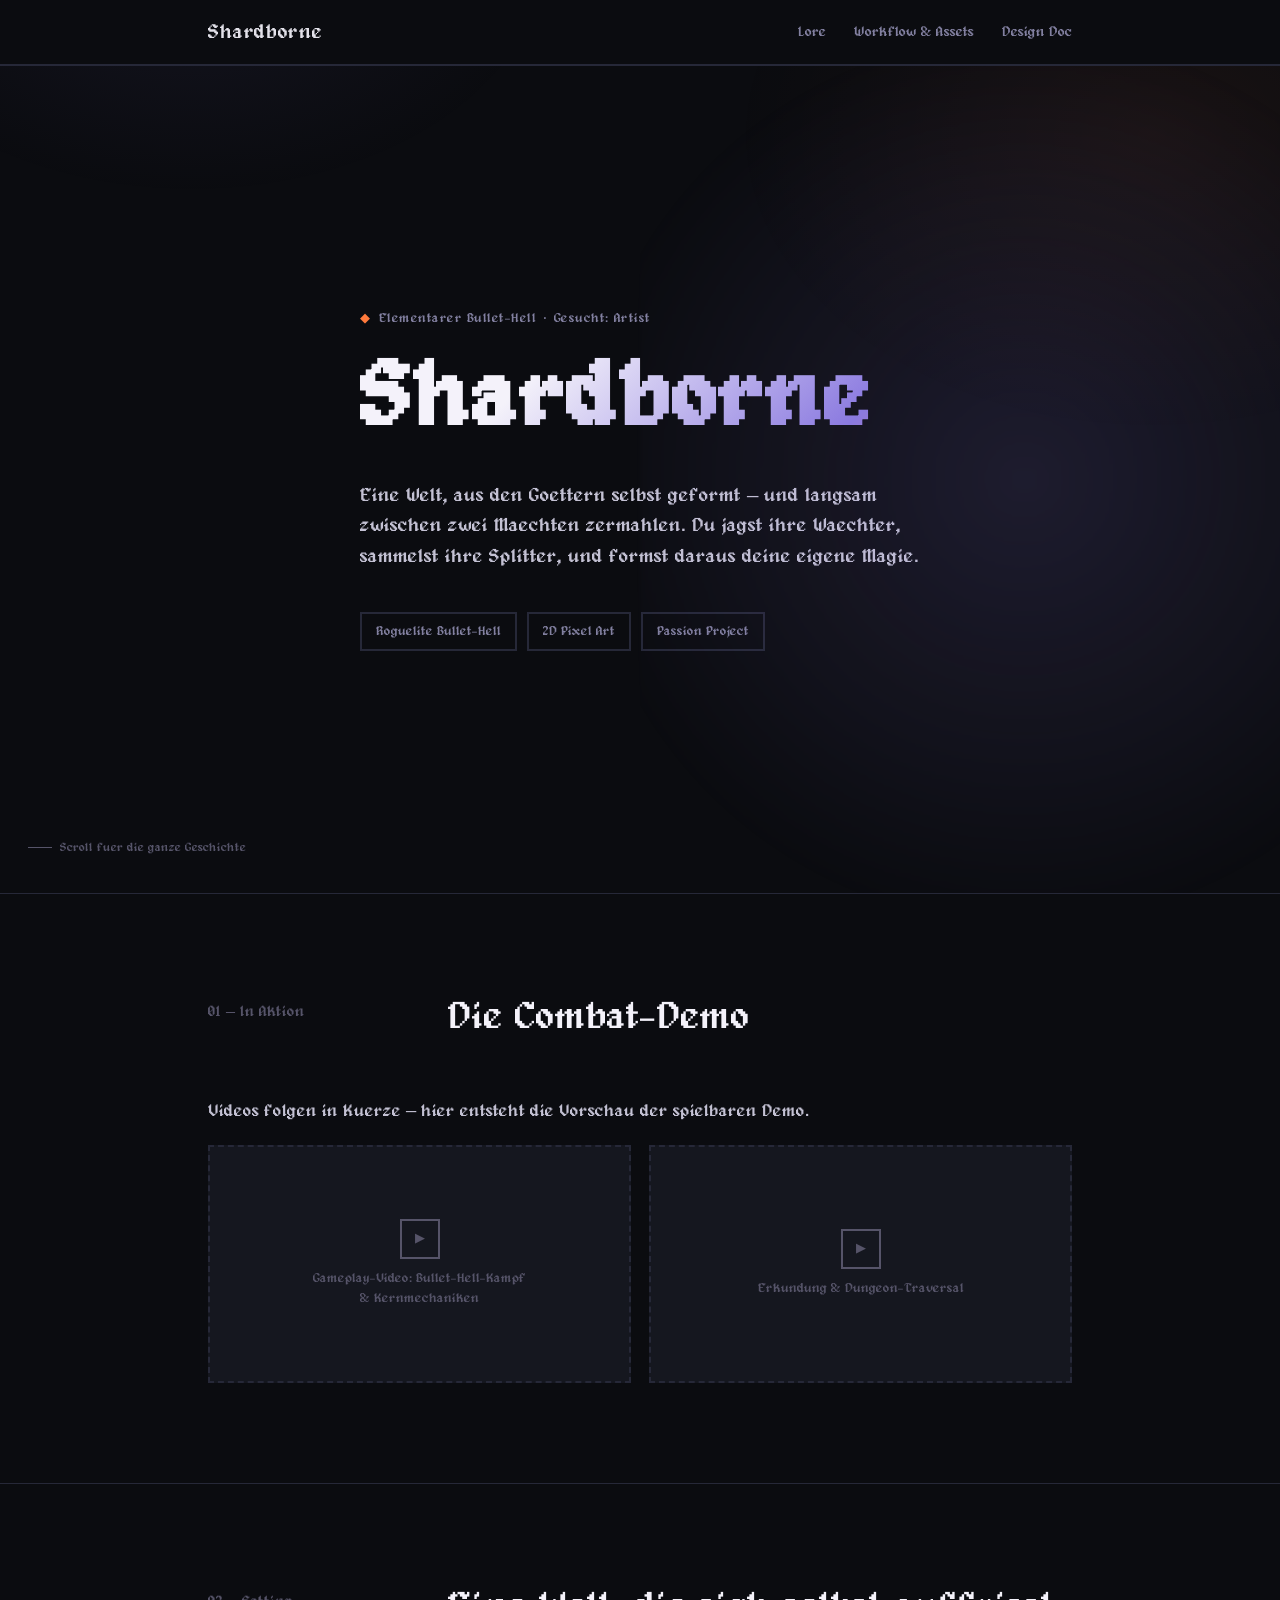
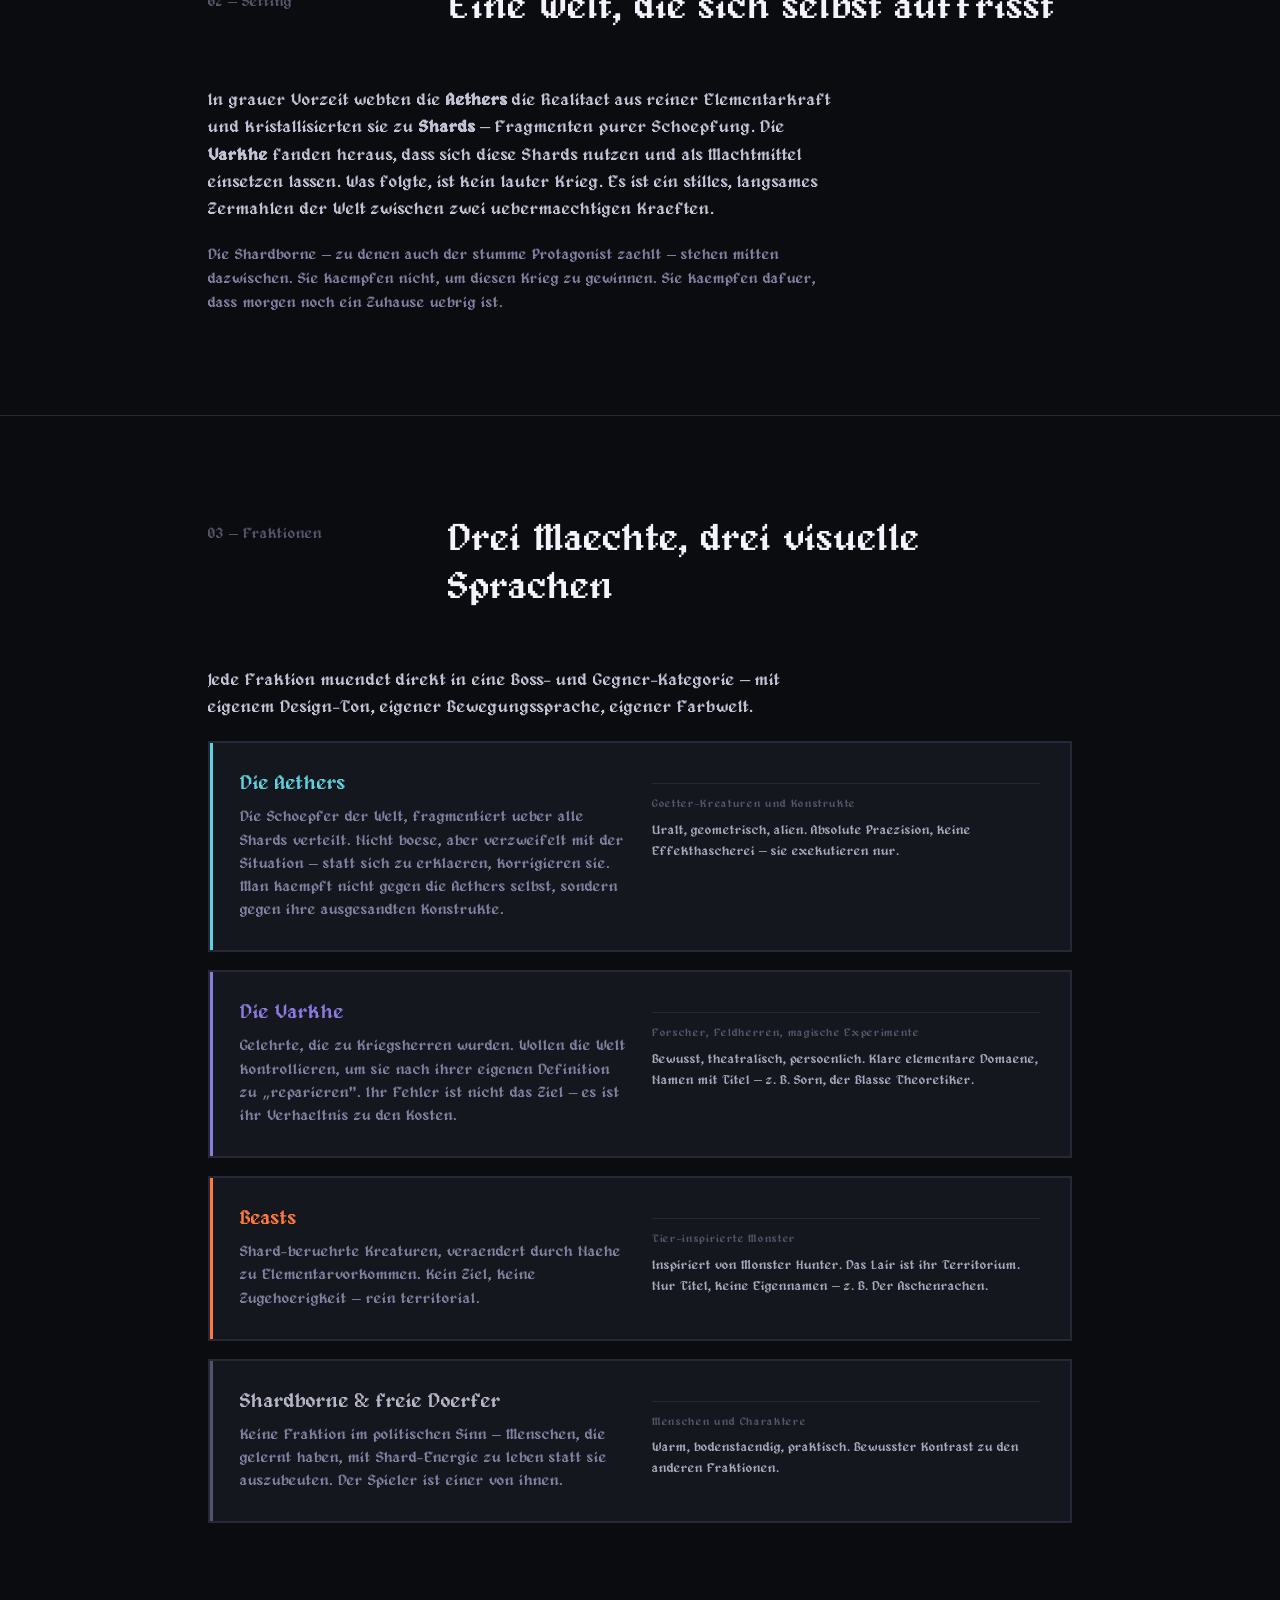
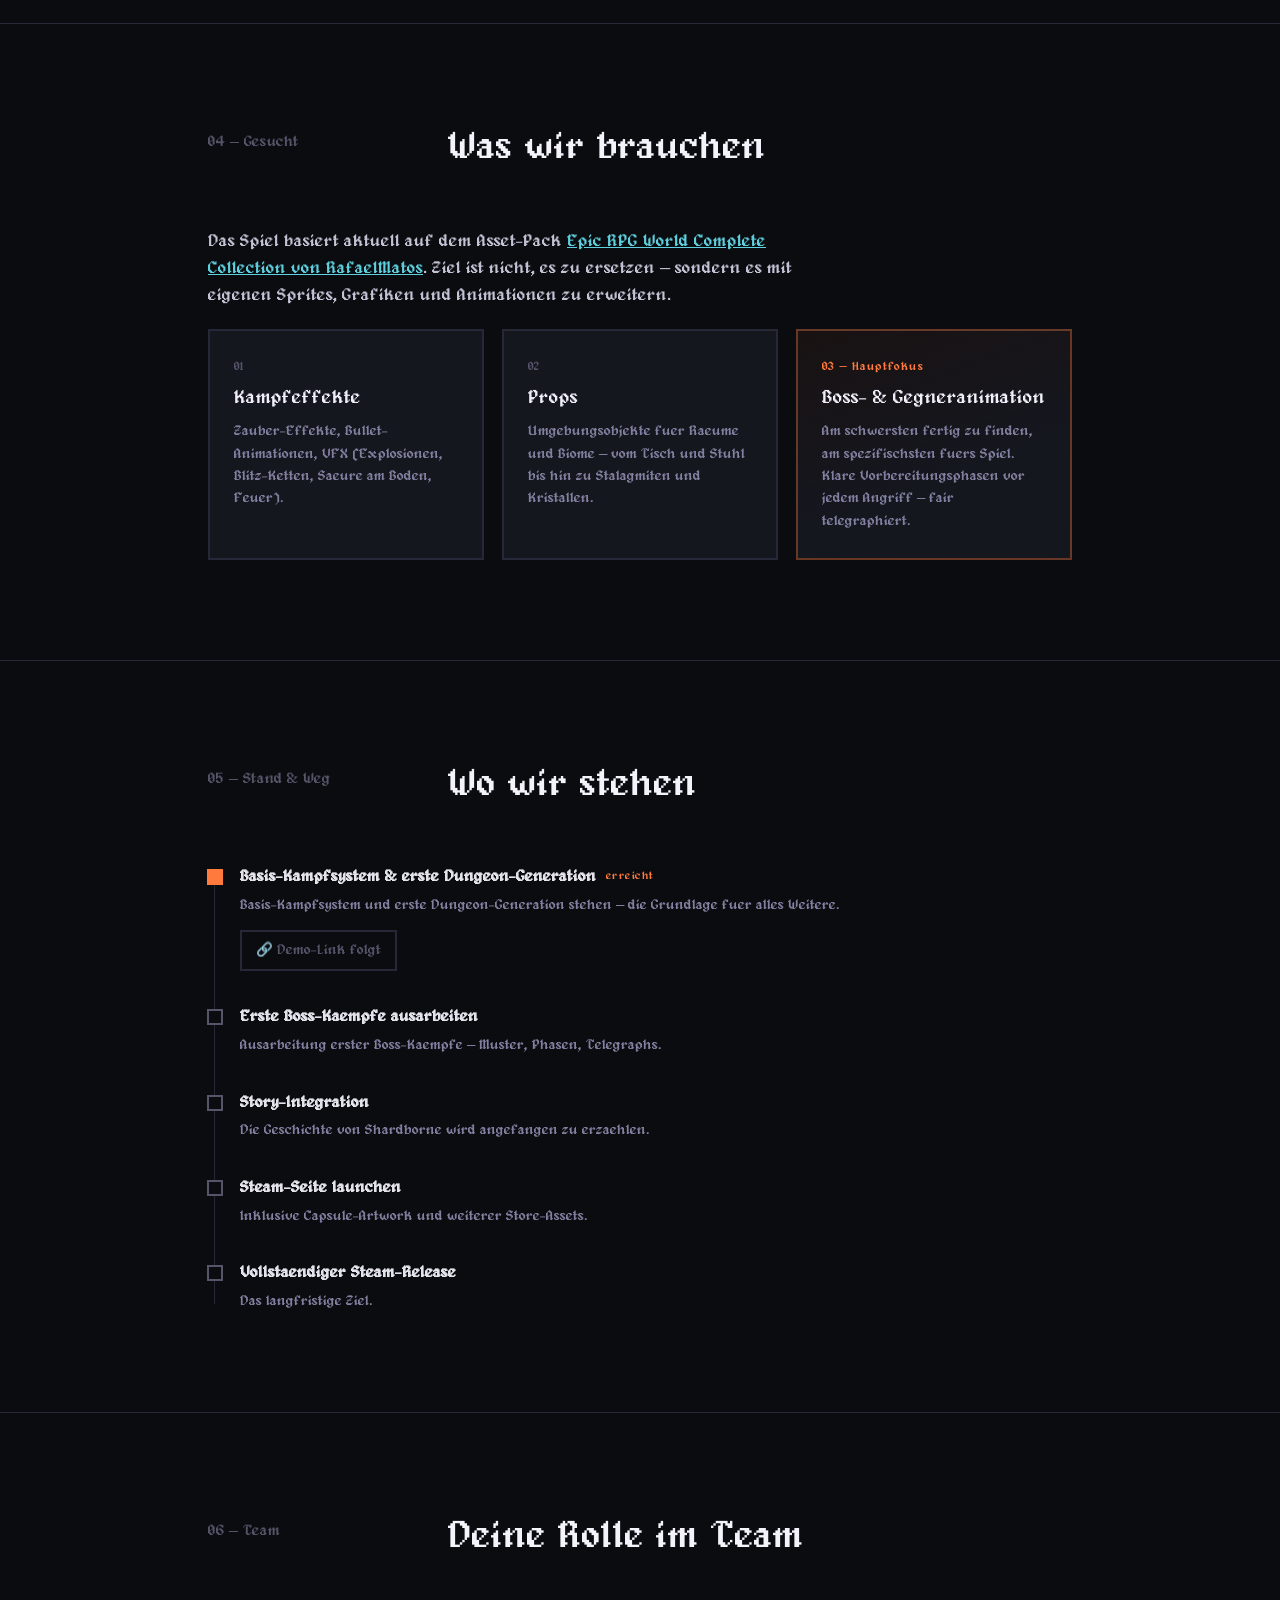
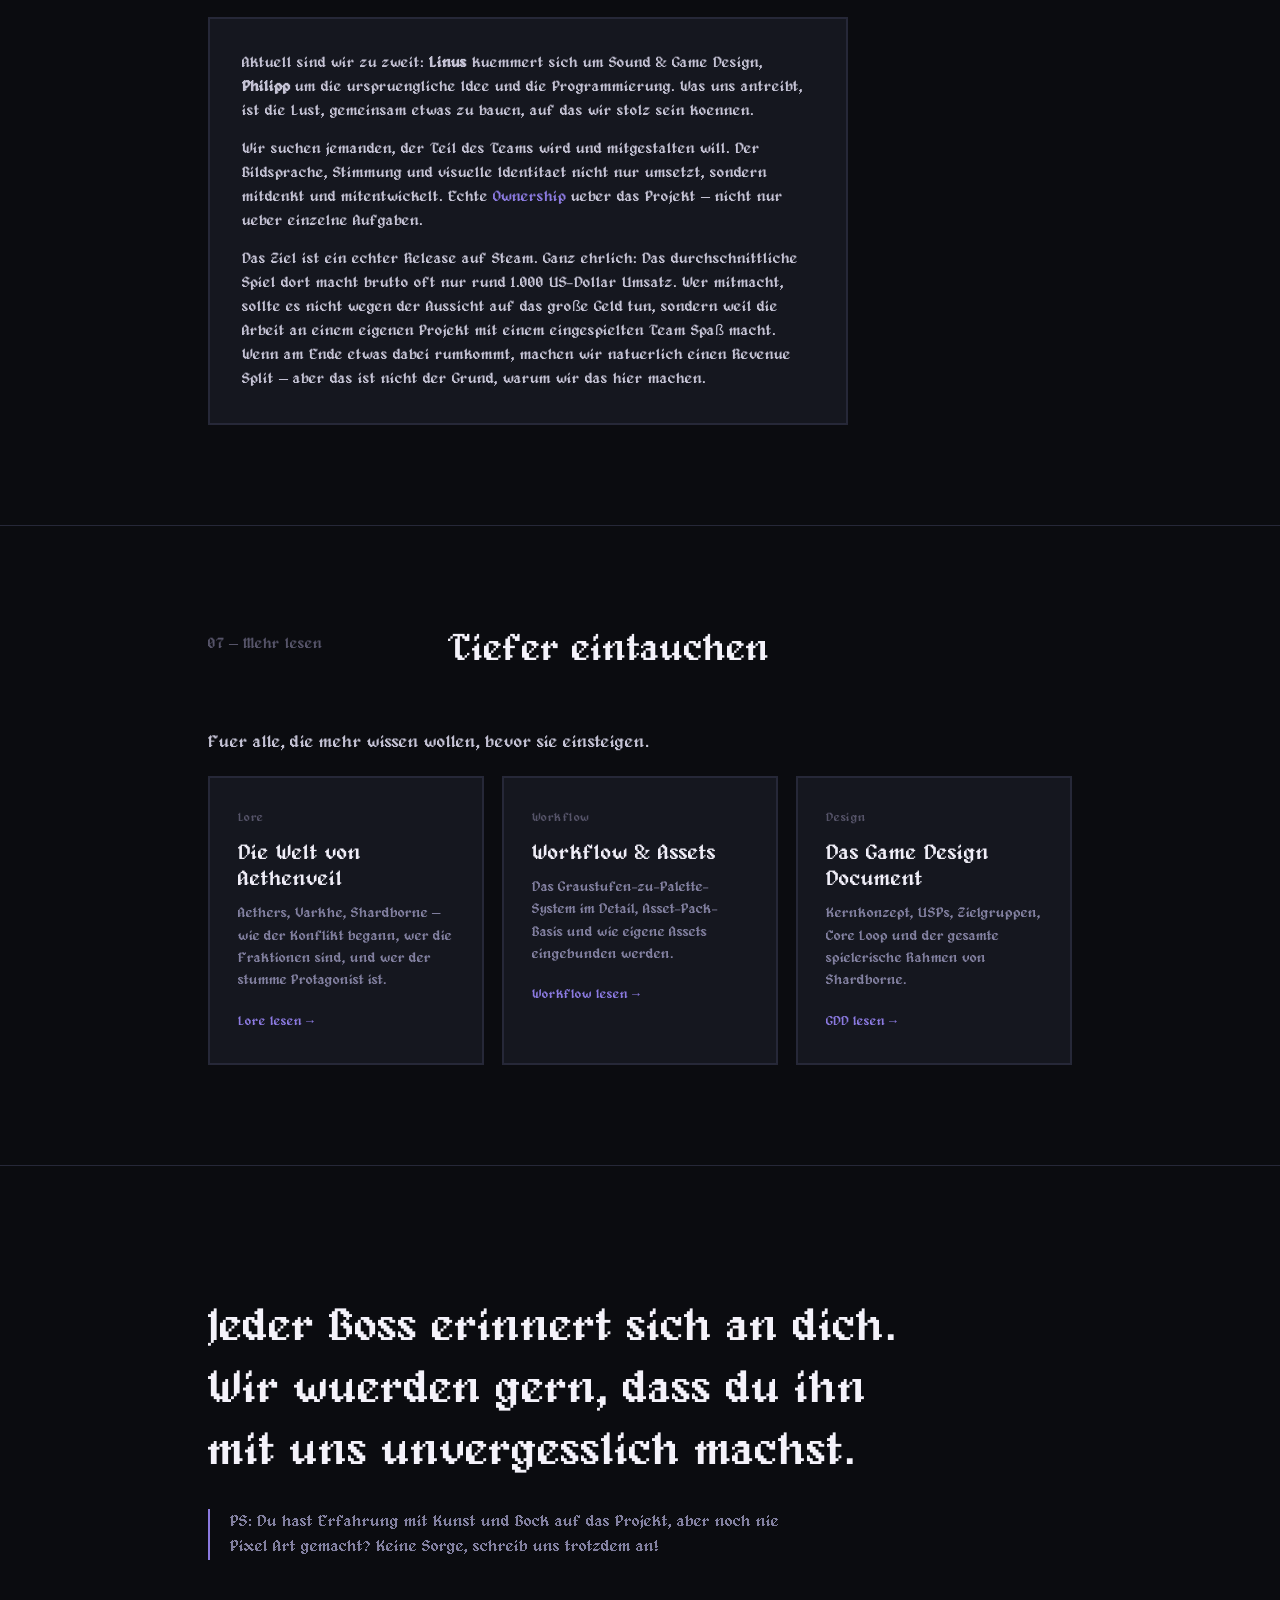
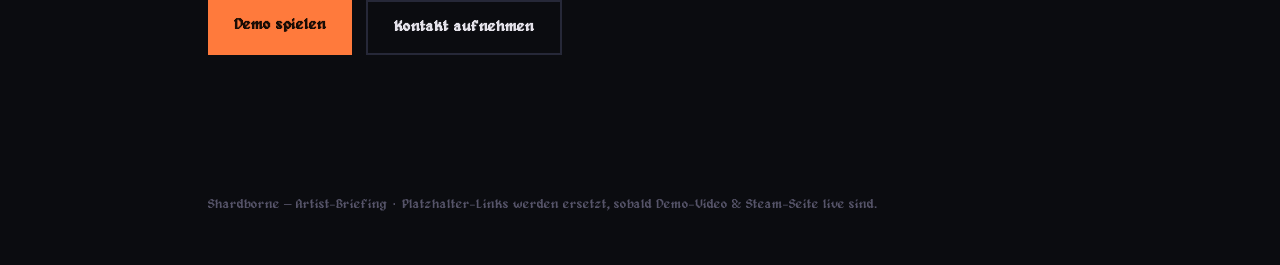
==== index.html @ 7ebd3545 "Init" ====
<!DOCTYPE html>
<html lang="de">
<head>
<meta charset="UTF-8">
<meta name="viewport" content="width=device-width, initial-scale=1.0">
<title>Shardborne — Gesucht: Artist</title>
<link rel="stylesheet" href="style.css">
</head>
<body>

<div class="grain"></div>

<nav class="site-nav">
  <div class="wrap nav-inner">
    <a href="index.html" class="nav-logo">Shardborne</a>
    <div class="nav-links">
      <a href="story.html">Lore</a>
      <a href="workflow.html">Workflow & Assets</a>
      <a href="gdd.html">Design Doc</a>
    </div>
  </div>
</nav>

<header class="hero">
  <div class="wrap">
    <div class="hero-eyebrow"><span class="rune">◆</span>Elementarer Bullet-Hell · Gesucht: Artist</div>
    <h1>Shardborne</h1>
    <p class="hero-sub">Eine Welt, aus den Goettern selbst geformt — und langsam zwischen zwei Maechten zermahlen. Du jagst ihre Waechter, sammelst ihre Splitter, und formst daraus deine eigene Magie.</p>
    <div class="hero-tags">
      <span class="tag">Roguelite Bullet-Hell</span>
      <span class="tag">2D Pixel Art</span>
      <span class="tag">Passion Project</span>
    </div>
  </div>
  <div class="scroll-cue"><span class="line"></span>Scroll fuer die ganze Geschichte</div>
</header>

<section>
  <div class="wrap">
    <div class="section-head">
      <div class="section-num">01 — In Aktion</div>
      <div class="section-title">Die Combat-Demo</div>
    </div>
    <p class="lede">Videos folgen in Kuerze — hier entsteht die Vorschau der spielbaren Demo.</p>

    <div class="video-grid">
      <div class="video-slot">
        <div class="play-icon">▶</div>
        <div class="video-caption">Gameplay-Video: Bullet-Hell-Kampf & Kernmechaniken</div>
      </div>
      <div class="video-slot">
        <div class="play-icon">▶</div>
        <div class="video-caption">Erkundung & Dungeon-Traversal</div>
      </div>
    </div>
  </div>
</section>

<section>
  <div class="wrap">
    <div class="section-head">
      <div class="section-num">02 — Setting</div>
      <div class="section-title">Eine Welt, die sich selbst auffrisst</div>
    </div>
    <p class="lede">In grauer Vorzeit webten die <strong>Aethers</strong> die Realitaet aus reiner Elementarkraft und kristallisierten sie zu <strong>Shards</strong> — Fragmenten purer Schoepfung. Die <strong>Varkhe</strong> fanden heraus, dass sich diese Shards nutzen und als Machtmittel einsetzen lassen. Was folgte, ist kein lauter Krieg. Es ist ein stilles, langsames Zermahlen der Welt zwischen zwei uebermaechtigen Kraeften.</p>
    <p class="body-col" style="color: var(--muted); font-size: 15px;">Die Shardborne — zu denen auch der stumme Protagonist zaehlt — stehen mitten dazwischen. Sie kaempfen nicht, um diesen Krieg zu gewinnen. Sie kaempfen dafuer, dass morgen noch ein Zuhause uebrig ist.</p>
  </div>
</section>

<section>
  <div class="wrap">
    <div class="section-head">
      <div class="section-num">03 — Fraktionen</div>
      <div class="section-title">Drei Maechte, drei visuelle Sprachen</div>
    </div>
    <p class="lede">Jede Fraktion muendet direkt in eine Boss- und Gegner-Kategorie — mit eigenem Design-Ton, eigener Bewegungssprache, eigener Farbwelt.</p>

    <div class="factions">
      <div class="faction-card aether">
        <div>
          <h3>Die Aethers</h3>
          <p>Die Schoepfer der Welt, fragmentiert ueber alle Shards verteilt. Nicht boese, aber verzweifelt mit der Situation — statt sich zu erklaeren, korrigieren sie. Man kaempft nicht gegen die Aethers selbst, sondern gegen ihre ausgesandten Konstrukte.</p>
        </div>
        <div class="visual-note">
          <strong>Goetter-Kreaturen und Konstrukte</strong>
          Uralt, geometrisch, alien. Absolute Praezision, keine Effekthascherei — sie exekutieren nur.
        </div>
      </div>

      <div class="faction-card varkhe">
        <div>
          <h3>Die Varkhe</h3>
          <p>Gelehrte, die zu Kriegsherren wurden. Wollen die Welt kontrollieren, um sie nach ihrer eigenen Definition zu „reparieren". Ihr Fehler ist nicht das Ziel — es ist ihr Verhaeltnis zu den Kosten.</p>
        </div>
        <div class="visual-note">
          <strong>Forscher, Feldherren, magische Experimente</strong>
          Bewusst, theatralisch, persoenlich. Klare elementare Domaene, Namen mit Titel — z. B. Sorn, der Blasse Theoretiker.
        </div>
      </div>

      <div class="faction-card beast">
        <div>
          <h3>Beasts</h3>
          <p>Shard-beruehrte Kreaturen, veraendert durch Naehe zu Elementarvorkommen. Kein Ziel, keine Zugehoerigkeit — rein territorial.</p>
        </div>
        <div class="visual-note">
          <strong>Tier-inspirierte Monster</strong>
          Inspiriert von Monster Hunter. Das Lair ist ihr Territorium. Nur Titel, keine Eigennamen — z. B. Der Aschenrachen.
        </div>
      </div>

      <div class="faction-card player">
        <div>
          <h3>Shardborne & freie Doerfer</h3>
          <p>Keine Fraktion im politischen Sinn — Menschen, die gelernt haben, mit Shard-Energie zu leben statt sie auszubeuten. Der Spieler ist einer von ihnen.</p>
        </div>
        <div class="visual-note">
          <strong>Menschen und Charaktere</strong>
          Warm, bodenstaendig, praktisch. Bewusster Kontrast zu den anderen Fraktionen.
        </div>
      </div>
    </div>
  </div>
</section>

<section>
  <div class="wrap">
    <div class="section-head">
      <div class="section-num">04 — Gesucht</div>
      <div class="section-title">Was wir brauchen</div>
    </div>
    <p class="lede">Das Spiel basiert aktuell auf dem Asset-Pack <a href="https://rafaelmatos.itch.io/epic-rpg-world-collection" target="_blank" rel="noopener" style="color: var(--lightning); text-decoration: underline;">Epic RPG World Complete Collection von RafaelMatos</a>. Ziel ist nicht, es zu ersetzen — sondern es mit eigenen Sprites, Grafiken und Animationen zu erweitern.</p>

    <div class="categories">
      <div class="cat-card">
        <div class="cat-label">01</div>
        <h4>Kampfeffekte</h4>
        <p>Zauber-Effekte, Bullet-Animationen, VFX (Explosionen, Blitz-Ketten, Saeure am Boden, Feuer).</p>
      </div>
      <div class="cat-card">
        <div class="cat-label">02</div>
        <h4>Props</h4>
        <p>Umgebungsobjekte fuer Raeume und Biome — vom Tisch und Stuhl bis hin zu Stalagmiten und Kristallen.</p>
      </div>
      <div class="cat-card focus">
        <div class="cat-label">03 — Hauptfokus</div>
        <h4>Boss- & Gegneranimation</h4>
        <p>Am schwersten fertig zu finden, am spezifischsten fuers Spiel. Klare Vorbereitungsphasen vor jedem Angriff — fair telegraphiert.</p>
      </div>
    </div>
  </div>
</section>

<section>
  <div class="wrap">
    <div class="section-head">
      <div class="section-num">05 — Stand & Weg</div>
      <div class="section-title">Wo wir stehen</div>
    </div>

    <div class="roadmap">
      <div class="road-step done">
        <h5>Basis-Kampfsystem & erste Dungeon-Generation</h5>
        <p>Basis-Kampfsystem und erste Dungeon-Generation stehen — die Grundlage fuer alles Weitere.</p>
        <a class="link-placeholder">🔗 Demo-Link folgt</a>
      </div>
      <div class="road-step">
        <h5>Erste Boss-Kaempfe ausarbeiten</h5>
        <p>Ausarbeitung erster Boss-Kaempfe — Muster, Phasen, Telegraphs.</p>
      </div>
      <div class="road-step">
        <h5>Story-Integration</h5>
        <p>Die Geschichte von Shardborne wird angefangen zu erzaehlen.</p>
      </div>
      <div class="road-step">
        <h5>Steam-Seite launchen</h5>
        <p>Inklusive Capsule-Artwork und weiterer Store-Assets.</p>
      </div>
      <div class="road-step">
        <h5>Vollstaendiger Steam-Release</h5>
        <p>Das langfristige Ziel.</p>
      </div>
    </div>
  </div>
</section>

<section>
  <div class="wrap">
    <div class="section-head">
      <div class="section-num">06 — Team</div>
      <div class="section-title">Deine Rolle im Team</div>
    </div>

    <div class="team-block">
      <p>Aktuell sind wir zu zweit: <strong>Linus</strong> kuemmert sich um Sound & Game Design, <strong>Philipp</strong> um die urspruengliche Idee und die Programmierung. Was uns antreibt, ist die Lust, gemeinsam etwas zu bauen, auf das wir stolz sein koennen.</p>
      <p>Wir suchen jemanden, der Teil des Teams wird und mitgestalten will. Der Bildsprache, Stimmung und visuelle Identitaet nicht nur umsetzt, sondern mitdenkt und mitentwickelt. Echte <span class="highlight">Ownership</span> ueber das Projekt — nicht nur ueber einzelne Aufgaben.</p>
      <p>Das Ziel ist ein echter Release auf Steam. Ganz ehrlich: Das durchschnittliche Spiel dort macht brutto oft nur rund 1.000 US-Dollar Umsatz. Wer mitmacht, sollte es nicht wegen der Aussicht auf das große Geld tun, sondern weil die Arbeit an einem eigenen Projekt mit einem eingespielten Team Spaß macht. Wenn am Ende etwas dabei rumkommt, machen wir natuerlich einen Revenue Split — aber das ist nicht der Grund, warum wir das hier machen.</p>
    </div>
  </div>
</section>

<section>
  <div class="wrap">
    <div class="section-head">
      <div class="section-num">07 — Mehr lesen</div>
      <div class="section-title">Tiefer eintauchen</div>
    </div>
    <p class="lede">Fuer alle, die mehr wissen wollen, bevor sie einsteigen.</p>

    <div class="subpage-links three">
      <a href="story.html" class="subpage-card">
        <div class="cat-label">Lore</div>
        <h4>Die Welt von Aethenveil</h4>
        <p>Aethers, Varkhe, Shardborne — wie der Konflikt begann, wer die Fraktionen sind, und wer der stumme Protagonist ist.</p>
        <span class="go-arrow">Lore lesen →</span>
      </a>
      <a href="workflow.html" class="subpage-card">
        <div class="cat-label">Workflow</div>
        <h4>Workflow & Assets</h4>
        <p>Das Graustufen-zu-Palette-System im Detail, Asset-Pack-Basis und wie eigene Assets eingebunden werden.</p>
        <span class="go-arrow">Workflow lesen →</span>
      </a>
      <a href="gdd.html" class="subpage-card">
        <div class="cat-label">Design</div>
        <h4>Das Game Design Document</h4>
        <p>Kernkonzept, USPs, Zielgruppen, Core Loop und der gesamte spielerische Rahmen von Shardborne.</p>
        <span class="go-arrow">GDD lesen →</span>
      </a>
    </div>
  </div>
</section>

<section class="closing">
  <div class="wrap">
    <h2>Jeder Boss erinnert sich an dich. Wir wuerden gern, dass du ihn mit uns unvergesslich machst.</h2>
    <p class="hook-quote">PS: Du hast Erfahrung mit Kunst und Bock auf das Projekt, aber noch nie Pixel Art gemacht? Keine Sorge, schreib uns trotzdem an!</p>
    <div class="cta-row">
      <a class="cta primary" href="#">Demo spielen</a>
      <a class="cta secondary" href="#">Kontakt aufnehmen</a>
    </div>
  </div>
</section>

<footer class="site-footer">
  <div class="wrap">Shardborne — Artist-Briefing · Platzhalter-Links werden ersetzt, sobald Demo-Video & Steam-Seite live sind.</div>
</footer>

</body>
</html>
---- style.css ----
@font-face {
  font-family: 'Alagard';
  src: url('fonts/alagard.ttf') format('truetype');
  font-weight: normal;
  font-style: normal;
  font-display: swap;
}
@import url('https://fonts.googleapis.com/css2?family=Inter:wght@400;500;600&display=swap');

:root {
  --bg: #0b0c10;
  --bg-raised: #15171f;
  --bg-raised-2: #1c1e28;
  --line: #262838;
  --text: #e4e2ea;
  --muted: #8280a0;
  --muted-2: #565469;
  --fire: #ff7a3c;
  --lightning: #5fd0dd;
  --varkhe: #8b7ae0;
  --serif: 'Alagard', 'Press Start 2P', 'Courier New', monospace;
  --sans: 'Inter', -apple-system, sans-serif;
}

* { box-sizing: border-box; margin: 0; padding: 0; }

html { scroll-behavior: smooth; }

body {
  background: var(--bg);
  color: var(--text);
  font-family: var(--serif);
  line-height: 1.6;
  -webkit-font-smoothing: antialiased;
}

::selection { background: var(--fire); color: #0b0c10; }

a { color: inherit; }

.wrap {
  max-width: 920px;
  margin: 0 auto;
  padding: 0 28px;
}

.grain {
  position: fixed;
  inset: 0;
  pointer-events: none;
  background-image:
    radial-gradient(ellipse 600px 400px at 15% -5%, rgba(139,122,224,0.08), transparent 60%),
    radial-gradient(ellipse 700px 500px at 90% 15%, rgba(255,122,60,0.06), transparent 60%);
  z-index: 0;
}

/* ---------- NAV ---------- */
.site-nav {
  position: sticky;
  top: 0;
  z-index: 20;
  background: var(--bg);
  border-bottom: 2px solid var(--line);
}

.nav-inner {
  display: flex;
  align-items: center;
  justify-content: space-between;
  height: 64px;
}

.nav-logo {
  font-family: var(--serif);
  font-weight: 400;
  font-size: 20px;
  text-decoration: none;
  color: var(--text);
  letter-spacing: 0.03em;
}

.nav-links {
  display: flex;
  gap: 28px;
}

.nav-links a {
  font-size: 14px;
  color: var(--muted);
  text-decoration: none;
  transition: color 0.15s;
}

.nav-links a:hover,
.nav-links a.active {
  color: var(--text);
}

/* ---------- HERO ---------- */
.hero {
  position: relative;
  min-height: 92vh;
  display: flex;
  flex-direction: column;
  justify-content: center;
  border-bottom: 1px solid var(--line);
  overflow: hidden;
}

.hero.compact {
  min-height: 42vh;
}

.hero::before {
  content: "";
  position: absolute;
  top: -20%;
  right: -10%;
  width: 60%;
  height: 140%;
  background: radial-gradient(circle, rgba(139,122,224,0.15) 0%, transparent 65%);
  filter: blur(2px);
}

.hero-eyebrow {
  font-size: 13px;
  color: var(--muted);
  letter-spacing: 0.04em;
  margin-bottom: 18px;
  position: relative;
}

.hero-eyebrow .rune {
  color: var(--fire);
  margin-right: 8px;
}

.hero h1 {
  font-family: var(--serif);
  font-weight: 900;
  font-size: clamp(48px, 9vw, 92px);
  line-height: 1.02;
  letter-spacing: 0.01em;
  background: linear-gradient(135deg, #f4f2fa 30%, var(--varkhe) 85%, var(--fire) 130%);
  -webkit-background-clip: text;
  background-clip: text;
  color: transparent;
  position: relative;
}

.hero.compact h1 {
  font-size: clamp(36px, 6vw, 58px);
}

.hero-sub {
  margin-top: 28px;
  max-width: 560px;
  font-size: 19px;
  color: #c4c2d4;
  font-weight: 400;
}

.hero-tags {
  margin-top: 40px;
  display: flex;
  gap: 10px;
  flex-wrap: wrap;
}

.tag {
  font-size: 13px;
  padding: 7px 14px;
  border: 2px solid var(--line);
  border-radius: 0;
  color: var(--muted);
}

.scroll-cue {
  position: absolute;
  bottom: 36px;
  left: 28px;
  font-size: 12px;
  color: var(--muted-2);
  display: flex;
  align-items: center;
  gap: 8px;
}

.scroll-cue .line {
  width: 24px;
  height: 1px;
  background: var(--muted-2);
}

/* ---------- SECTION SHARED ---------- */
section {
  padding: 100px 0;
  border-bottom: 1px solid var(--line);
  position: relative;
}

section.tight { padding: 70px 0; }

.section-head {
  display: grid;
  grid-template-columns: 200px 1fr;
  gap: 40px;
  margin-bottom: 56px;
}

.section-num {
  font-family: var(--serif);
  font-size: 15px;
  color: var(--muted-2);
  padding-top: 6px;
}

.section-title {
  font-family: var(--serif);
  font-size: clamp(28px, 4vw, 38px);
  font-weight: 700;
  color: #f4f2fa;
}

@media (max-width: 680px) {
  .section-head { grid-template-columns: 1fr; gap: 12px; }
}

.lede {
  max-width: 640px;
  font-size: 17px;
  color: #c4c2d4;
  margin-bottom: 20px;
}

.body-col {
  max-width: 640px;
}

.body-col p {
  font-size: 15px;
  color: var(--muted);
  margin-bottom: 16px;
}

.body-col p:last-child { margin-bottom: 0; }

.body-col strong { color: var(--text); }

.body-col h4 {
  font-family: var(--serif);
  font-size: 19px;
  color: #f0eef8;
  margin: 30px 0 10px;
}

.body-col h4:first-child { margin-top: 0; }

.quote-line {
  max-width: 600px;
  font-size: 15px;
  font-style: italic;
  color: #a8a6ba;
  border-left: 2px solid var(--varkhe);
  padding-left: 18px;
  margin: 18px 0;
}

/* ---------- FACTION CARDS ---------- */
.factions {
  display: grid;
  gap: 18px;
}

.faction-card {
  background: var(--bg-raised);
  border: 2px solid var(--line);
  border-radius: 0;
  padding: 28px 30px;
  display: grid;
  grid-template-columns: 1fr 1fr;
  gap: 24px;
  position: relative;
  overflow: hidden;
}

.faction-card::before {
  content: "";
  position: absolute;
  left: 0; top: 0; bottom: 0;
  width: 3px;
}

.faction-card.aether::before { background: var(--lightning); }
.faction-card.varkhe::before { background: var(--varkhe); }
.faction-card.beast::before { background: var(--fire); }
.faction-card.player::before { background: var(--muted-2); }

.faction-card h3 {
  font-family: var(--serif);
  font-size: 20px;
  margin-bottom: 10px;
}

.faction-card.aether h3 { color: var(--lightning); }
.faction-card.varkhe h3 { color: var(--varkhe); }
.faction-card.beast h3 { color: var(--fire); }
.faction-card.player h3 { color: #b8b6c8; }

.faction-card p {
  font-size: 14.5px;
  color: var(--muted);
}

.faction-card .visual-note {
  font-size: 13px;
  color: #a8a6ba;
  border-top: 1px solid var(--line);
  padding-top: 12px;
  margin-top: 12px;
}

.faction-card .visual-note strong {
  display: block;
  font-size: 11px;
  color: var(--muted-2);
  letter-spacing: 0.06em;
  margin-bottom: 6px;
  font-weight: 500;
}

@media (max-width: 680px) {
  .faction-card { grid-template-columns: 1fr; }
}

.note-box {
  margin-top: 24px;
  padding: 18px 22px;
  background: rgba(255,122,60,0.06);
  border: 1px solid rgba(255,122,60,0.25);
  border-radius: 0;
  font-size: 14.5px;
  color: #d8b8a0;
}

/* ---------- ASSET CATEGORIES ---------- */
.categories {
  display: grid;
  grid-template-columns: repeat(3, 1fr);
  gap: 18px;
}

@media (max-width: 780px) {
  .categories { grid-template-columns: 1fr; }
}

.cat-card {
  background: var(--bg-raised);
  border: 2px solid var(--line);
  border-radius: 0;
  padding: 26px 24px;
}

.cat-card.focus {
  border-color: rgba(255,122,60,0.35);
  background: linear-gradient(160deg, rgba(255,122,60,0.06), var(--bg-raised) 60%);
}

.cat-card .cat-label {
  font-size: 12px;
  letter-spacing: 0.04em;
  color: var(--muted-2);
  margin-bottom: 10px;
}

.cat-card.focus .cat-label { color: var(--fire); }

.cat-card h4 {
  font-family: var(--serif);
  font-size: 19px;
  margin-bottom: 10px;
  color: #f0eef8;
}

.cat-card p {
  font-size: 14px;
  color: var(--muted);
}

/* ---------- VIDEO PLACEHOLDERS ---------- */
.video-grid {
  display: grid;
  grid-template-columns: 1fr 1fr;
  gap: 18px;
}

@media (max-width: 680px) {
  .video-grid { grid-template-columns: 1fr; }
}

.video-slot {
  aspect-ratio: 16/9;
  background: var(--bg-raised);
  border: 2px dashed var(--line);
  border-radius: 0;
  display: flex;
  flex-direction: column;
  align-items: center;
  justify-content: center;
  gap: 10px;
  color: var(--muted-2);
  text-align: center;
  padding: 20px;
}

.video-slot .play-icon {
  width: 40px;
  height: 40px;
  border-radius: 0;
  border: 2px solid var(--muted-2);
  display: flex;
  align-items: center;
  justify-content: center;
  font-size: 13px;
}

.video-slot .video-caption {
  font-size: 12.5px;
  max-width: 220px;
}

/* ---------- ROADMAP ---------- */
.roadmap {
  position: relative;
  padding-left: 32px;
}

.roadmap::before {
  content: "";
  position: absolute;
  left: 6px;
  top: 8px;
  bottom: 8px;
  width: 1px;
  background: var(--line);
}

.road-step {
  position: relative;
  padding-bottom: 34px;
}

.road-step:last-child { padding-bottom: 0; }

.road-step::before {
  content: "";
  position: absolute;
  left: -33px;
  top: 4px;
  width: 12px;
  height: 12px;
  border-radius: 0;
  background: var(--bg);
  border: 2px solid var(--muted-2);
}

.road-step.done::before {
  background: var(--fire);
  border-color: var(--fire);
}

.road-step h5 {
  font-size: 15.5px;
  color: var(--text);
  margin-bottom: 4px;
  font-weight: 600;
}

.road-step p {
  font-size: 14px;
  color: var(--muted);
}

.road-step.done h5::after {
  content: "erreicht";
  font-size: 10.5px;
  color: var(--fire);
  letter-spacing: 0.04em;
  margin-left: 10px;
  font-weight: 500;
  vertical-align: middle;
}

.link-placeholder {
  display: inline-flex;
  align-items: center;
  gap: 8px;
  margin-top: 14px;
  font-size: 13.5px;
  color: var(--muted-2);
  border: 2px solid var(--line);
  padding: 8px 14px;
  border-radius: 0;
}

/* ---------- TEAM ---------- */
.team-block {
  background: var(--bg-raised);
  border: 2px solid var(--line);
  border-radius: 0;
  padding: 32px;
  max-width: 640px;
}

.team-block p {
  font-size: 15px;
  color: #c4c2d4;
  margin-bottom: 14px;
}

.team-block p:last-child { margin-bottom: 0; }

.team-block .highlight {
  color: var(--varkhe);
}

/* ---------- REAL MEDIA (video / reference image) ---------- */
.video-real {
  background: var(--bg-raised);
  border: 2px solid var(--line);
  border-radius: 0;
  overflow: hidden;
}

.video-real video {
  width: 100%;
  display: block;
  background: #000;
  aspect-ratio: 16/9;
  object-fit: contain;
}

.media-caption {
  padding: 14px 18px;
  font-size: 12.5px;
  color: var(--muted);
  border-top: 1px solid var(--line);
}

.ref-image-block {
  margin-top: 18px;
  background: var(--bg-raised);
  border: 2px solid var(--line);
  border-radius: 0;
  overflow: hidden;
}

.ref-sprite-img {
  width: 100%;
  display: block;
  background:
    linear-gradient(45deg, #23232b 25%, transparent 25%),
    linear-gradient(-45deg, #23232b 25%, transparent 25%),
    linear-gradient(45deg, transparent 75%, #23232b 75%),
    linear-gradient(-45deg, transparent 75%, #23232b 75%);
  background-size: 16px 16px;
  background-position: 0 0, 0 8px, 8px -8px, -8px 0px;
  image-rendering: pixelated;
  padding: 10px;
}

/* ---------- SUBPAGE LINK CARDS ---------- */
.subpage-links {
  display: grid;
  grid-template-columns: 1fr 1fr;
  gap: 18px;
}

.subpage-links.three {
  grid-template-columns: 1fr 1fr 1fr;
}

@media (max-width: 680px) {
  .subpage-links { grid-template-columns: 1fr; }
  .subpage-links.three { grid-template-columns: 1fr; }
}

.subpage-card {
  display: block;
  background: var(--bg-raised);
  border: 2px solid var(--line);
  border-radius: 0;
  padding: 30px 28px;
  text-decoration: none;
  transition: border-color 0.15s, transform 0.15s;
}

.subpage-card:hover {
  border-color: var(--varkhe);
  transform: translateY(-2px);
}

.subpage-card .cat-label {
  font-size: 12px;
  letter-spacing: 0.04em;
  color: var(--muted-2);
  margin-bottom: 12px;
}

.subpage-card h4 {
  font-family: var(--serif);
  font-size: 21px;
  color: #f0eef8;
  margin-bottom: 10px;
}

.subpage-card p {
  font-size: 14px;
  color: var(--muted);
  margin-bottom: 16px;
}

.subpage-card .go-arrow {
  font-size: 13px;
  color: var(--varkhe);
}

/* ---------- BOSS PROFILE (story page) ---------- */
.boss-profile {
  background: var(--bg-raised);
  border: 2px solid var(--line);
  border-radius: 0;
  padding: 30px 32px;
  margin-top: 10px;
}

.boss-profile .boss-title {
  font-family: var(--serif);
  font-size: 22px;
  color: var(--varkhe);
  margin-bottom: 6px;
}

.boss-profile .boss-role {
  font-size: 12.5px;
  color: var(--muted-2);
  letter-spacing: 0.03em;
  margin-bottom: 18px;
}

.arc-row {
  display: grid;
  grid-template-columns: 1fr 1fr 1fr;
  gap: 14px;
  margin-top: 18px;
}

@media (max-width: 680px) {
  .arc-row { grid-template-columns: 1fr; }
}

.arc-step {
  background: var(--bg-raised-2);
  border: 2px solid var(--line);
  border-radius: 0;
  padding: 16px 18px;
}

.arc-step .arc-label {
  font-size: 11px;
  letter-spacing: 0.04em;
  color: var(--muted-2);
  margin-bottom: 8px;
}

.arc-step p {
  font-size: 13.5px;
  color: var(--muted);
  font-style: italic;
}

/* ---------- GDD TABLES / LISTS ---------- */
.pillar-grid {
  display: grid;
  grid-template-columns: 1fr 1fr;
  gap: 16px;
  margin-top: 10px;
}

@media (max-width: 680px) {
  .pillar-grid { grid-template-columns: 1fr; }
}

.pillar-card {
  background: var(--bg-raised);
  border: 2px solid var(--line);
  border-radius: 0;
  padding: 22px 24px;
}

.pillar-card h5 {
  font-family: var(--serif);
  font-size: 16px;
  color: var(--fire);
  margin-bottom: 8px;
}

.pillar-card p {
  font-size: 13.5px;
  color: var(--muted);
}

.audience-row {
  display: grid;
  grid-template-columns: repeat(4, 1fr);
  gap: 14px;
  margin-top: 10px;
}

@media (max-width: 780px) {
  .audience-row { grid-template-columns: 1fr 1fr; }
}

.audience-card {
  border: 2px solid var(--line);
  border-radius: 0;
  padding: 18px 16px;
}

.audience-card h5 {
  font-size: 14px;
  color: var(--text);
  margin-bottom: 6px;
}

.audience-card p {
  font-size: 12.5px;
  color: var(--muted-2);
}

.spec-list {
  display: grid;
  grid-template-columns: 1fr 1fr;
  gap: 10px 30px;
  max-width: 640px;
}

.spec-list .spec-row {
  display: flex;
  justify-content: space-between;
  border-bottom: 1px solid var(--line);
  padding: 10px 0;
  font-size: 14px;
}

.spec-list .spec-key { color: var(--muted-2); }
.spec-list .spec-val { color: var(--text); }

@media (max-width: 560px) {
  .spec-list { grid-template-columns: 1fr; }
}

.loop-chain {
  display: flex;
  flex-wrap: wrap;
  gap: 10px;
  align-items: center;
  margin-top: 10px;
}

.loop-node {
  background: var(--bg-raised);
  border: 2px solid var(--line);
  border-radius: 0;
  padding: 9px 18px;
  font-size: 13.5px;
  color: var(--text);
}

.loop-arrow {
  color: var(--muted-2);
}

/* ---------- CLOSING / HOOK ---------- */
.closing {
  padding: 130px 0 110px;
  text-align: left;
  border-bottom: none;
}

.closing h2 {
  font-family: var(--serif);
  font-size: clamp(30px, 5vw, 46px);
  max-width: 700px;
  line-height: 1.2;
  color: #f4f2fa;
  margin-bottom: 26px;
}

.closing .hook-quote {
  max-width: 600px;
  font-size: 16px;
  color: var(--muted);
  border-left: 2px solid var(--varkhe);
  padding-left: 20px;
  margin-bottom: 40px;
}

.cta-row {
  display: flex;
  gap: 14px;
  flex-wrap: wrap;
}

.cta {
  display: inline-block;
  padding: 14px 26px;
  border-radius: 0;
  font-size: 14.5px;
  font-weight: 600;
  text-decoration: none;
}

.cta.primary {
  background: var(--fire);
  color: #1a0c05;
}

.cta.secondary {
  border: 2px solid var(--line);
  color: var(--text);
}

footer.site-footer {
  padding: 30px 0 50px;
  font-size: 12.5px;
  color: var(--muted-2);
}


/* ---------- PIXEL-ART IDENTITY (Alagard display font) ---------- */
h1, h2, .section-title, .nav-logo,
.faction-card h3, .cat-card h4, .subpage-card h4,
.boss-title, .pillar-card h5 {
  -webkit-font-smoothing: none;
  font-smoothing: none;
  text-rendering: optimizeSpeed;
  line-height: 1.25;
}

.hero h1 { line-height: 1.15; }
.closing h2 { line-height: 1.35; }

/* Alagard has no true bold weight - flatten synthetic bolding on pixel headlines */
h1, h2, .section-title, .nav-logo,
.faction-card h3, .cat-card h4, .subpage-card h4,
.boss-title, .pillar-card h5 {
  font-weight: 400;
}
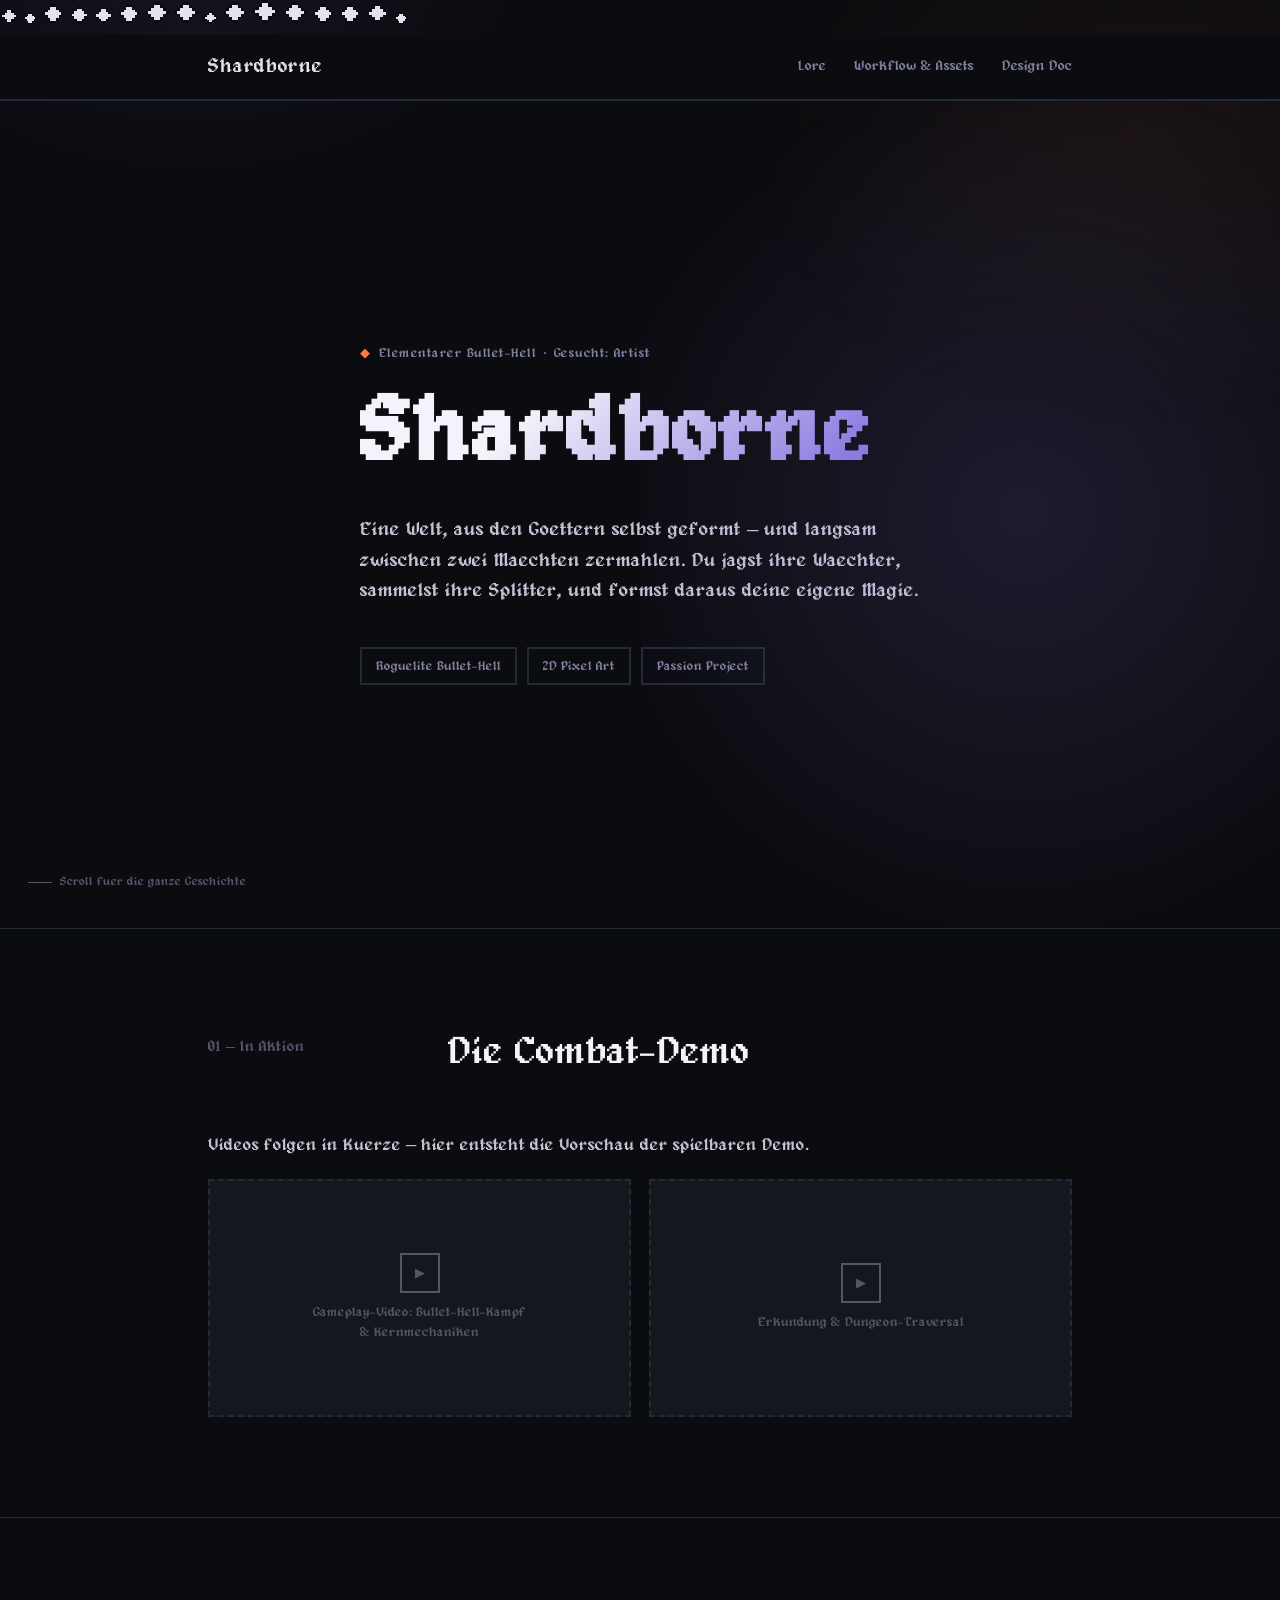
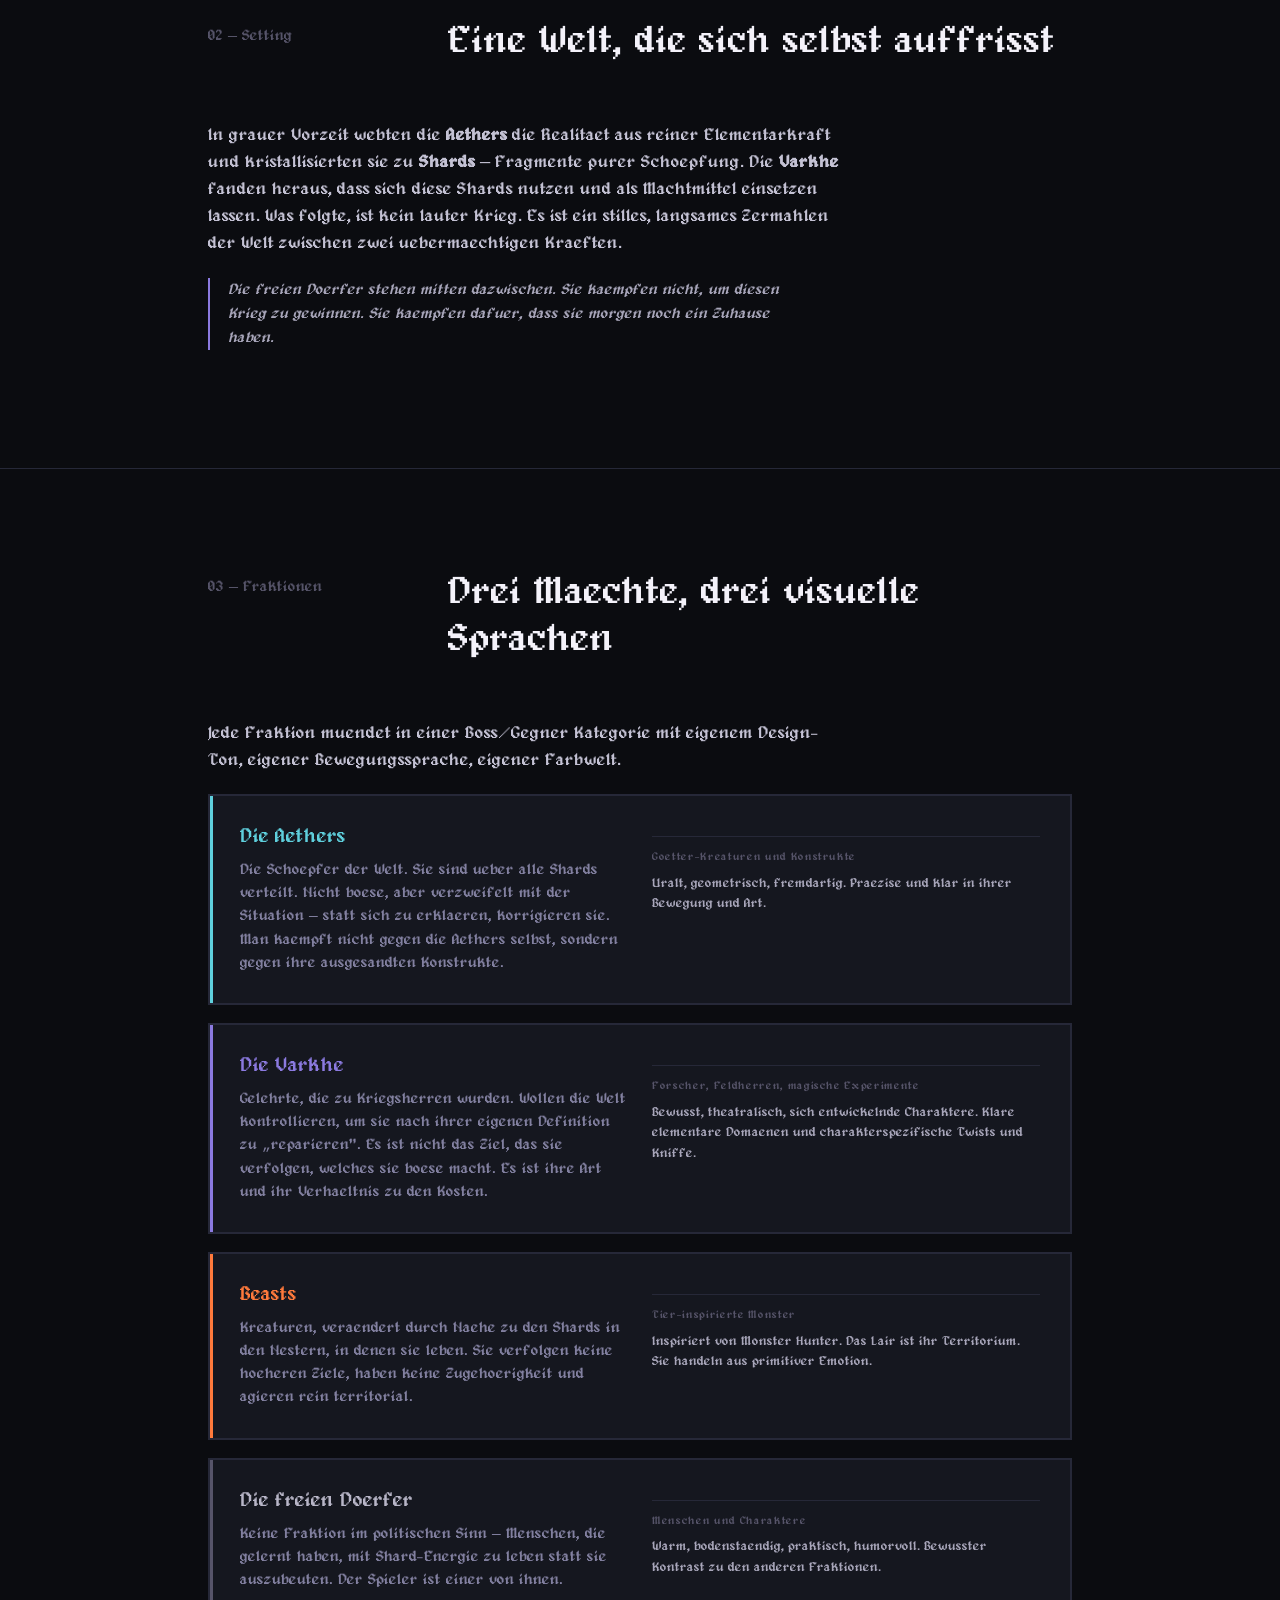
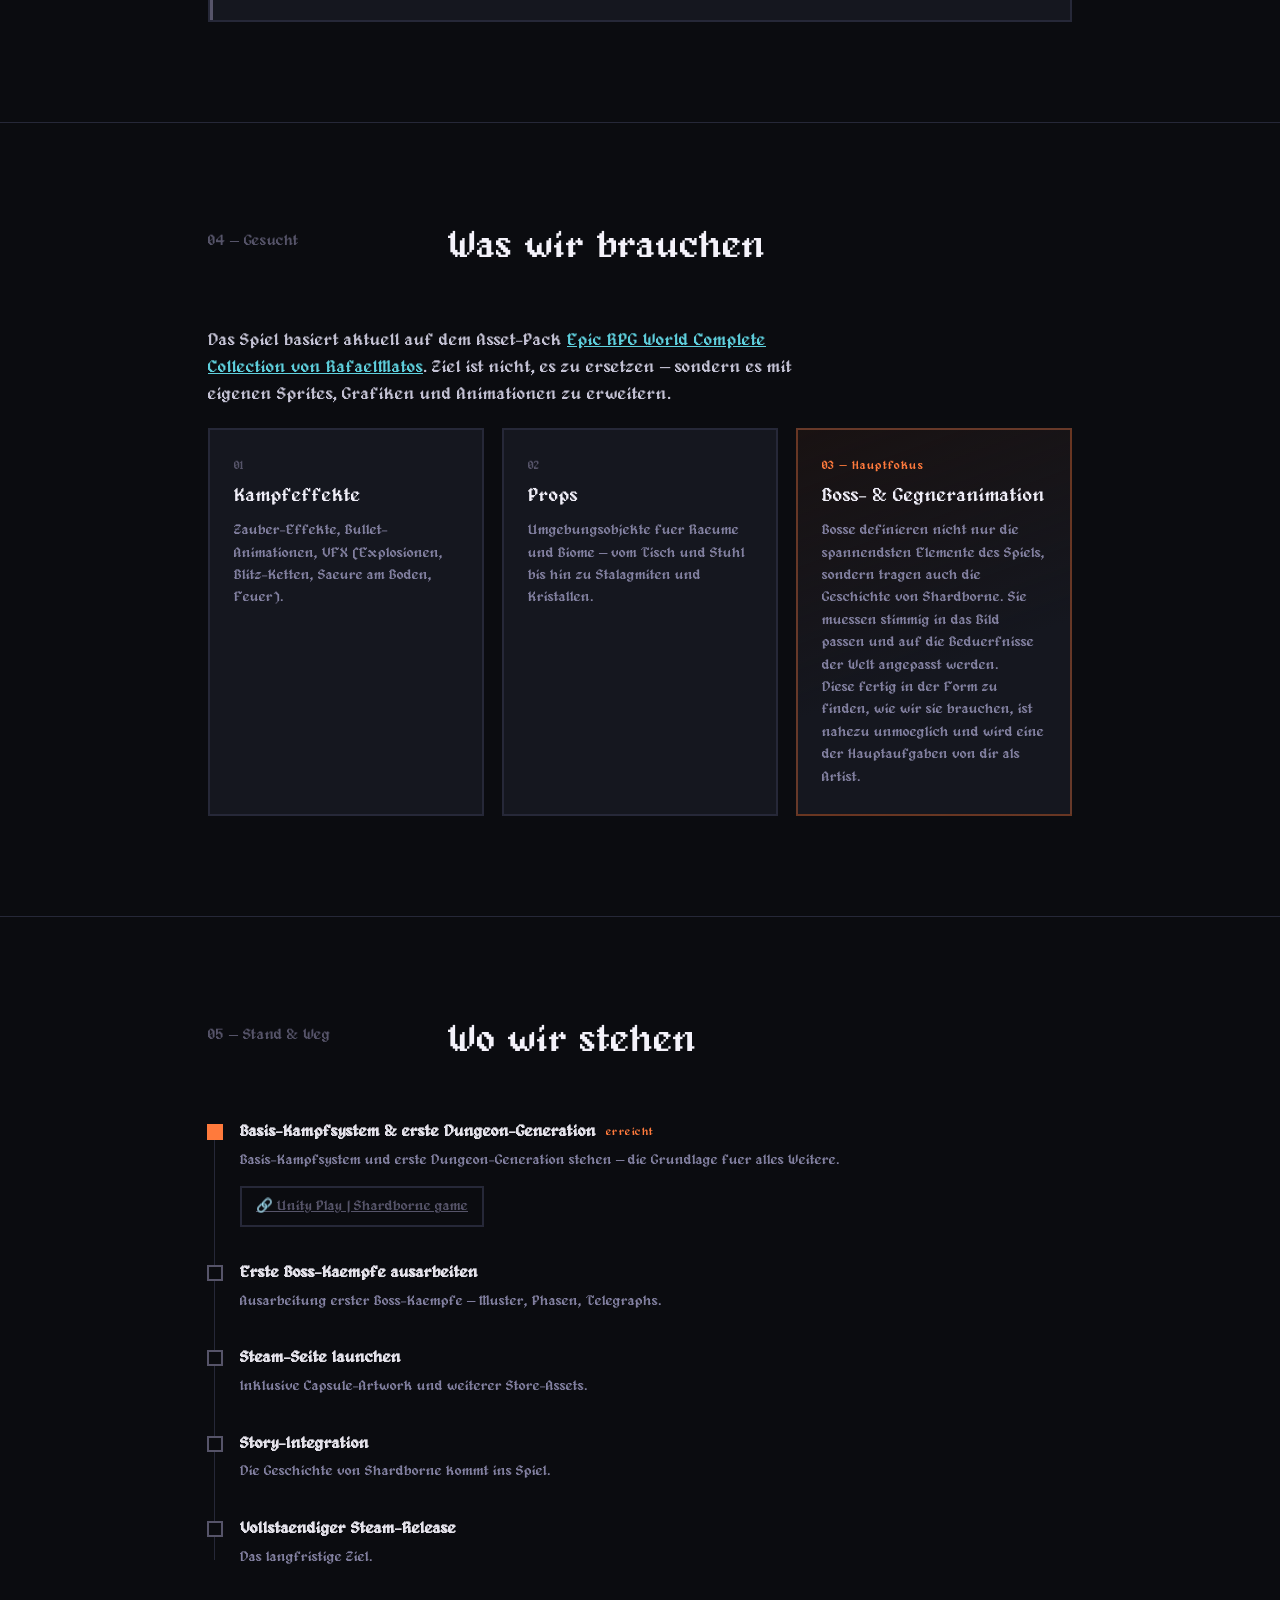
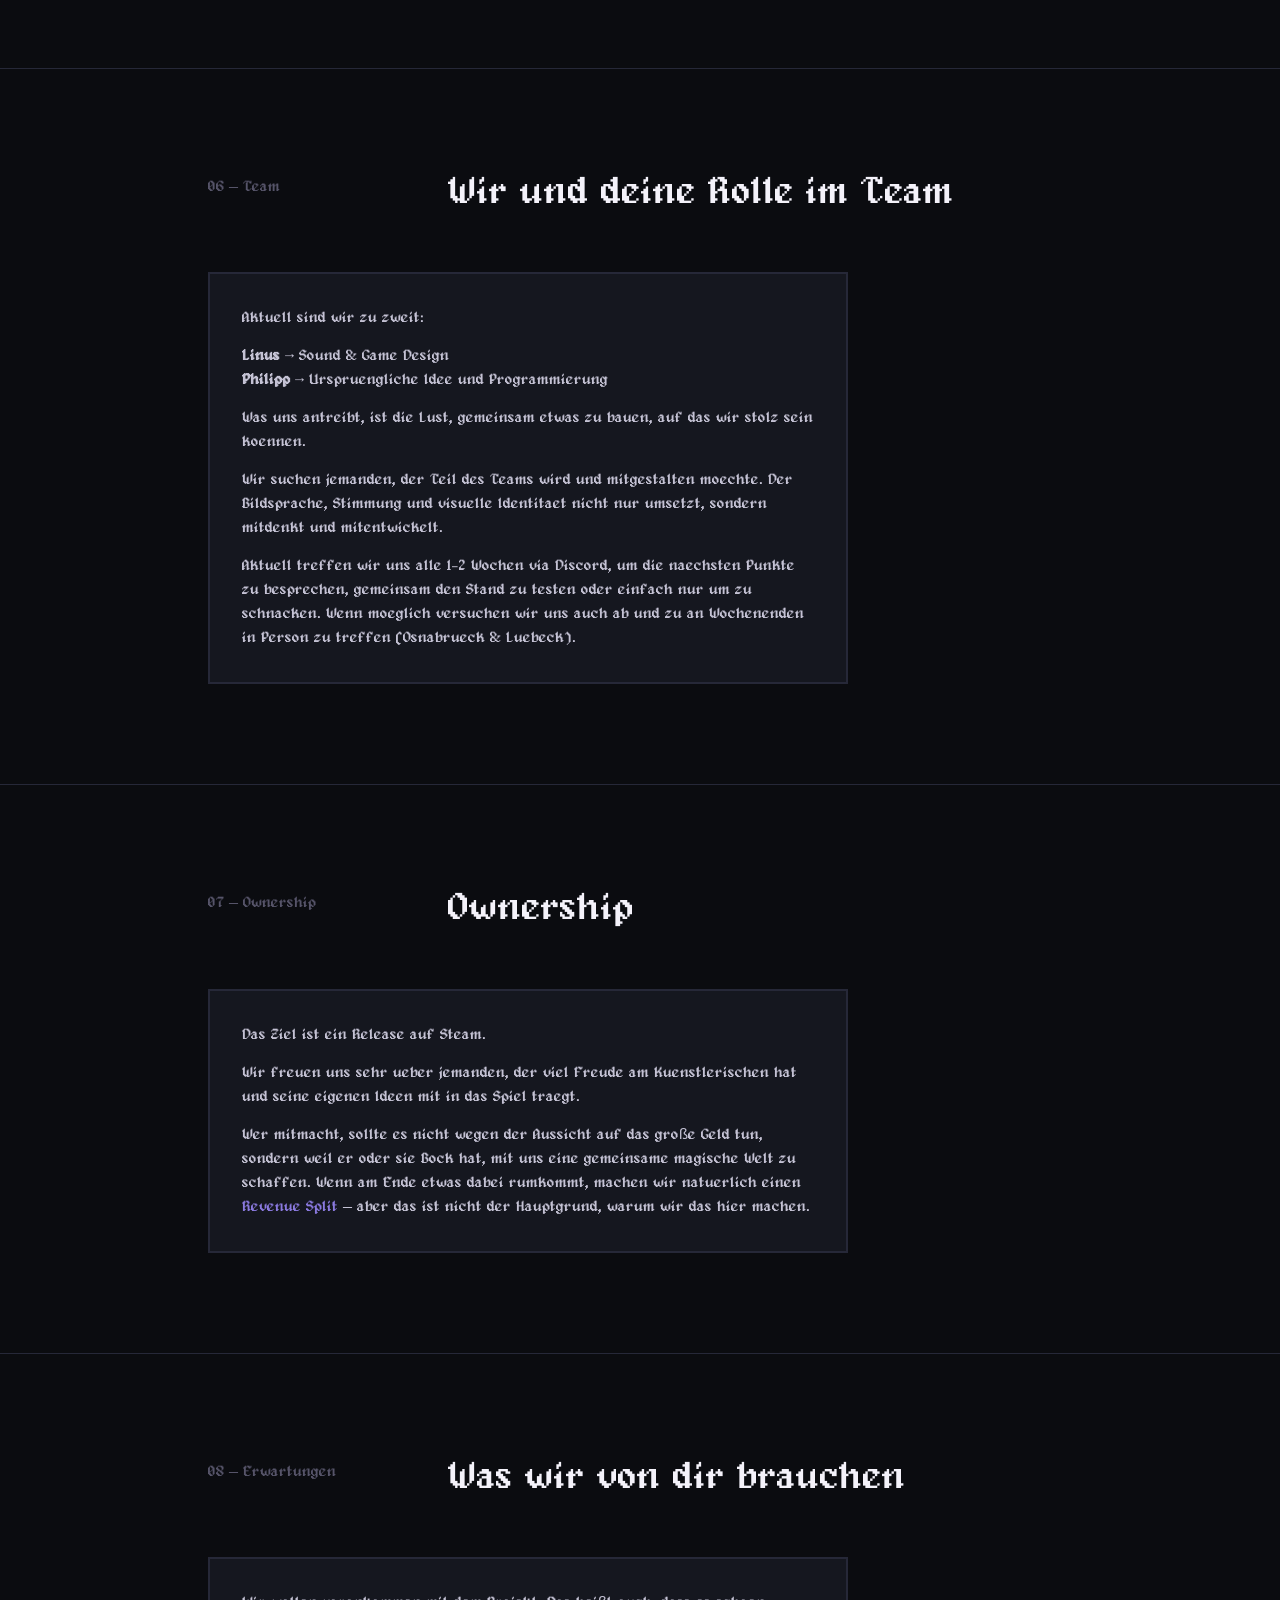
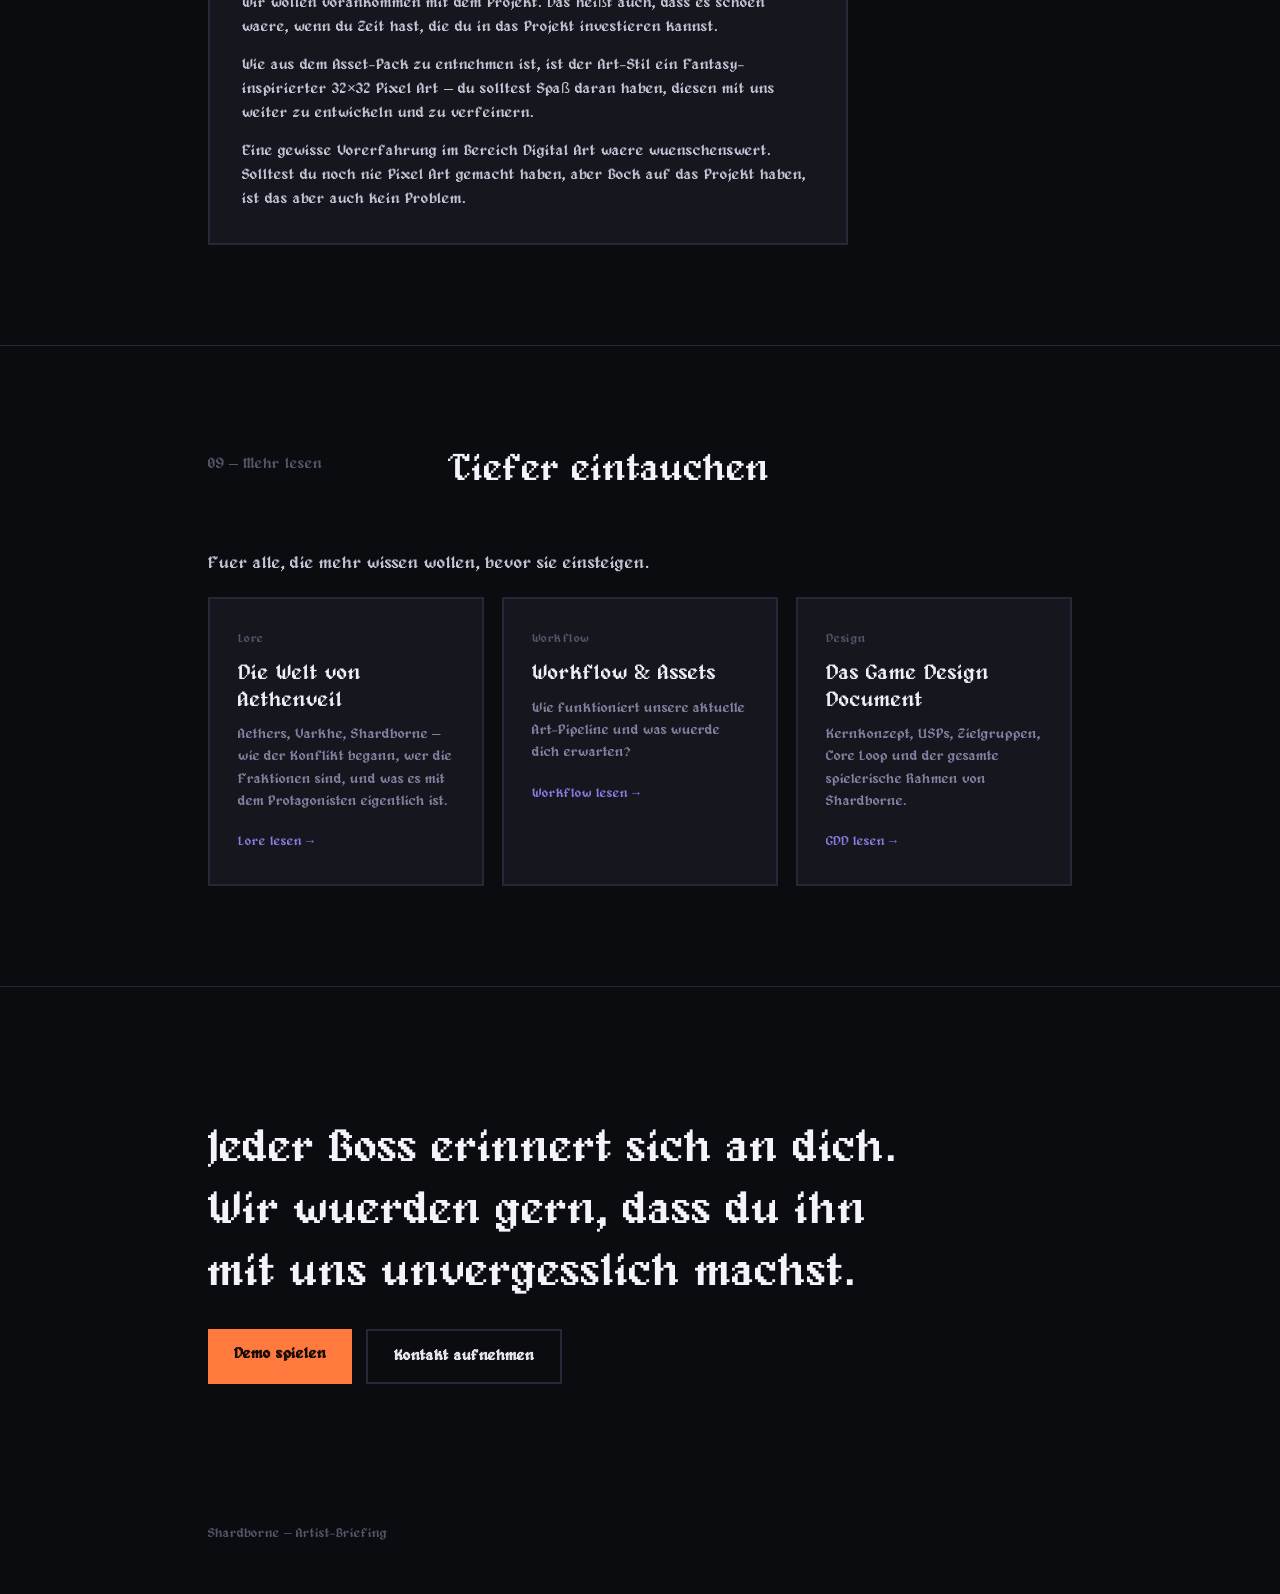
==== commit f3d2977f: "update index" ====
--- a/index.html
+++ b/index.html
@@ -10,6 +10,61 @@
 
 <div class="grain"></div>
 
+<svg style="display:none">
+<symbol id="pixel-gem" viewBox="0 0 8 8">
+<rect x="3" y="0" width="1" height="1" style="fill:var(--bg)"/>
+<rect x="4" y="0" width="1" height="1" style="fill:var(--bg)"/>
+<rect x="2" y="1" width="1" height="1" style="fill:var(--bg)"/>
+<rect x="5" y="1" width="1" height="1" style="fill:var(--bg)"/>
+<rect x="1" y="2" width="1" height="1" style="fill:var(--bg)"/>
+<rect x="6" y="2" width="1" height="1" style="fill:var(--bg)"/>
+<rect x="0" y="3" width="1" height="1" style="fill:var(--bg)"/>
+<rect x="7" y="3" width="1" height="1" style="fill:var(--bg)"/>
+<rect x="1" y="4" width="1" height="1" style="fill:var(--bg)"/>
+<rect x="6" y="4" width="1" height="1" style="fill:var(--bg)"/>
+<rect x="2" y="5" width="1" height="1" style="fill:var(--bg)"/>
+<rect x="5" y="5" width="1" height="1" style="fill:var(--bg)"/>
+<rect x="3" y="6" width="1" height="1" style="fill:var(--bg)"/>
+<rect x="4" y="6" width="1" height="1" style="fill:var(--bg)"/>
+<rect x="3" y="1" width="1" height="1" style="fill:currentColor"/>
+<rect x="4" y="1" width="1" height="1" style="fill:currentColor"/>
+<rect x="2" y="2" width="1" height="1" style="fill:currentColor"/>
+<rect x="3" y="2" width="1" height="1" style="fill:currentColor"/>
+<rect x="4" y="2" width="1" height="1" style="fill:currentColor"/>
+<rect x="5" y="2" width="1" height="1" style="fill:currentColor"/>
+<rect x="1" y="3" width="1" height="1" style="fill:currentColor"/>
+<rect x="2" y="3" width="1" height="1" style="fill:currentColor"/>
+<rect x="3" y="3" width="1" height="1" style="fill:currentColor"/>
+<rect x="4" y="3" width="1" height="1" style="fill:currentColor"/>
+<rect x="5" y="3" width="1" height="1" style="fill:currentColor"/>
+<rect x="6" y="3" width="1" height="1" style="fill:currentColor"/>
+<rect x="2" y="4" width="1" height="1" style="fill:currentColor"/>
+<rect x="3" y="4" width="1" height="1" style="fill:currentColor"/>
+<rect x="4" y="4" width="1" height="1" style="fill:currentColor"/>
+<rect x="5" y="4" width="1" height="1" style="fill:currentColor"/>
+<rect x="3" y="5" width="1" height="1" style="fill:currentColor"/>
+<rect x="4" y="5" width="1" height="1" style="fill:currentColor"/>
+</symbol>
+</svg>
+<div class="shard-field" aria-hidden="true">
+  <svg class="pixel-shard shard-fire" viewBox="0 0 8 8" shape-rendering="crispEdges" style="top:62.1%; left:4.4%; width:18px; height:18px; animation-duration:7.7s,3.4s; animation-delay:0.6s,3.0s;"><use href="#pixel-gem"></use></svg>
+  <svg class="pixel-shard shard-lightning" viewBox="0 0 8 8" shape-rendering="crispEdges" style="top:53.3%; left:57.5%; width:14px; height:14px; animation-duration:6.2s,3.7s; animation-delay:3.0s,0.1s;"><use href="#pixel-gem"></use></svg>
+  <svg class="pixel-shard shard-varkhe" viewBox="0 0 8 8" shape-rendering="crispEdges" style="top:20.7%; left:63.1%; width:22px; height:22px; animation-duration:8.9s,4.3s; animation-delay:1.7s,3.5s;"><use href="#pixel-gem"></use></svg>
+  <svg class="pixel-shard shard-fire" viewBox="0 0 8 8" shape-rendering="crispEdges" style="top:73.3%; left:17.0%; width:20px; height:20px; animation-duration:8.4s,3.5s; animation-delay:5.7s,1.3s;"><use href="#pixel-gem"></use></svg>
+  <svg class="pixel-shard shard-lightning" viewBox="0 0 8 8" shape-rendering="crispEdges" style="top:10.7%; left:11.1%; width:19px; height:19px; animation-duration:10.2s,5.4s; animation-delay:4.4s,2.1s;"><use href="#pixel-gem"></use></svg>
+  <svg class="pixel-shard shard-varkhe" viewBox="0 0 8 8" shape-rendering="crispEdges" style="top:93.5%; left:37.6%; width:22px; height:22px; animation-duration:8.1s,4.9s; animation-delay:5.3s,1.4s;"><use href="#pixel-gem"></use></svg>
+  <svg class="pixel-shard shard-fire" viewBox="0 0 8 8" shape-rendering="crispEdges" style="top:20.1%; left:8.5%; width:24px; height:24px; animation-duration:7.6s,3.9s; animation-delay:0.5s,0.9s;"><use href="#pixel-gem"></use></svg>
+  <svg class="pixel-shard shard-lightning" viewBox="0 0 8 8" shape-rendering="crispEdges" style="top:11.5%; left:28.1%; width:24px; height:24px; animation-duration:11.8s,3.5s; animation-delay:2.1s,2.7s;"><use href="#pixel-gem"></use></svg>
+  <svg class="pixel-shard shard-varkhe" viewBox="0 0 8 8" shape-rendering="crispEdges" style="top:68.0%; left:66.3%; width:15px; height:15px; animation-duration:10.3s,3.5s; animation-delay:4.4s,0.7s;"><use href="#pixel-gem"></use></svg>
+  <svg class="pixel-shard shard-fire" viewBox="0 0 8 8" shape-rendering="crispEdges" style="top:37.7%; left:95.0%; width:24px; height:24px; animation-duration:10.8s,3.7s; animation-delay:1.9s,3.1s;"><use href="#pixel-gem"></use></svg>
+  <svg class="pixel-shard shard-lightning" viewBox="0 0 8 8" shape-rendering="crispEdges" style="top:7.3%; left:79.2%; width:26px; height:26px; animation-duration:8.2s,3.8s; animation-delay:1.3s,3.8s;"><use href="#pixel-gem"></use></svg>
+  <svg class="pixel-shard shard-varkhe" viewBox="0 0 8 8" shape-rendering="crispEdges" style="top:84.4%; left:31.6%; width:24px; height:24px; animation-duration:9.5s,5.7s; animation-delay:3.9s,0.6s;"><use href="#pixel-gem"></use></svg>
+  <svg class="pixel-shard shard-fire" viewBox="0 0 8 8" shape-rendering="crispEdges" style="top:15.1%; left:72.0%; width:22px; height:22px; animation-duration:7.8s,4.8s; animation-delay:5.4s,1.6s;"><use href="#pixel-gem"></use></svg>
+  <svg class="pixel-shard shard-lightning" viewBox="0 0 8 8" shape-rendering="crispEdges" style="top:22.6%; left:95.8%; width:22px; height:22px; animation-duration:9.5s,5.3s; animation-delay:5.2s,0.6s;"><use href="#pixel-gem"></use></svg>
+  <svg class="pixel-shard shard-varkhe" viewBox="0 0 8 8" shape-rendering="crispEdges" style="top:17.0%; left:66.0%; width:23px; height:23px; animation-duration:6.4s,4.1s; animation-delay:6.0s,2.1s;"><use href="#pixel-gem"></use></svg>
+  <svg class="pixel-shard shard-fire" viewBox="0 0 8 8" shape-rendering="crispEdges" style="top:93.3%; left:82.9%; width:14px; height:14px; animation-duration:10.8s,3.3s; animation-delay:5.3s,3.0s;"><use href="#pixel-gem"></use></svg>
+</div>
+
 <nav class="site-nav">
   <div class="wrap nav-inner">
     <a href="index.html" class="nav-logo">Shardborne</a>
@@ -62,8 +117,8 @@
       <div class="section-num">02 — Setting</div>
       <div class="section-title">Eine Welt, die sich selbst auffrisst</div>
     </div>
-    <p class="lede">In grauer Vorzeit webten die <strong>Aethers</strong> die Realitaet aus reiner Elementarkraft und kristallisierten sie zu <strong>Shards</strong> — Fragmenten purer Schoepfung. Die <strong>Varkhe</strong> fanden heraus, dass sich diese Shards nutzen und als Machtmittel einsetzen lassen. Was folgte, ist kein lauter Krieg. Es ist ein stilles, langsames Zermahlen der Welt zwischen zwei uebermaechtigen Kraeften.</p>
-    <p class="body-col" style="color: var(--muted); font-size: 15px;">Die Shardborne — zu denen auch der stumme Protagonist zaehlt — stehen mitten dazwischen. Sie kaempfen nicht, um diesen Krieg zu gewinnen. Sie kaempfen dafuer, dass morgen noch ein Zuhause uebrig ist.</p>
+    <p class="lede">In grauer Vorzeit webten die <strong>Aethers</strong> die Realitaet aus reiner Elementarkraft und kristallisierten sie zu <strong>Shards</strong> — Fragmente purer Schoepfung. Die <strong>Varkhe</strong> fanden heraus, dass sich diese Shards nutzen und als Machtmittel einsetzen lassen. Was folgte, ist kein lauter Krieg. Es ist ein stilles, langsames Zermahlen der Welt zwischen zwei uebermaechtigen Kraeften.</p>
+    <p class="quote-line">Die freien Doerfer stehen mitten dazwischen. Sie kaempfen nicht, um diesen Krieg zu gewinnen. Sie kaempfen dafuer, dass sie morgen noch ein Zuhause haben.</p>
   </div>
 </section>
 
@@ -73,50 +128,50 @@
       <div class="section-num">03 — Fraktionen</div>
       <div class="section-title">Drei Maechte, drei visuelle Sprachen</div>
     </div>
-    <p class="lede">Jede Fraktion muendet direkt in eine Boss- und Gegner-Kategorie — mit eigenem Design-Ton, eigener Bewegungssprache, eigener Farbwelt.</p>
+    <p class="lede">Jede Fraktion muendet in einer Boss/Gegner Kategorie mit eigenem Design-Ton, eigener Bewegungssprache, eigener Farbwelt.</p>
 
     <div class="factions">
       <div class="faction-card aether">
         <div>
           <h3>Die Aethers</h3>
-          <p>Die Schoepfer der Welt, fragmentiert ueber alle Shards verteilt. Nicht boese, aber verzweifelt mit der Situation — statt sich zu erklaeren, korrigieren sie. Man kaempft nicht gegen die Aethers selbst, sondern gegen ihre ausgesandten Konstrukte.</p>
+          <p>Die Schoepfer der Welt. Sie sind ueber alle Shards verteilt. Nicht boese, aber verzweifelt mit der Situation — statt sich zu erklaeren, korrigieren sie. Man kaempft nicht gegen die Aethers selbst, sondern gegen ihre ausgesandten Konstrukte.</p>
         </div>
         <div class="visual-note">
           <strong>Goetter-Kreaturen und Konstrukte</strong>
-          Uralt, geometrisch, alien. Absolute Praezision, keine Effekthascherei — sie exekutieren nur.
+          Uralt, geometrisch, fremdartig. Praezise und klar in ihrer Bewegung und Art.
         </div>
       </div>
 
       <div class="faction-card varkhe">
         <div>
           <h3>Die Varkhe</h3>
-          <p>Gelehrte, die zu Kriegsherren wurden. Wollen die Welt kontrollieren, um sie nach ihrer eigenen Definition zu „reparieren". Ihr Fehler ist nicht das Ziel — es ist ihr Verhaeltnis zu den Kosten.</p>
+          <p>Gelehrte, die zu Kriegsherren wurden. Wollen die Welt kontrollieren, um sie nach ihrer eigenen Definition zu „reparieren". Es ist nicht das Ziel, das sie verfolgen, welches sie boese macht. Es ist ihre Art und ihr Verhaeltnis zu den Kosten.</p>
         </div>
         <div class="visual-note">
           <strong>Forscher, Feldherren, magische Experimente</strong>
-          Bewusst, theatralisch, persoenlich. Klare elementare Domaene, Namen mit Titel — z. B. Sorn, der Blasse Theoretiker.
+          Bewusst, theatralisch, sich entwickelnde Charaktere. Klare elementare Domaenen und charakterspezifische Twists und Kniffe.
         </div>
       </div>
 
       <div class="faction-card beast">
         <div>
           <h3>Beasts</h3>
-          <p>Shard-beruehrte Kreaturen, veraendert durch Naehe zu Elementarvorkommen. Kein Ziel, keine Zugehoerigkeit — rein territorial.</p>
+          <p>Kreaturen, veraendert durch Naehe zu den Shards in den Nestern, in denen sie leben. Sie verfolgen keine hoeheren Ziele, haben keine Zugehoerigkeit und agieren rein territorial.</p>
         </div>
         <div class="visual-note">
           <strong>Tier-inspirierte Monster</strong>
-          Inspiriert von Monster Hunter. Das Lair ist ihr Territorium. Nur Titel, keine Eigennamen — z. B. Der Aschenrachen.
+          Inspiriert von Monster Hunter. Das Lair ist ihr Territorium. Sie handeln aus primitiver Emotion.
         </div>
       </div>
 
       <div class="faction-card player">
         <div>
-          <h3>Shardborne & freie Doerfer</h3>
+          <h3>Die freien Doerfer</h3>
           <p>Keine Fraktion im politischen Sinn — Menschen, die gelernt haben, mit Shard-Energie zu leben statt sie auszubeuten. Der Spieler ist einer von ihnen.</p>
         </div>
         <div class="visual-note">
           <strong>Menschen und Charaktere</strong>
-          Warm, bodenstaendig, praktisch. Bewusster Kontrast zu den anderen Fraktionen.
+          Warm, bodenstaendig, praktisch, humorvoll. Bewusster Kontrast zu den anderen Fraktionen.
         </div>
       </div>
     </div>
@@ -145,7 +200,8 @@
       <div class="cat-card focus">
         <div class="cat-label">03 — Hauptfokus</div>
         <h4>Boss- & Gegneranimation</h4>
-        <p>Am schwersten fertig zu finden, am spezifischsten fuers Spiel. Klare Vorbereitungsphasen vor jedem Angriff — fair telegraphiert.</p>
+        <p>Bosse definieren nicht nur die spannendsten Elemente des Spiels, sondern tragen auch die Geschichte von Shardborne. Sie muessen stimmig in das Bild passen und auf die Beduerfnisse der Welt angepasst werden.</p>
+        <p>Diese fertig in der Form zu finden, wie wir sie brauchen, ist nahezu unmoeglich und wird eine der Hauptaufgaben von dir als Artist.</p>
       </div>
     </div>
   </div>
@@ -162,19 +218,19 @@
       <div class="road-step done">
         <h5>Basis-Kampfsystem & erste Dungeon-Generation</h5>
         <p>Basis-Kampfsystem und erste Dungeon-Generation stehen — die Grundlage fuer alles Weitere.</p>
-        <a class="link-placeholder">🔗 Demo-Link folgt</a>
+        <a class="link-placeholder" href="https://play.unity.com/en/games/e10fb6bb-6f83-4852-bd4e-c260119b2be6/shardborne" target="_blank" rel="noopener">🔗 Unity Play | Shardborne game</a>
       </div>
       <div class="road-step">
         <h5>Erste Boss-Kaempfe ausarbeiten</h5>
         <p>Ausarbeitung erster Boss-Kaempfe — Muster, Phasen, Telegraphs.</p>
       </div>
       <div class="road-step">
-        <h5>Story-Integration</h5>
-        <p>Die Geschichte von Shardborne wird angefangen zu erzaehlen.</p>
-      </div>
-      <div class="road-step">
         <h5>Steam-Seite launchen</h5>
         <p>Inklusive Capsule-Artwork und weiterer Store-Assets.</p>
+      </div>
+      <div class="road-step">
+        <h5>Story-Integration</h5>
+        <p>Die Geschichte von Shardborne kommt ins Spiel.</p>
       </div>
       <div class="road-step">
         <h5>Vollstaendiger Steam-Release</h5>
@@ -188,21 +244,53 @@
   <div class="wrap">
     <div class="section-head">
       <div class="section-num">06 — Team</div>
-      <div class="section-title">Deine Rolle im Team</div>
+      <div class="section-title">Wir und deine Rolle im Team</div>
     </div>
 
     <div class="team-block">
-      <p>Aktuell sind wir zu zweit: <strong>Linus</strong> kuemmert sich um Sound & Game Design, <strong>Philipp</strong> um die urspruengliche Idee und die Programmierung. Was uns antreibt, ist die Lust, gemeinsam etwas zu bauen, auf das wir stolz sein koennen.</p>
-      <p>Wir suchen jemanden, der Teil des Teams wird und mitgestalten will. Der Bildsprache, Stimmung und visuelle Identitaet nicht nur umsetzt, sondern mitdenkt und mitentwickelt. Echte <span class="highlight">Ownership</span> ueber das Projekt — nicht nur ueber einzelne Aufgaben.</p>
-      <p>Das Ziel ist ein echter Release auf Steam. Ganz ehrlich: Das durchschnittliche Spiel dort macht brutto oft nur rund 1.000 US-Dollar Umsatz. Wer mitmacht, sollte es nicht wegen der Aussicht auf das große Geld tun, sondern weil die Arbeit an einem eigenen Projekt mit einem eingespielten Team Spaß macht. Wenn am Ende etwas dabei rumkommt, machen wir natuerlich einen Revenue Split — aber das ist nicht der Grund, warum wir das hier machen.</p>
-    </div>
-  </div>
-</section>
-
-<section>
-  <div class="wrap">
-    <div class="section-head">
-      <div class="section-num">07 — Mehr lesen</div>
+      <p>Aktuell sind wir zu zweit:</p>
+      <p><strong>Linus</strong> → Sound & Game Design<br><strong>Philipp</strong> → Urspruengliche Idee und Programmierung</p>
+      <p>Was uns antreibt, ist die Lust, gemeinsam etwas zu bauen, auf das wir stolz sein koennen.</p>
+      <p>Wir suchen jemanden, der Teil des Teams wird und mitgestalten moechte. Der Bildsprache, Stimmung und visuelle Identitaet nicht nur umsetzt, sondern mitdenkt und mitentwickelt.</p>
+      <p>Aktuell treffen wir uns alle 1-2 Wochen via Discord, um die naechsten Punkte zu besprechen, gemeinsam den Stand zu testen oder einfach nur um zu schnacken. Wenn moeglich versuchen wir uns auch ab und zu an Wochenenden in Person zu treffen (Osnabrueck & Luebeck).</p>
+    </div>
+  </div>
+</section>
+
+<section>
+  <div class="wrap">
+    <div class="section-head">
+      <div class="section-num">07 — Ownership</div>
+      <div class="section-title">Ownership</div>
+    </div>
+
+    <div class="team-block">
+      <p>Das Ziel ist ein Release auf Steam.</p>
+      <p>Wir freuen uns sehr ueber jemanden, der viel Freude am Kuenstlerischen hat und seine eigenen Ideen mit in das Spiel traegt.</p>
+      <p>Wer mitmacht, sollte es nicht wegen der Aussicht auf das große Geld tun, sondern weil er oder sie Bock hat, mit uns eine gemeinsame magische Welt zu schaffen. Wenn am Ende etwas dabei rumkommt, machen wir natuerlich einen <span class="highlight">Revenue Split</span> — aber das ist nicht der Hauptgrund, warum wir das hier machen.</p>
+    </div>
+  </div>
+</section>
+
+<section>
+  <div class="wrap">
+    <div class="section-head">
+      <div class="section-num">08 — Erwartungen</div>
+      <div class="section-title">Was wir von dir brauchen</div>
+    </div>
+
+    <div class="team-block">
+      <p>Wir wollen vorankommen mit dem Projekt. Das heißt auch, dass es schoen waere, wenn du Zeit hast, die du in das Projekt investieren kannst.</p>
+      <p>Wie aus dem Asset-Pack zu entnehmen ist, ist der Art-Stil ein Fantasy-inspirierter 32×32 Pixel Art — du solltest Spaß daran haben, diesen mit uns weiter zu entwickeln und zu verfeinern.</p>
+      <p>Eine gewisse Vorerfahrung im Bereich Digital Art waere wuenschenswert. Solltest du noch nie Pixel Art gemacht haben, aber Bock auf das Projekt haben, ist das aber auch kein Problem.</p>
+    </div>
+  </div>
+</section>
+
+<section>
+  <div class="wrap">
+    <div class="section-head">
+      <div class="section-num">09 — Mehr lesen</div>
       <div class="section-title">Tiefer eintauchen</div>
     </div>
     <p class="lede">Fuer alle, die mehr wissen wollen, bevor sie einsteigen.</p>
@@ -211,13 +299,13 @@
       <a href="story.html" class="subpage-card">
         <div class="cat-label">Lore</div>
         <h4>Die Welt von Aethenveil</h4>
-        <p>Aethers, Varkhe, Shardborne — wie der Konflikt begann, wer die Fraktionen sind, und wer der stumme Protagonist ist.</p>
+        <p>Aethers, Varkhe, Shardborne — wie der Konflikt begann, wer die Fraktionen sind, und was es mit dem Protagonisten eigentlich ist.</p>
         <span class="go-arrow">Lore lesen →</span>
       </a>
       <a href="workflow.html" class="subpage-card">
         <div class="cat-label">Workflow</div>
         <h4>Workflow & Assets</h4>
-        <p>Das Graustufen-zu-Palette-System im Detail, Asset-Pack-Basis und wie eigene Assets eingebunden werden.</p>
+        <p>Wie funktioniert unsere aktuelle Art-Pipeline und was wuerde dich erwarten?</p>
         <span class="go-arrow">Workflow lesen →</span>
       </a>
       <a href="gdd.html" class="subpage-card">
@@ -233,17 +321,28 @@
 <section class="closing">
   <div class="wrap">
     <h2>Jeder Boss erinnert sich an dich. Wir wuerden gern, dass du ihn mit uns unvergesslich machst.</h2>
-    <p class="hook-quote">PS: Du hast Erfahrung mit Kunst und Bock auf das Projekt, aber noch nie Pixel Art gemacht? Keine Sorge, schreib uns trotzdem an!</p>
     <div class="cta-row">
-      <a class="cta primary" href="#">Demo spielen</a>
-      <a class="cta secondary" href="#">Kontakt aufnehmen</a>
+      <a class="cta primary" href="https://play.unity.com/en/games/e10fb6bb-6f83-4852-bd4e-c260119b2be6/shardborne" target="_blank" rel="noopener">Demo spielen</a>
+      <a class="cta secondary" href="https://discord.gg/ezAuq7Gc7X" target="_blank" rel="noopener">Kontakt aufnehmen</a>
     </div>
   </div>
 </section>
 
 <footer class="site-footer">
-  <div class="wrap">Shardborne — Artist-Briefing · Platzhalter-Links werden ersetzt, sobald Demo-Video & Steam-Seite live sind.</div>
+  <div class="wrap">Shardborne — Artist-Briefing</div>
 </footer>
 
+<script>
+  (function() {
+    var field = document.querySelector('.shard-field');
+    if (!field) return;
+    function updateShardField() {
+      field.style.transform = 'translateY(' + window.scrollY + 'px)';
+    }
+    window.addEventListener('scroll', updateShardField, { passive: true });
+    window.addEventListener('resize', updateShardField);
+    updateShardField();
+  })();
+</script>
 </body>
 </html>
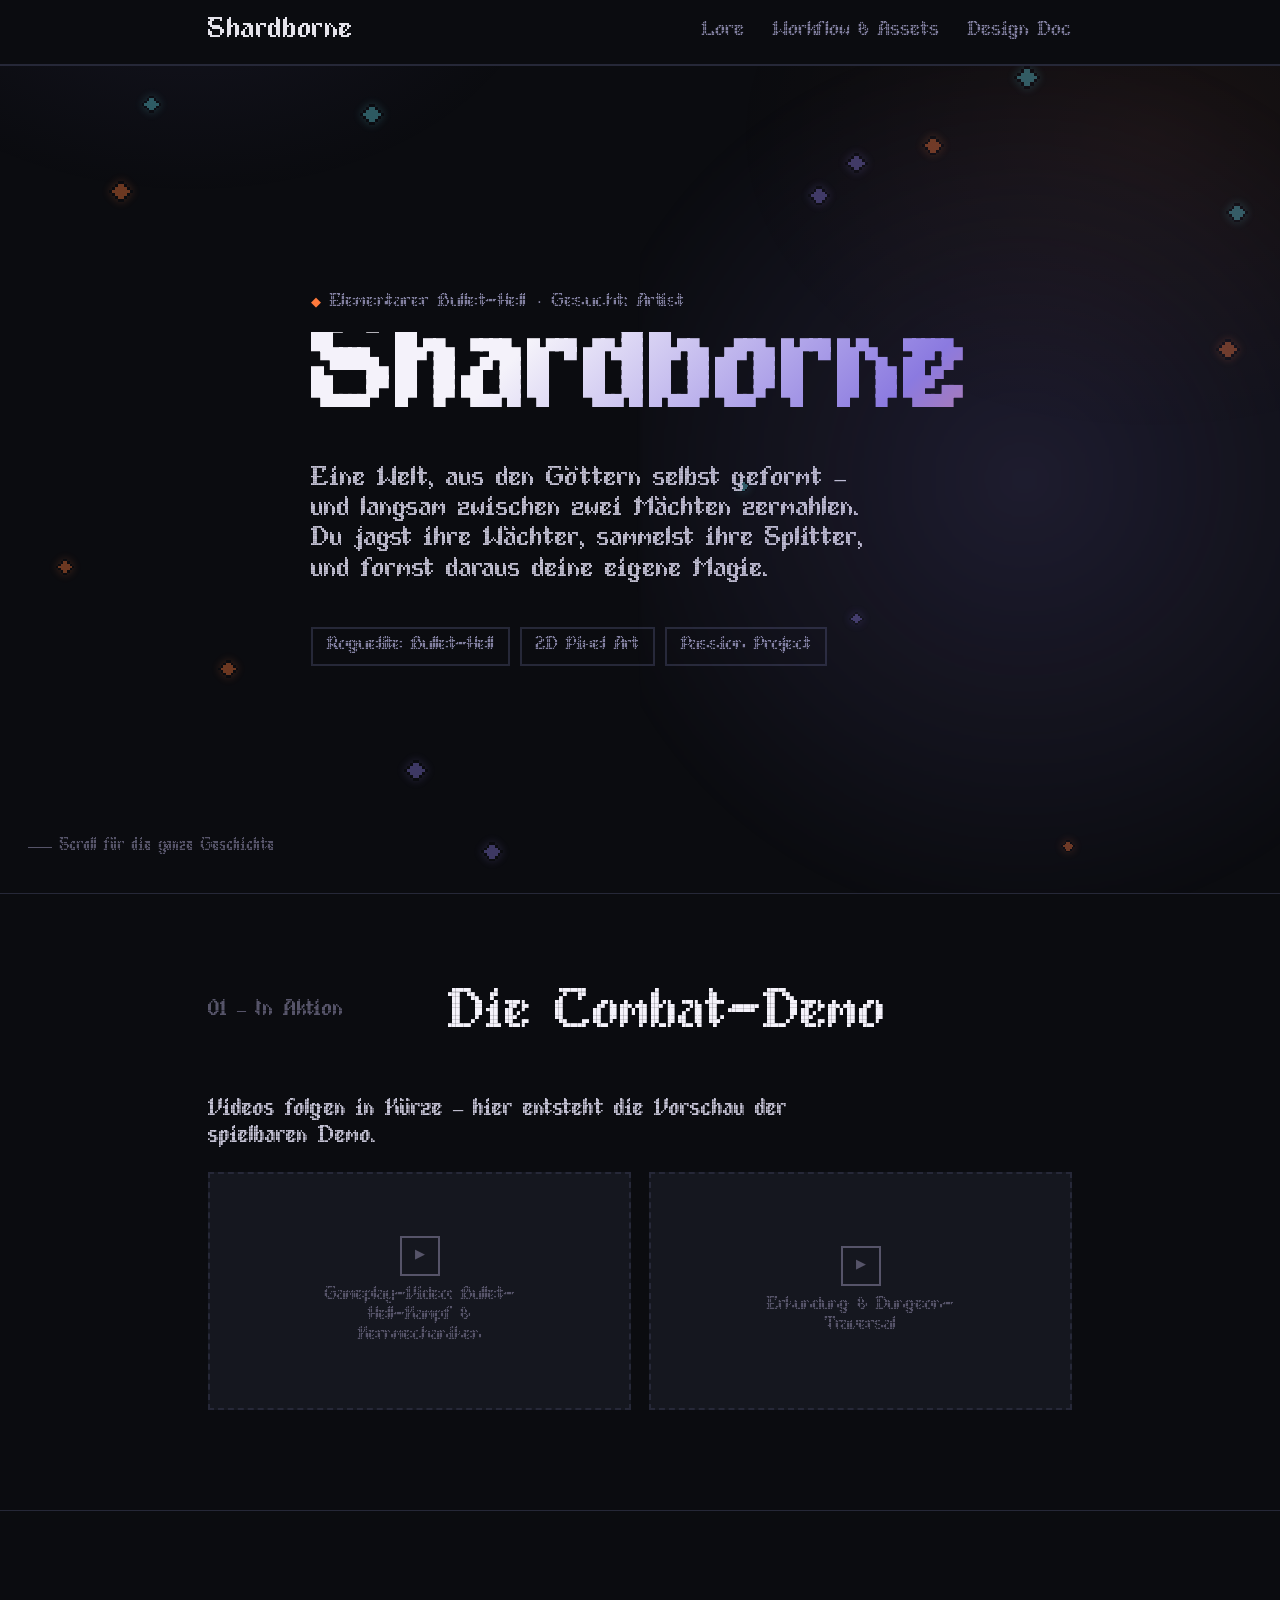
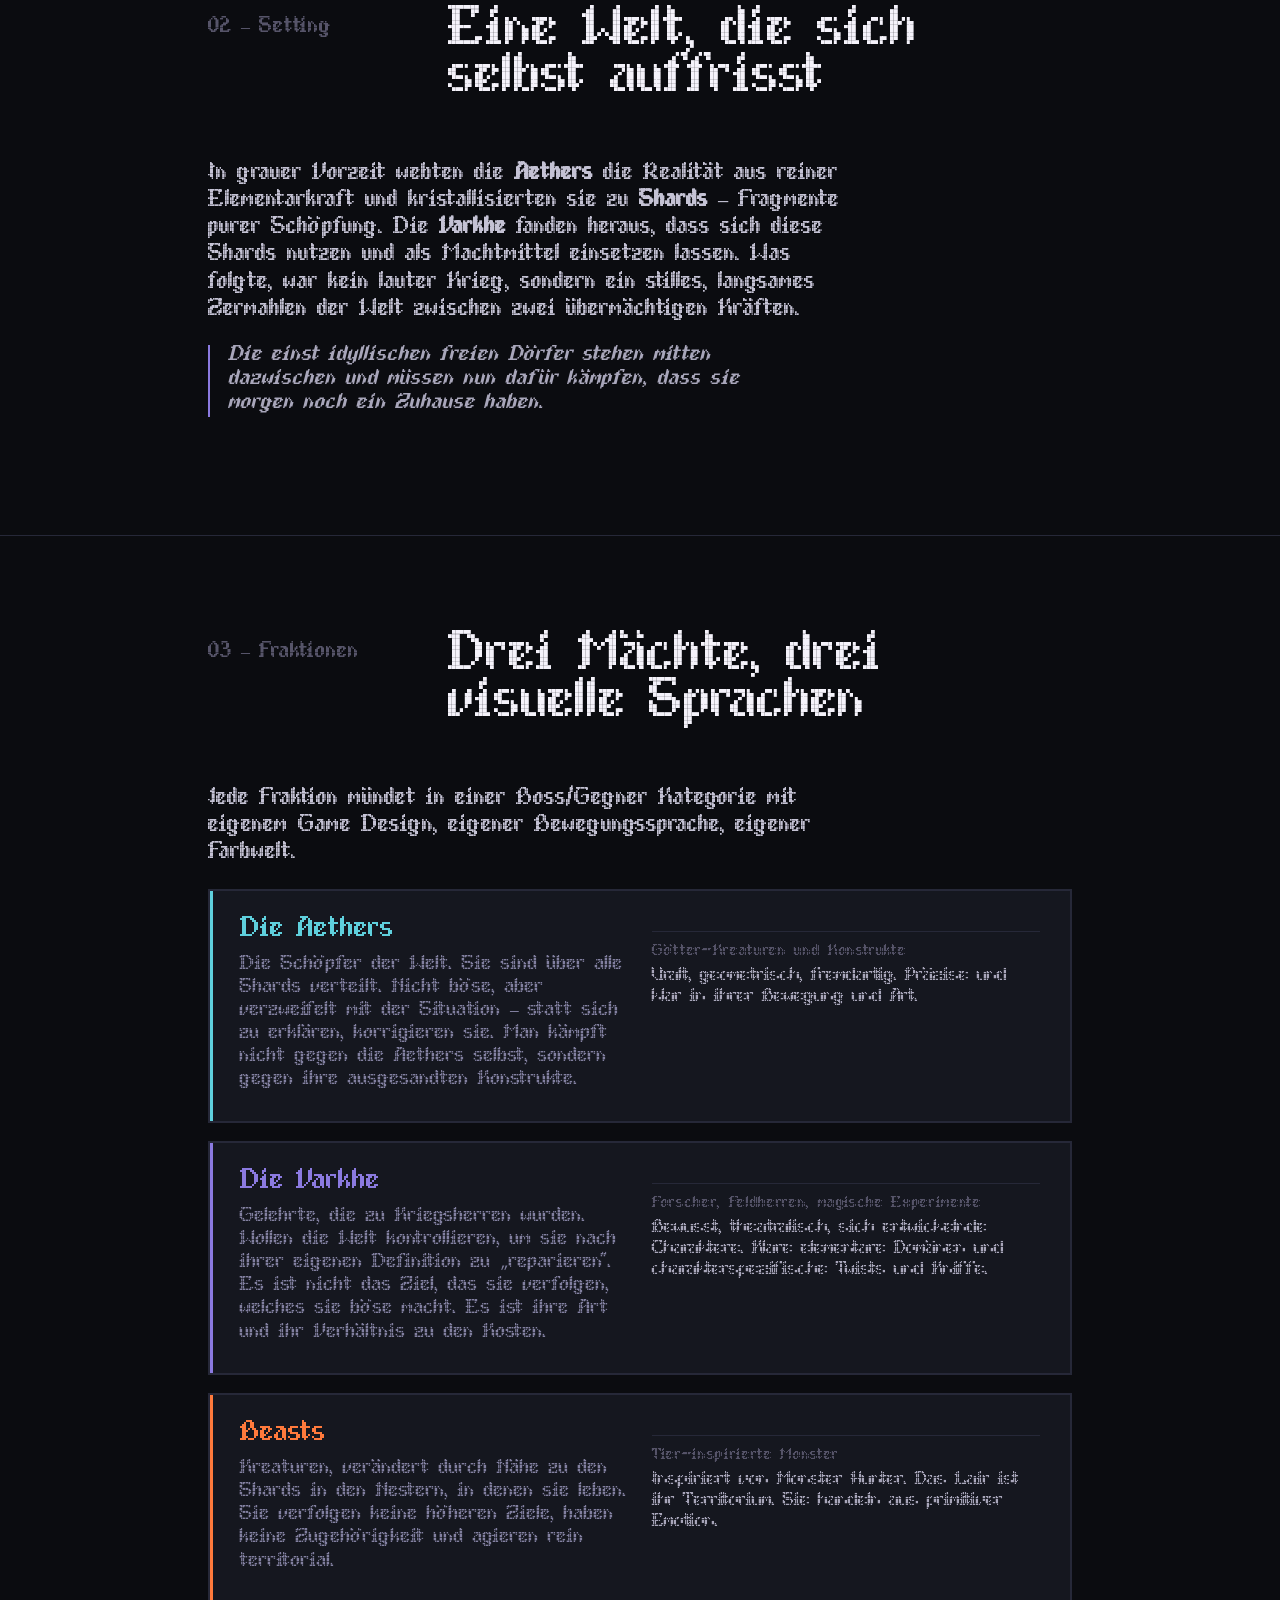
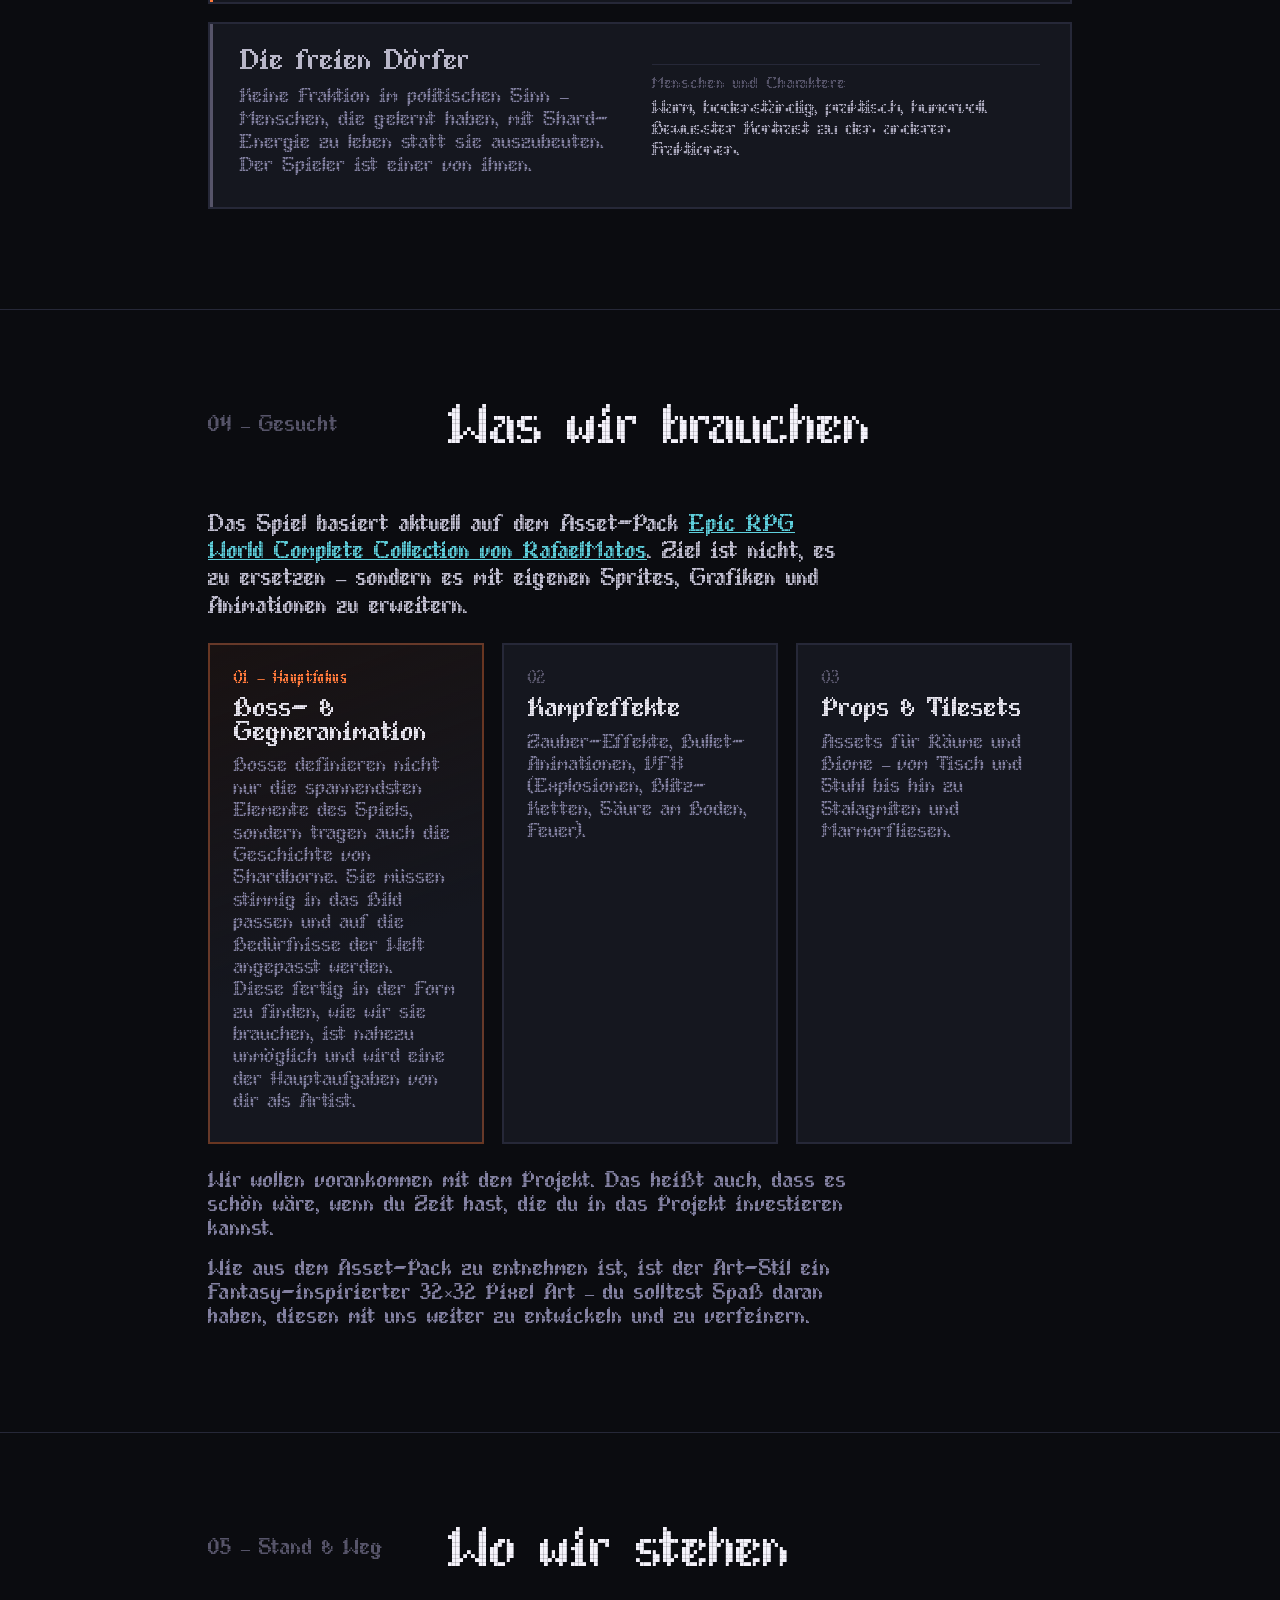
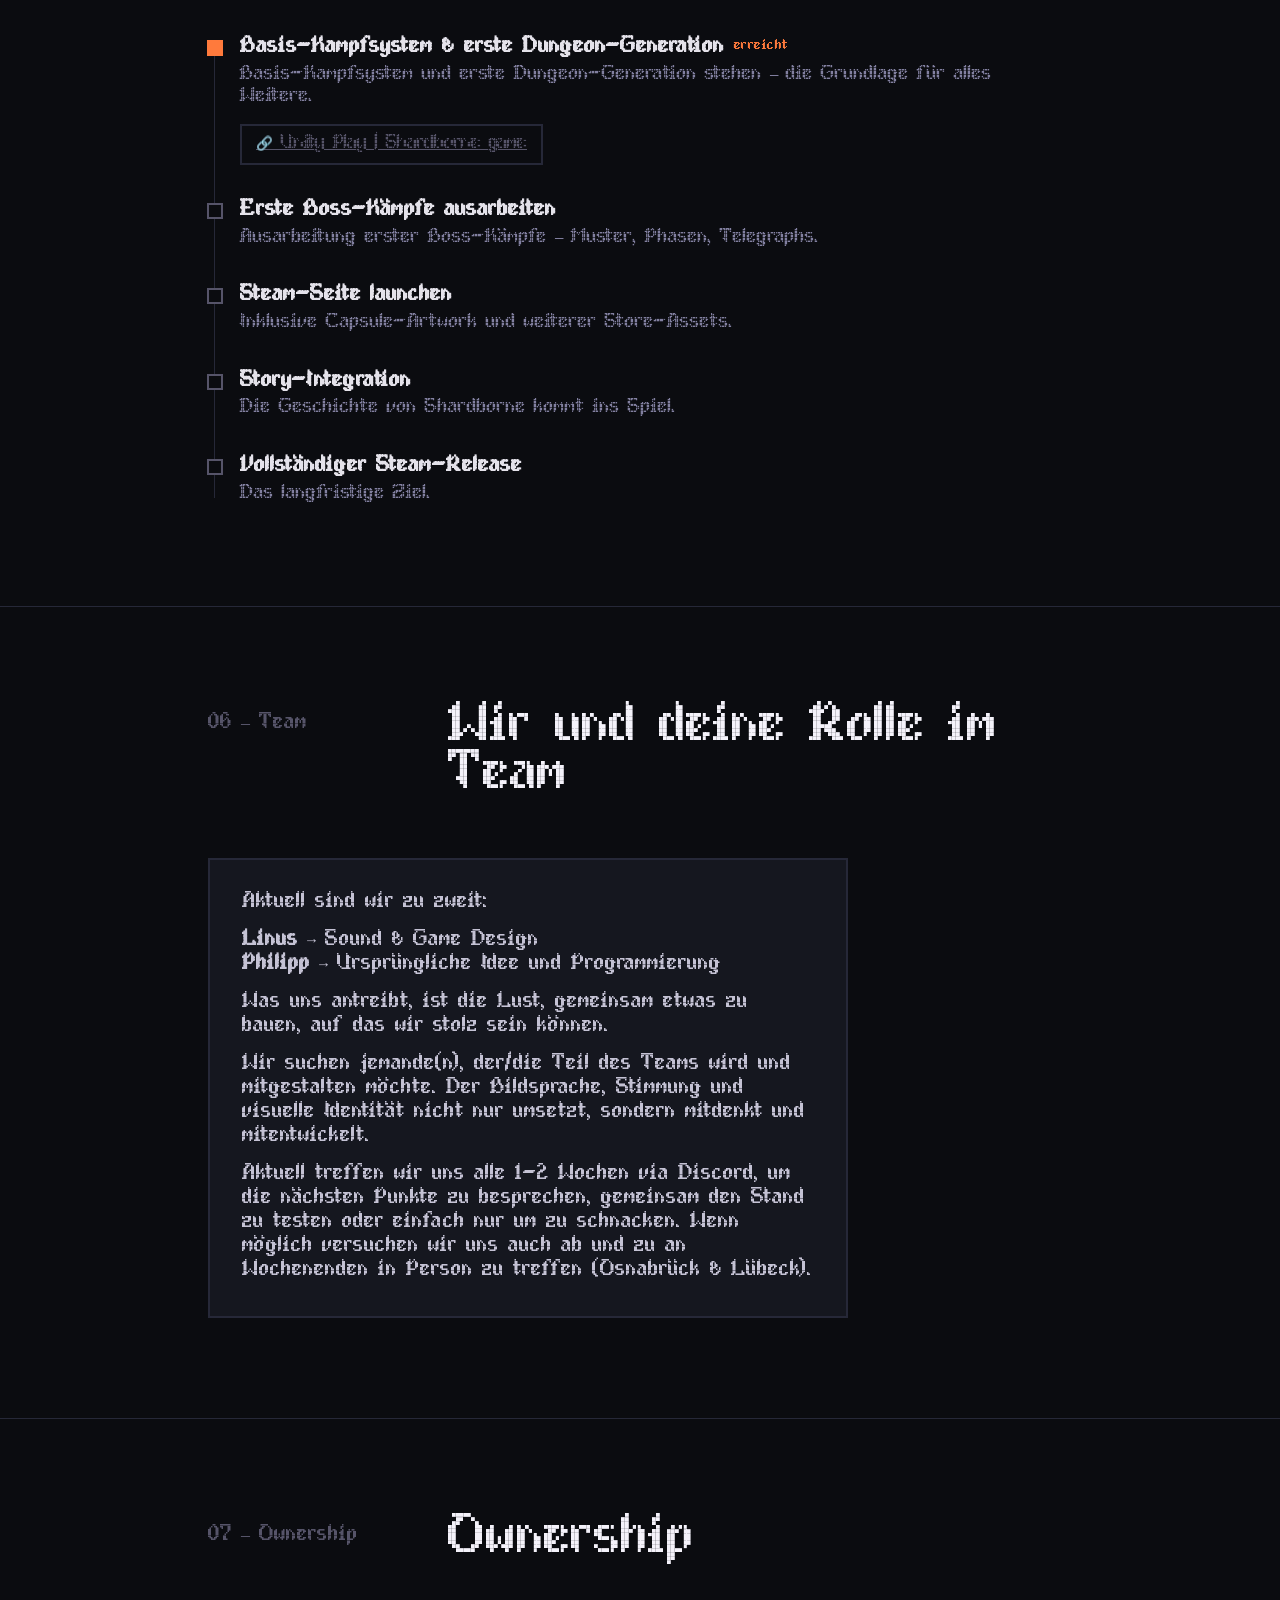
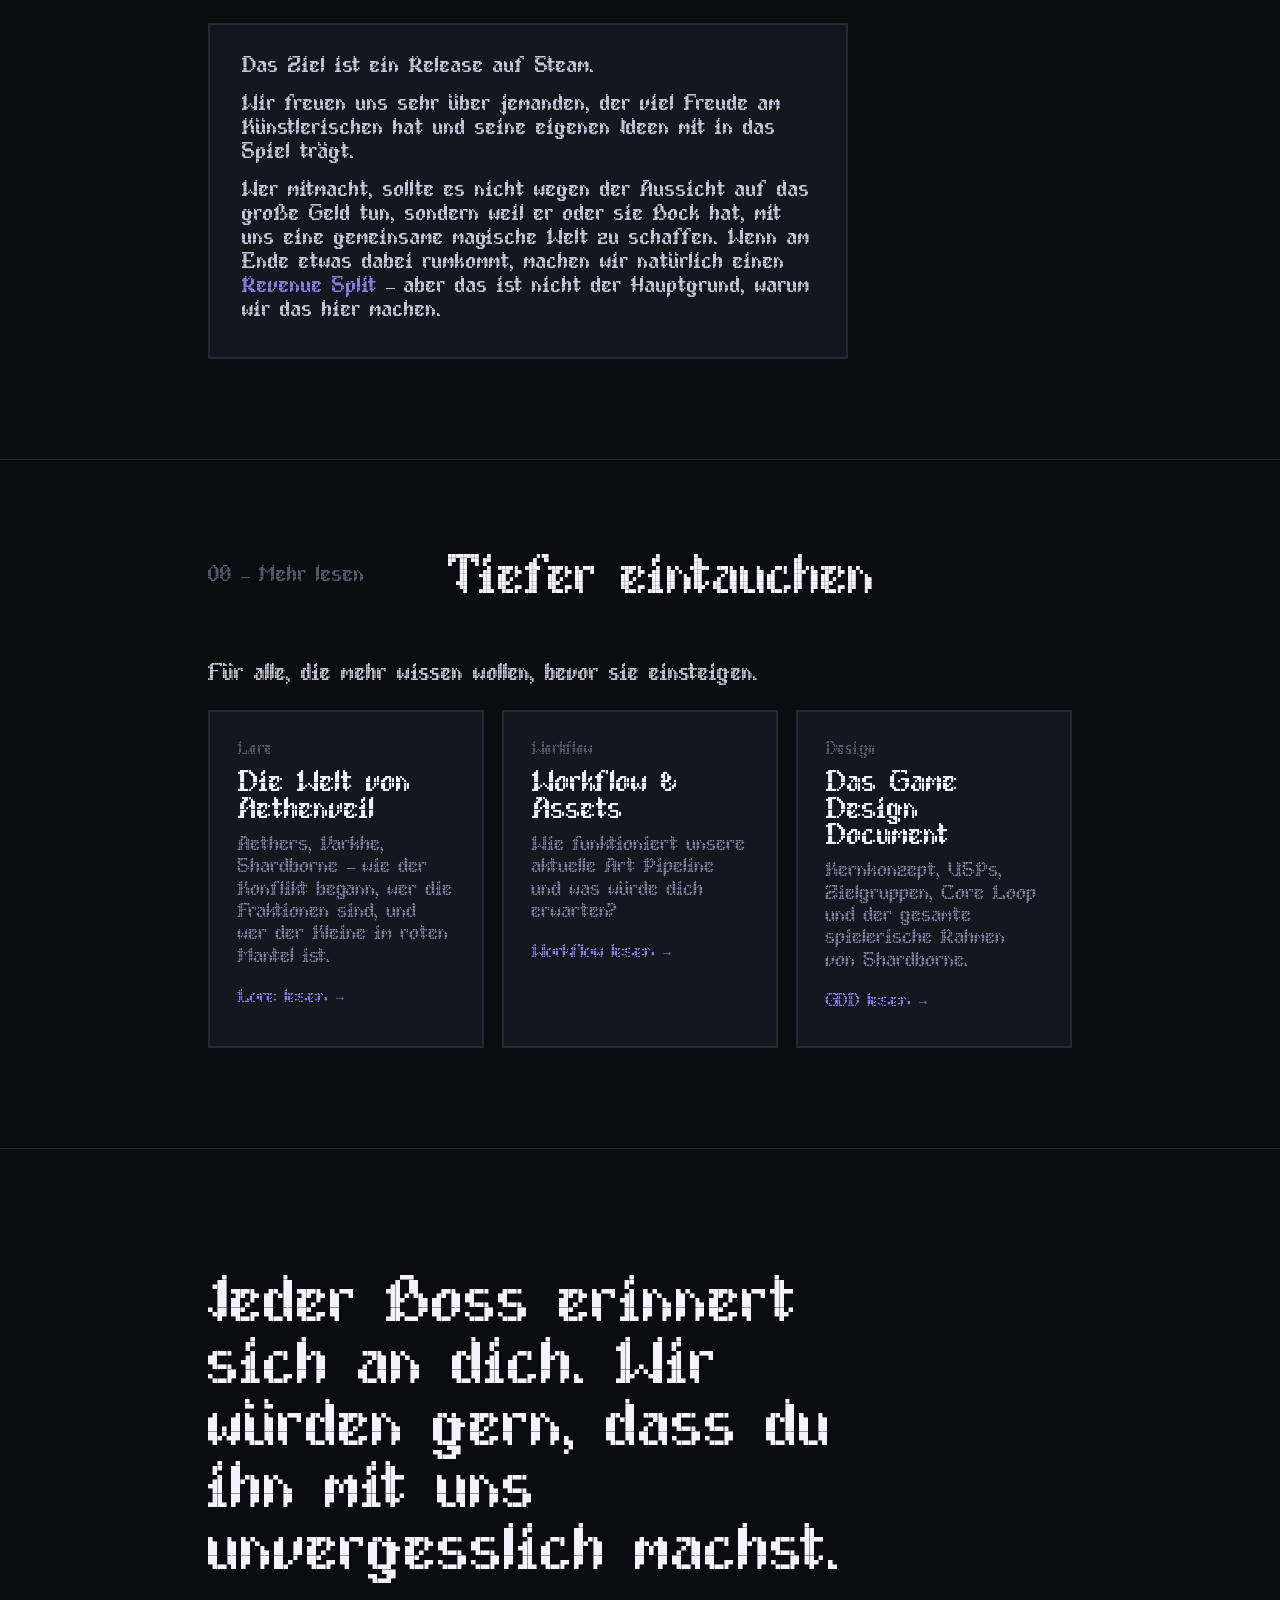
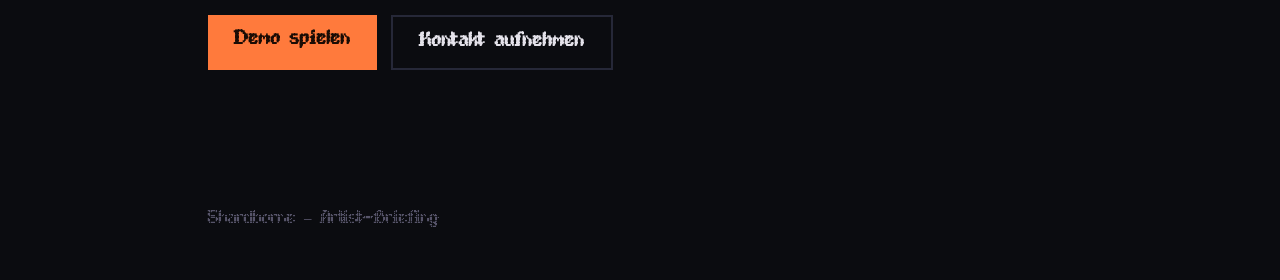
==== commit 2b78e3e8: "Update texts" ====
--- a/index.html
+++ b/index.html
@@ -80,14 +80,14 @@
   <div class="wrap">
     <div class="hero-eyebrow"><span class="rune">◆</span>Elementarer Bullet-Hell · Gesucht: Artist</div>
     <h1>Shardborne</h1>
-    <p class="hero-sub">Eine Welt, aus den Goettern selbst geformt — und langsam zwischen zwei Maechten zermahlen. Du jagst ihre Waechter, sammelst ihre Splitter, und formst daraus deine eigene Magie.</p>
+    <p class="hero-sub">Eine Welt, aus den Göttern selbst geformt — und langsam zwischen zwei Mächten zermahlen. Du jagst ihre Wächter, sammelst ihre Splitter, und formst daraus deine eigene Magie.</p>
     <div class="hero-tags">
       <span class="tag">Roguelite Bullet-Hell</span>
       <span class="tag">2D Pixel Art</span>
       <span class="tag">Passion Project</span>
     </div>
   </div>
-  <div class="scroll-cue"><span class="line"></span>Scroll fuer die ganze Geschichte</div>
+  <div class="scroll-cue"><span class="line"></span>Scroll für die ganze Geschichte</div>
 </header>
 
 <section>
@@ -96,7 +96,7 @@
       <div class="section-num">01 — In Aktion</div>
       <div class="section-title">Die Combat-Demo</div>
     </div>
-    <p class="lede">Videos folgen in Kuerze — hier entsteht die Vorschau der spielbaren Demo.</p>
+    <p class="lede">Videos folgen in Kürze — hier entsteht die Vorschau der spielbaren Demo.</p>
 
     <div class="video-grid">
       <div class="video-slot">
@@ -117,8 +117,8 @@
       <div class="section-num">02 — Setting</div>
       <div class="section-title">Eine Welt, die sich selbst auffrisst</div>
     </div>
-    <p class="lede">In grauer Vorzeit webten die <strong>Aethers</strong> die Realitaet aus reiner Elementarkraft und kristallisierten sie zu <strong>Shards</strong> — Fragmente purer Schoepfung. Die <strong>Varkhe</strong> fanden heraus, dass sich diese Shards nutzen und als Machtmittel einsetzen lassen. Was folgte, ist kein lauter Krieg. Es ist ein stilles, langsames Zermahlen der Welt zwischen zwei uebermaechtigen Kraeften.</p>
-    <p class="quote-line">Die freien Doerfer stehen mitten dazwischen. Sie kaempfen nicht, um diesen Krieg zu gewinnen. Sie kaempfen dafuer, dass sie morgen noch ein Zuhause haben.</p>
+    <p class="lede">In grauer Vorzeit webten die <strong>Aethers</strong> die Realität aus reiner Elementarkraft und kristallisierten sie zu <strong>Shards</strong> — Fragmente purer Schöpfung. Die <strong>Varkhe</strong> fanden heraus, dass sich diese Shards nutzen und als Machtmittel einsetzen lassen. Was folgte, war kein lauter Krieg, sondern ein stilles, langsames Zermahlen der Welt zwischen zwei übermächtigen Kräften.</p>
+    <p class="quote-line">Die einst idyllischen freien Dörfer stehen mitten dazwischen und müssen nun dafür kämpfen, dass sie morgen noch ein Zuhause haben.</p>
   </div>
 </section>
 
@@ -126,37 +126,37 @@
   <div class="wrap">
     <div class="section-head">
       <div class="section-num">03 — Fraktionen</div>
-      <div class="section-title">Drei Maechte, drei visuelle Sprachen</div>
-    </div>
-    <p class="lede">Jede Fraktion muendet in einer Boss/Gegner Kategorie mit eigenem Design-Ton, eigener Bewegungssprache, eigener Farbwelt.</p>
+      <div class="section-title">Drei Mächte, drei visuelle Sprachen</div>
+    </div>
+    <p class="lede">Jede Fraktion mündet in einer Boss/Gegner Kategorie mit eigenem Game Design, eigener Bewegungssprache, eigener Farbwelt.</p>
 
     <div class="factions">
       <div class="faction-card aether">
         <div>
           <h3>Die Aethers</h3>
-          <p>Die Schoepfer der Welt. Sie sind ueber alle Shards verteilt. Nicht boese, aber verzweifelt mit der Situation — statt sich zu erklaeren, korrigieren sie. Man kaempft nicht gegen die Aethers selbst, sondern gegen ihre ausgesandten Konstrukte.</p>
+          <p>Die Schöpfer der Welt. Sie sind über alle Shards verteilt. Nicht böse, aber verzweifelt mit der Situation — statt sich zu erklären, korrigieren sie. Man kämpft nicht gegen die Aethers selbst, sondern gegen ihre ausgesandten Konstrukte.</p>
         </div>
         <div class="visual-note">
-          <strong>Goetter-Kreaturen und Konstrukte</strong>
-          Uralt, geometrisch, fremdartig. Praezise und klar in ihrer Bewegung und Art.
+          <strong>Götter-Kreaturen und Konstrukte</strong>
+          Uralt, geometrisch, fremdartig. Präzise und klar in ihrer Bewegung und Art.
         </div>
       </div>
 
       <div class="faction-card varkhe">
         <div>
           <h3>Die Varkhe</h3>
-          <p>Gelehrte, die zu Kriegsherren wurden. Wollen die Welt kontrollieren, um sie nach ihrer eigenen Definition zu „reparieren". Es ist nicht das Ziel, das sie verfolgen, welches sie boese macht. Es ist ihre Art und ihr Verhaeltnis zu den Kosten.</p>
+          <p>Gelehrte, die zu Kriegsherren wurden. Wollen die Welt kontrollieren, um sie nach ihrer eigenen Definition zu „reparieren". Es ist nicht das Ziel, das sie verfolgen, welches sie böse macht. Es ist ihre Art und ihr Verhältnis zu den Kosten.</p>
         </div>
         <div class="visual-note">
           <strong>Forscher, Feldherren, magische Experimente</strong>
-          Bewusst, theatralisch, sich entwickelnde Charaktere. Klare elementare Domaenen und charakterspezifische Twists und Kniffe.
+          Bewusst, theatralisch, sich entwickelnde Charaktere. Klare elementare Domänen und charakterspezifische Twists und Kniffe.
         </div>
       </div>
 
       <div class="faction-card beast">
         <div>
           <h3>Beasts</h3>
-          <p>Kreaturen, veraendert durch Naehe zu den Shards in den Nestern, in denen sie leben. Sie verfolgen keine hoeheren Ziele, haben keine Zugehoerigkeit und agieren rein territorial.</p>
+          <p>Kreaturen, verändert durch Nähe zu den Shards in den Nestern, in denen sie leben. Sie verfolgen keine höheren Ziele, haben keine Zugehörigkeit und agieren rein territorial.</p>
         </div>
         <div class="visual-note">
           <strong>Tier-inspirierte Monster</strong>
@@ -166,12 +166,12 @@
 
       <div class="faction-card player">
         <div>
-          <h3>Die freien Doerfer</h3>
+          <h3>Die freien Dörfer</h3>
           <p>Keine Fraktion im politischen Sinn — Menschen, die gelernt haben, mit Shard-Energie zu leben statt sie auszubeuten. Der Spieler ist einer von ihnen.</p>
         </div>
         <div class="visual-note">
           <strong>Menschen und Charaktere</strong>
-          Warm, bodenstaendig, praktisch, humorvoll. Bewusster Kontrast zu den anderen Fraktionen.
+          Warm, bodenständig, praktisch, humorvoll. Bewusster Kontrast zu den anderen Fraktionen.
         </div>
       </div>
     </div>
@@ -187,22 +187,27 @@
     <p class="lede">Das Spiel basiert aktuell auf dem Asset-Pack <a href="https://rafaelmatos.itch.io/epic-rpg-world-collection" target="_blank" rel="noopener" style="color: var(--lightning); text-decoration: underline;">Epic RPG World Complete Collection von RafaelMatos</a>. Ziel ist nicht, es zu ersetzen — sondern es mit eigenen Sprites, Grafiken und Animationen zu erweitern.</p>
 
     <div class="categories">
-      <div class="cat-card">
-        <div class="cat-label">01</div>
-        <h4>Kampfeffekte</h4>
-        <p>Zauber-Effekte, Bullet-Animationen, VFX (Explosionen, Blitz-Ketten, Saeure am Boden, Feuer).</p>
+      <div class="cat-card focus">
+        <div class="cat-label">01 — Hauptfokus</div>
+        <h4>Boss- & Gegneranimation</h4>
+        <p>Bosse definieren nicht nur die spannendsten Elemente des Spiels, sondern tragen auch die Geschichte von Shardborne. Sie müssen stimmig in das Bild passen und auf die Bedürfnisse der Welt angepasst werden.</p>
+        <p>Diese fertig in der Form zu finden, wie wir sie brauchen, ist nahezu unmöglich und wird eine der Hauptaufgaben von dir als Artist.</p>
       </div>
       <div class="cat-card">
         <div class="cat-label">02</div>
-        <h4>Props</h4>
-        <p>Umgebungsobjekte fuer Raeume und Biome — vom Tisch und Stuhl bis hin zu Stalagmiten und Kristallen.</p>
-      </div>
-      <div class="cat-card focus">
-        <div class="cat-label">03 — Hauptfokus</div>
-        <h4>Boss- & Gegneranimation</h4>
-        <p>Bosse definieren nicht nur die spannendsten Elemente des Spiels, sondern tragen auch die Geschichte von Shardborne. Sie muessen stimmig in das Bild passen und auf die Beduerfnisse der Welt angepasst werden.</p>
-        <p>Diese fertig in der Form zu finden, wie wir sie brauchen, ist nahezu unmoeglich und wird eine der Hauptaufgaben von dir als Artist.</p>
-      </div>
+        <h4>Kampfeffekte</h4>
+        <p>Zauber-Effekte, Bullet-Animationen, VFX (Explosionen, Blitz-Ketten, Säure am Boden, Feuer).</p>
+      </div>
+      <div class="cat-card">
+        <div class="cat-label">03</div>
+        <h4>Props & Tilesets</h4>
+        <p>Assets für Räume und Biome — vom Tisch und Stuhl bis hin zu Stalagmiten und Marmorfliesen.</p>
+      </div>
+    </div>
+
+    <div class="body-col" style="margin-top: 28px;">
+      <p>Wir wollen vorankommen mit dem Projekt. Das heißt auch, dass es schön wäre, wenn du Zeit hast, die du in das Projekt investieren kannst.</p>
+      <p>Wie aus dem Asset-Pack zu entnehmen ist, ist der Art-Stil ein Fantasy-inspirierter 32×32 Pixel Art — du solltest Spaß daran haben, diesen mit uns weiter zu entwickeln und zu verfeinern.</p>
     </div>
   </div>
 </section>
@@ -217,12 +222,12 @@
     <div class="roadmap">
       <div class="road-step done">
         <h5>Basis-Kampfsystem & erste Dungeon-Generation</h5>
-        <p>Basis-Kampfsystem und erste Dungeon-Generation stehen — die Grundlage fuer alles Weitere.</p>
+        <p>Basis-Kampfsystem und erste Dungeon-Generation stehen — die Grundlage für alles Weitere.</p>
         <a class="link-placeholder" href="https://play.unity.com/en/games/e10fb6bb-6f83-4852-bd4e-c260119b2be6/shardborne" target="_blank" rel="noopener">🔗 Unity Play | Shardborne game</a>
       </div>
       <div class="road-step">
-        <h5>Erste Boss-Kaempfe ausarbeiten</h5>
-        <p>Ausarbeitung erster Boss-Kaempfe — Muster, Phasen, Telegraphs.</p>
+        <h5>Erste Boss-Kämpfe ausarbeiten</h5>
+        <p>Ausarbeitung erster Boss-Kämpfe — Muster, Phasen, Telegraphs.</p>
       </div>
       <div class="road-step">
         <h5>Steam-Seite launchen</h5>
@@ -233,7 +238,7 @@
         <p>Die Geschichte von Shardborne kommt ins Spiel.</p>
       </div>
       <div class="road-step">
-        <h5>Vollstaendiger Steam-Release</h5>
+        <h5>Vollständiger Steam-Release</h5>
         <p>Das langfristige Ziel.</p>
       </div>
     </div>
@@ -249,10 +254,10 @@
 
     <div class="team-block">
       <p>Aktuell sind wir zu zweit:</p>
-      <p><strong>Linus</strong> → Sound & Game Design<br><strong>Philipp</strong> → Urspruengliche Idee und Programmierung</p>
-      <p>Was uns antreibt, ist die Lust, gemeinsam etwas zu bauen, auf das wir stolz sein koennen.</p>
-      <p>Wir suchen jemanden, der Teil des Teams wird und mitgestalten moechte. Der Bildsprache, Stimmung und visuelle Identitaet nicht nur umsetzt, sondern mitdenkt und mitentwickelt.</p>
-      <p>Aktuell treffen wir uns alle 1-2 Wochen via Discord, um die naechsten Punkte zu besprechen, gemeinsam den Stand zu testen oder einfach nur um zu schnacken. Wenn moeglich versuchen wir uns auch ab und zu an Wochenenden in Person zu treffen (Osnabrueck & Luebeck).</p>
+      <p><strong>Linus</strong> → Sound & Game Design<br><strong>Philipp</strong> → Ursprüngliche Idee und Programmierung</p>
+      <p>Was uns antreibt, ist die Lust, gemeinsam etwas zu bauen, auf das wir stolz sein können.</p>
+      <p>Wir suchen jemande(n), der/die Teil des Teams wird und mitgestalten möchte. Der Bildsprache, Stimmung und visuelle Identität nicht nur umsetzt, sondern mitdenkt und mitentwickelt.</p>
+      <p>Aktuell treffen wir uns alle 1-2 Wochen via Discord, um die nächsten Punkte zu besprechen, gemeinsam den Stand zu testen oder einfach nur um zu schnacken. Wenn möglich versuchen wir uns auch ab und zu an Wochenenden in Person zu treffen (Osnabrück & Lübeck).</p>
     </div>
   </div>
 </section>
@@ -266,46 +271,31 @@
 
     <div class="team-block">
       <p>Das Ziel ist ein Release auf Steam.</p>
-      <p>Wir freuen uns sehr ueber jemanden, der viel Freude am Kuenstlerischen hat und seine eigenen Ideen mit in das Spiel traegt.</p>
-      <p>Wer mitmacht, sollte es nicht wegen der Aussicht auf das große Geld tun, sondern weil er oder sie Bock hat, mit uns eine gemeinsame magische Welt zu schaffen. Wenn am Ende etwas dabei rumkommt, machen wir natuerlich einen <span class="highlight">Revenue Split</span> — aber das ist nicht der Hauptgrund, warum wir das hier machen.</p>
-    </div>
-  </div>
-</section>
-
-<section>
-  <div class="wrap">
-    <div class="section-head">
-      <div class="section-num">08 — Erwartungen</div>
-      <div class="section-title">Was wir von dir brauchen</div>
-    </div>
-
-    <div class="team-block">
-      <p>Wir wollen vorankommen mit dem Projekt. Das heißt auch, dass es schoen waere, wenn du Zeit hast, die du in das Projekt investieren kannst.</p>
-      <p>Wie aus dem Asset-Pack zu entnehmen ist, ist der Art-Stil ein Fantasy-inspirierter 32×32 Pixel Art — du solltest Spaß daran haben, diesen mit uns weiter zu entwickeln und zu verfeinern.</p>
-      <p>Eine gewisse Vorerfahrung im Bereich Digital Art waere wuenschenswert. Solltest du noch nie Pixel Art gemacht haben, aber Bock auf das Projekt haben, ist das aber auch kein Problem.</p>
-    </div>
-  </div>
-</section>
-
-<section>
-  <div class="wrap">
-    <div class="section-head">
-      <div class="section-num">09 — Mehr lesen</div>
+      <p>Wir freuen uns sehr über jemanden, der viel Freude am Künstlerischen hat und seine eigenen Ideen mit in das Spiel trägt.</p>
+      <p>Wer mitmacht, sollte es nicht wegen der Aussicht auf das große Geld tun, sondern weil er oder sie Bock hat, mit uns eine gemeinsame magische Welt zu schaffen. Wenn am Ende etwas dabei rumkommt, machen wir natürlich einen <span class="highlight">Revenue Split</span> — aber das ist nicht der Hauptgrund, warum wir das hier machen.</p>
+    </div>
+  </div>
+</section>
+
+<section>
+  <div class="wrap">
+    <div class="section-head">
+      <div class="section-num">08 — Mehr lesen</div>
       <div class="section-title">Tiefer eintauchen</div>
     </div>
-    <p class="lede">Fuer alle, die mehr wissen wollen, bevor sie einsteigen.</p>
+    <p class="lede">Für alle, die mehr wissen wollen, bevor sie einsteigen.</p>
 
     <div class="subpage-links three">
       <a href="story.html" class="subpage-card">
         <div class="cat-label">Lore</div>
         <h4>Die Welt von Aethenveil</h4>
-        <p>Aethers, Varkhe, Shardborne — wie der Konflikt begann, wer die Fraktionen sind, und was es mit dem Protagonisten eigentlich ist.</p>
+        <p>Aethers, Varkhe, Shardborne — wie der Konflikt begann, wer die Fraktionen sind, und wer der Kleine im roten Mantel ist.</p>
         <span class="go-arrow">Lore lesen →</span>
       </a>
       <a href="workflow.html" class="subpage-card">
         <div class="cat-label">Workflow</div>
         <h4>Workflow & Assets</h4>
-        <p>Wie funktioniert unsere aktuelle Art-Pipeline und was wuerde dich erwarten?</p>
+        <p>Wie funktioniert unsere aktuelle Art Pipeline und was würde dich erwarten?</p>
         <span class="go-arrow">Workflow lesen →</span>
       </a>
       <a href="gdd.html" class="subpage-card">
@@ -320,7 +310,7 @@
 
 <section class="closing">
   <div class="wrap">
-    <h2>Jeder Boss erinnert sich an dich. Wir wuerden gern, dass du ihn mit uns unvergesslich machst.</h2>
+    <h2>Jeder Boss erinnert sich an dich. Wir würden gern, dass du ihn mit uns unvergesslich machst.</h2>
     <div class="cta-row">
       <a class="cta primary" href="https://play.unity.com/en/games/e10fb6bb-6f83-4852-bd4e-c260119b2be6/shardborne" target="_blank" rel="noopener">Demo spielen</a>
       <a class="cta secondary" href="https://discord.gg/ezAuq7Gc7X" target="_blank" rel="noopener">Kontakt aufnehmen</a>
--- a/style.css
+++ b/style.css
@@ -1,6 +1,6 @@
 @font-face {
-  font-family: 'Alagard';
-  src: url('fonts/alagard.ttf') format('truetype');
+  font-family: 'Fabled_Font';
+  src: url('fonts/fabled-font.ttf') format('truetype');
   font-weight: normal;
   font-style: normal;
   font-display: swap;
@@ -18,7 +18,7 @@
   --fire: #ff7a3c;
   --lightning: #5fd0dd;
   --varkhe: #8b7ae0;
-  --serif: 'Alagard', 'Press Start 2P', 'Courier New', monospace;
+  --serif: 'Fabled_Font', 'Press Start 2P', 'Courier New', monospace;
   --sans: 'Inter', -apple-system, sans-serif;
 }
 
@@ -52,6 +52,58 @@
     radial-gradient(ellipse 600px 400px at 15% -5%, rgba(139,122,224,0.08), transparent 60%),
     radial-gradient(ellipse 700px 500px at 90% 15%, rgba(255,122,60,0.06), transparent 60%);
   z-index: 0;
+}
+
+/* ---------- ELEMENTAL PIXEL SHARDS ---------- */
+.shard-field {
+  position: absolute;
+  top: 0;
+  left: 0;
+  right: 0;
+  height: 100vh;
+  pointer-events: none;
+  overflow: hidden;
+  z-index: 0;
+  will-change: transform;
+}
+
+.pixel-shard {
+  position: absolute;
+  opacity: 0.4;
+  image-rendering: pixelated;
+  animation-name: shard-bob, shard-pulse;
+  animation-timing-function: ease-in-out, ease-in-out;
+  animation-iteration-count: infinite, infinite;
+  animation-direction: alternate, alternate;
+}
+
+.shard-fire {
+  color: var(--fire);
+  filter: drop-shadow(0 0 5px rgba(255,122,60,0.55));
+}
+
+.shard-lightning {
+  color: var(--lightning);
+  filter: drop-shadow(0 0 5px rgba(95,208,221,0.55));
+}
+
+.shard-varkhe {
+  color: var(--varkhe);
+  filter: drop-shadow(0 0 5px rgba(139,122,224,0.55));
+}
+
+@keyframes shard-bob {
+  0%   { transform: translateY(0) rotate(0deg); }
+  100% { transform: translateY(-26px) rotate(12deg); }
+}
+
+@keyframes shard-pulse {
+  0%   { opacity: 0.22; }
+  100% { opacity: 0.62; }
+}
+
+@media (max-width: 680px) {
+  .shard-field .pixel-shard:nth-child(n+9) { display: none; }
 }
 
 /* ---------- NAV ---------- */
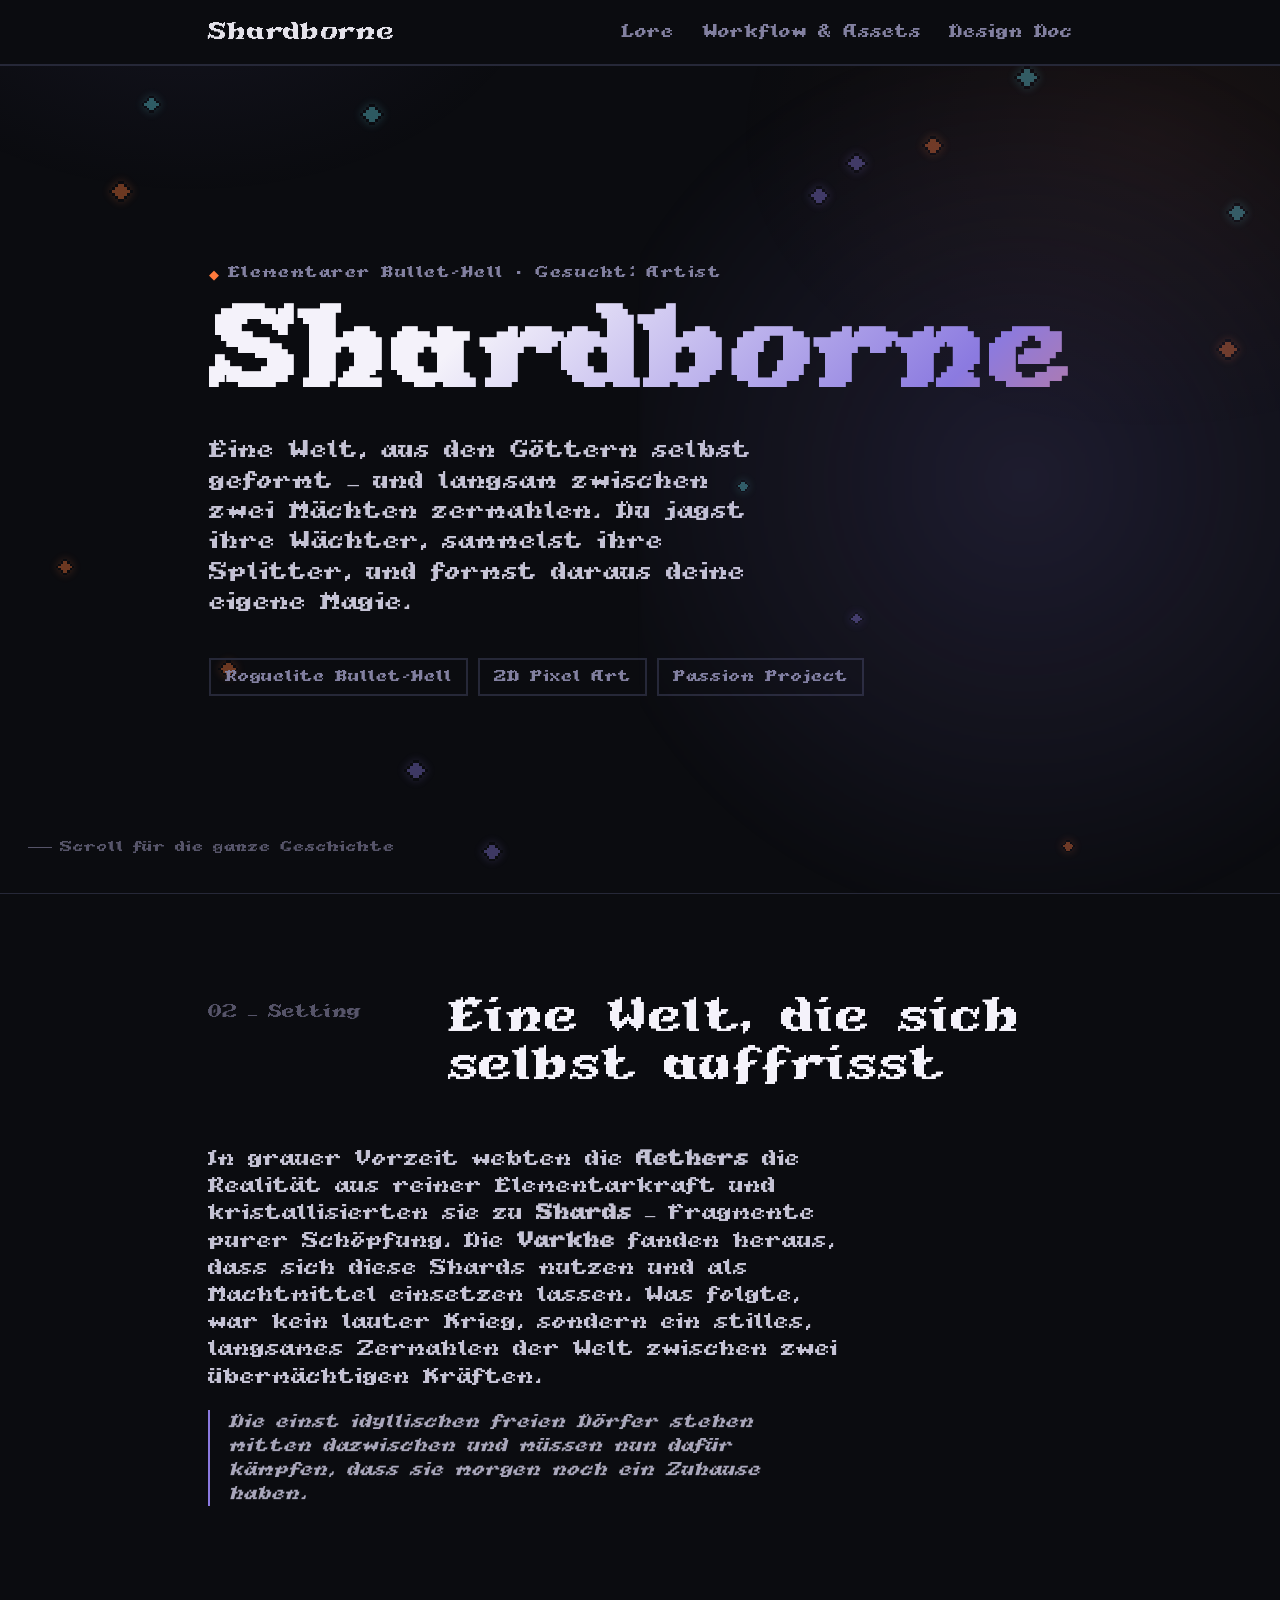
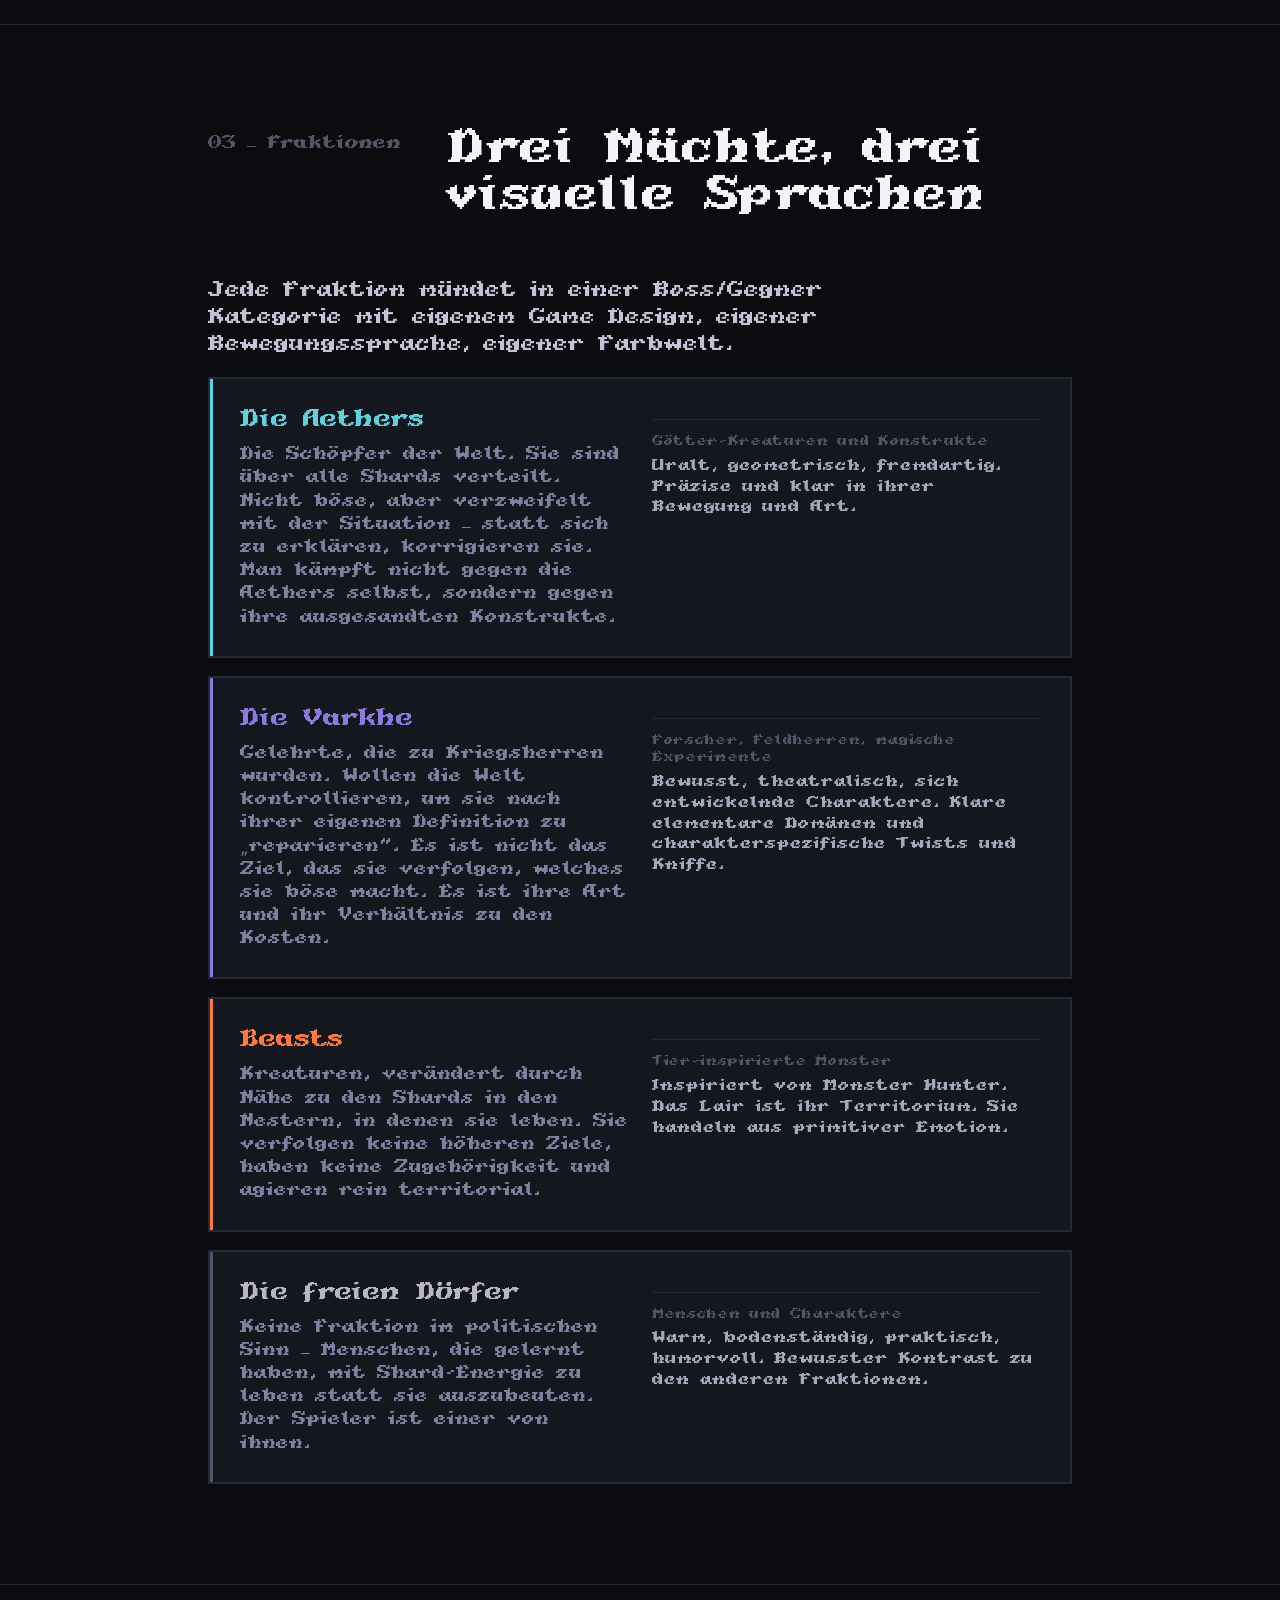
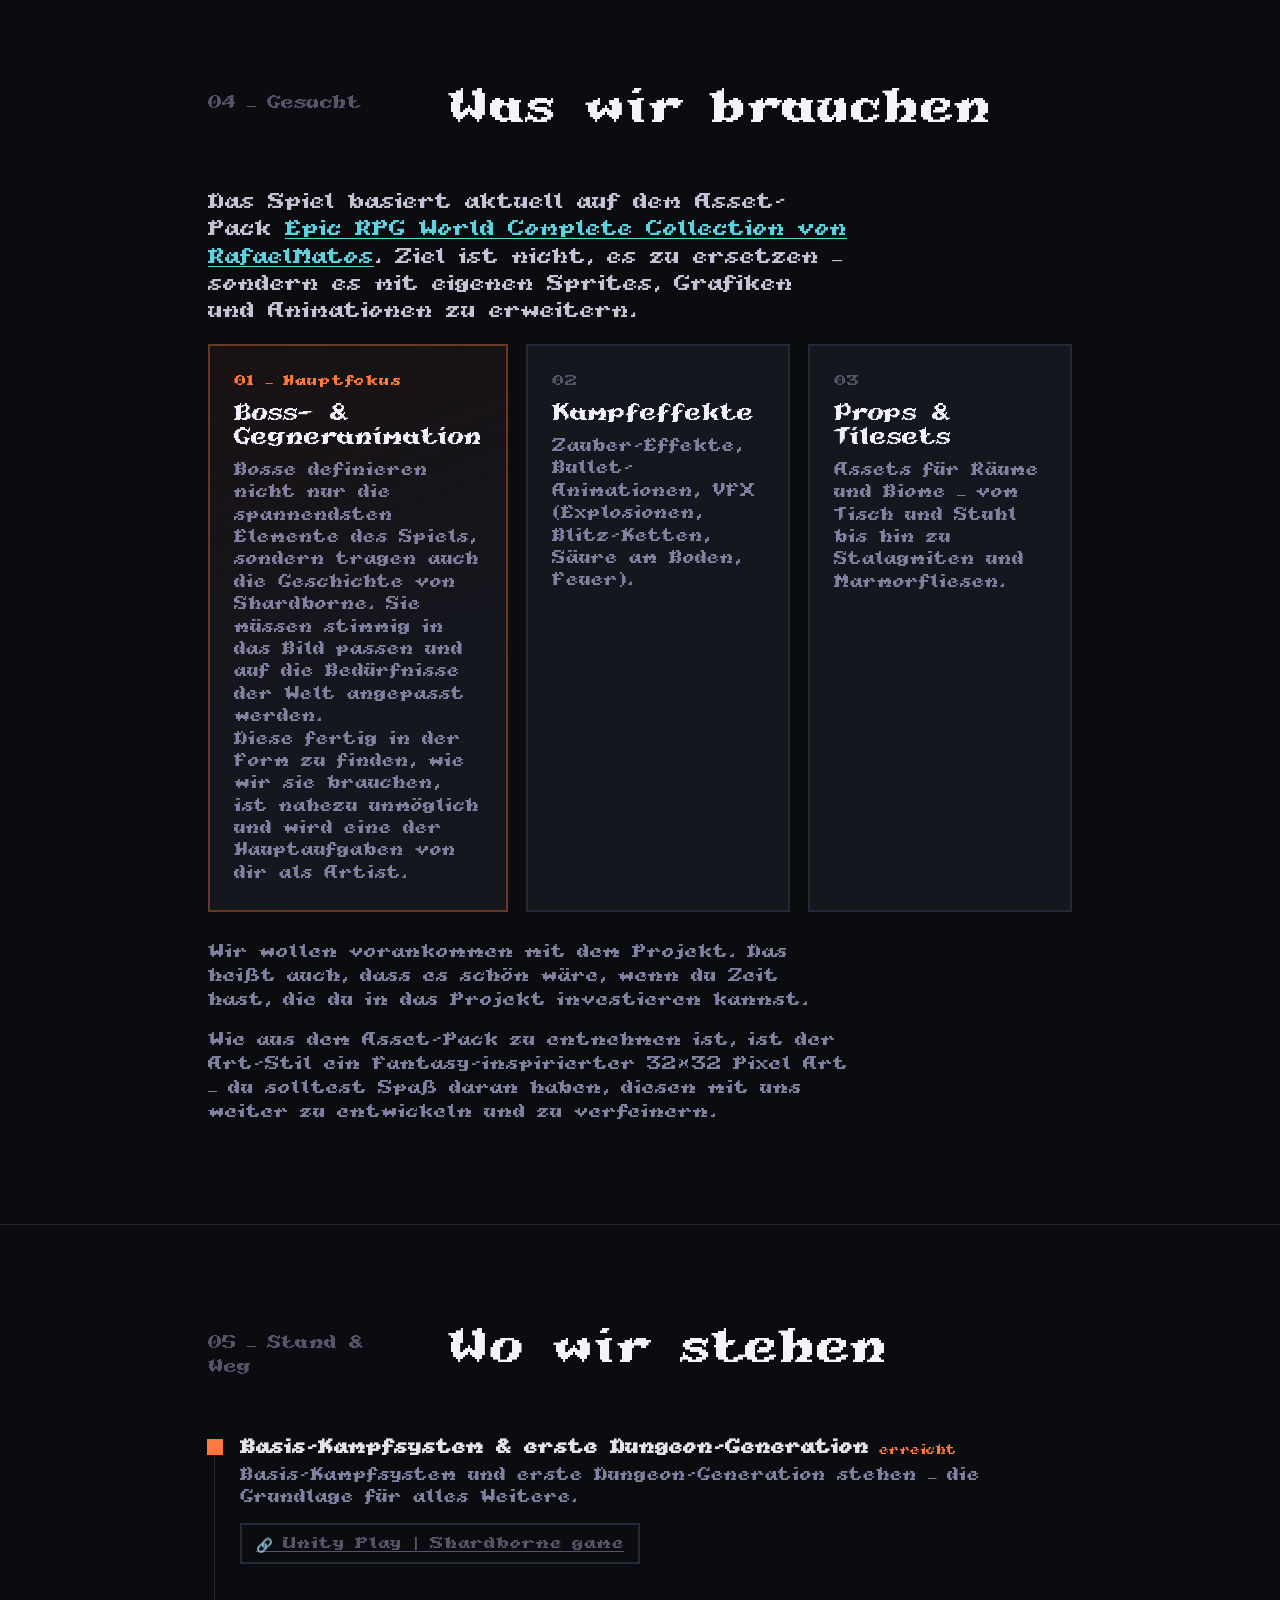
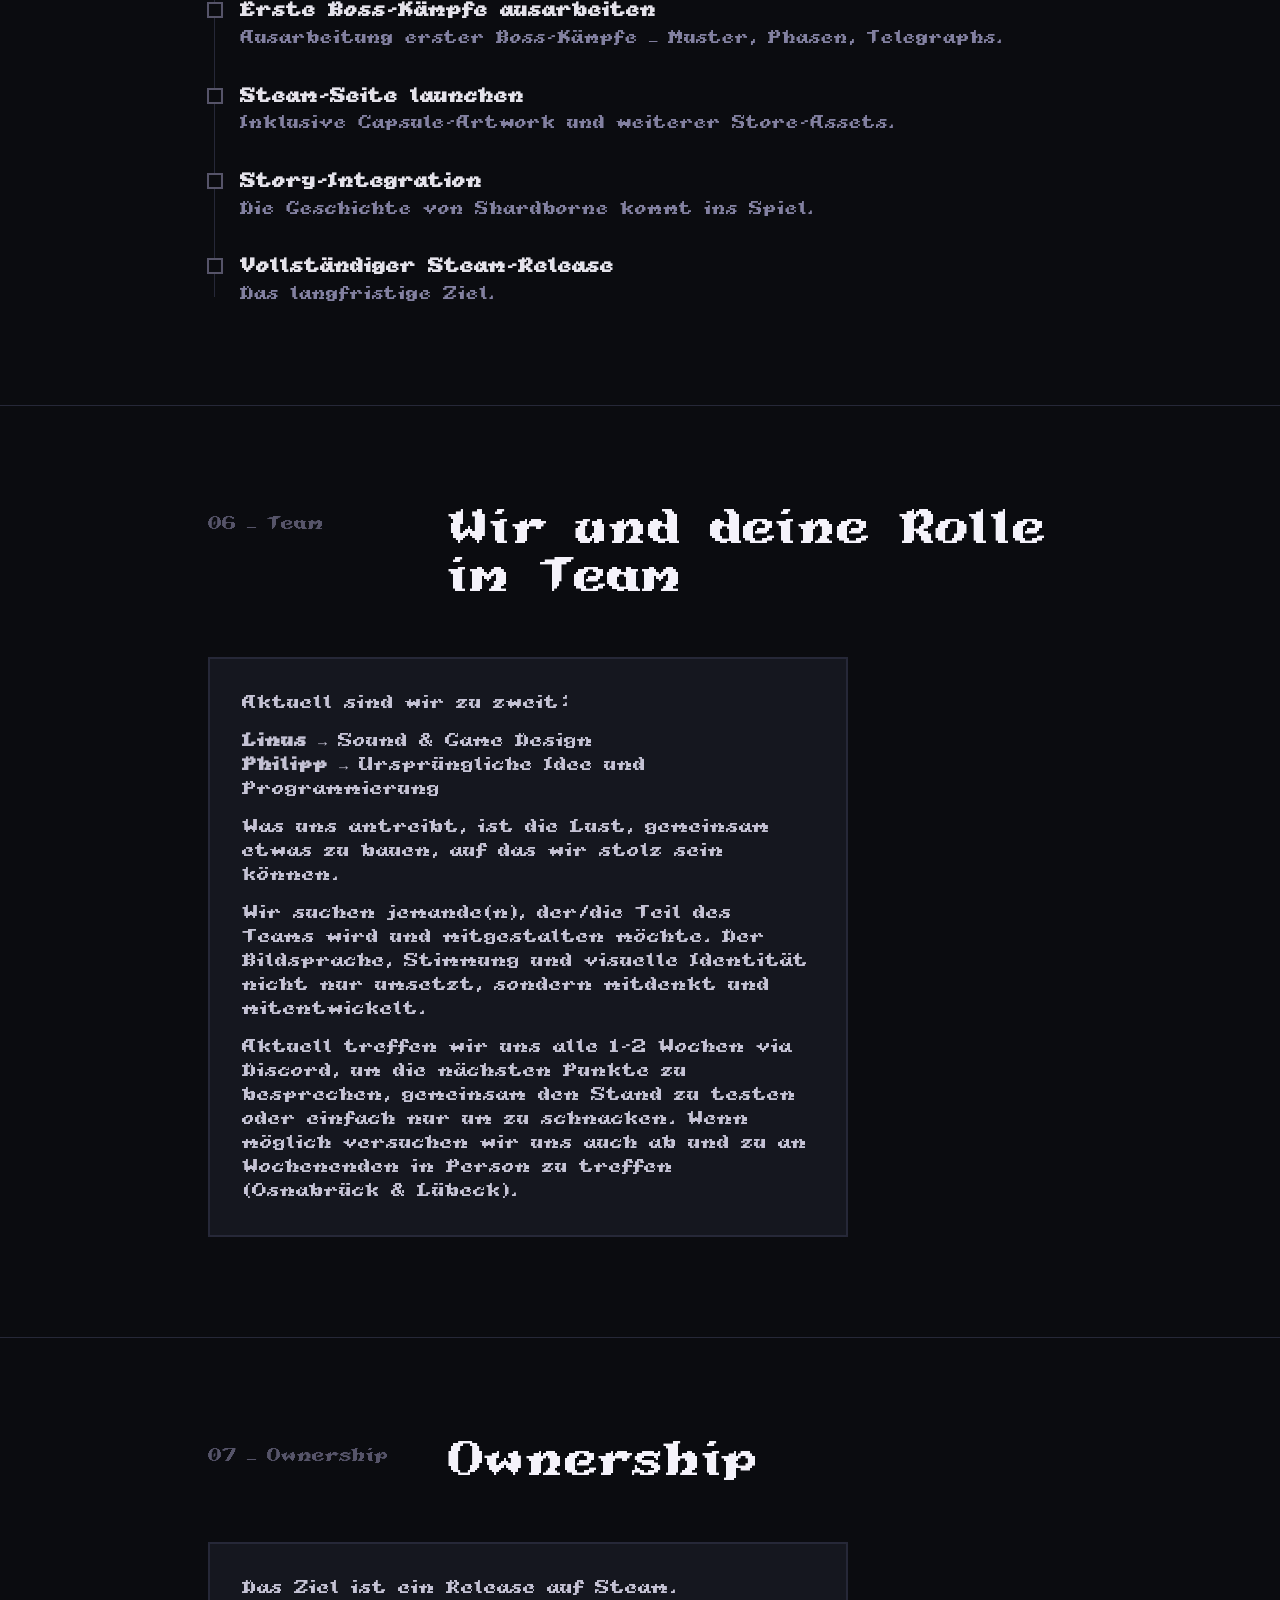
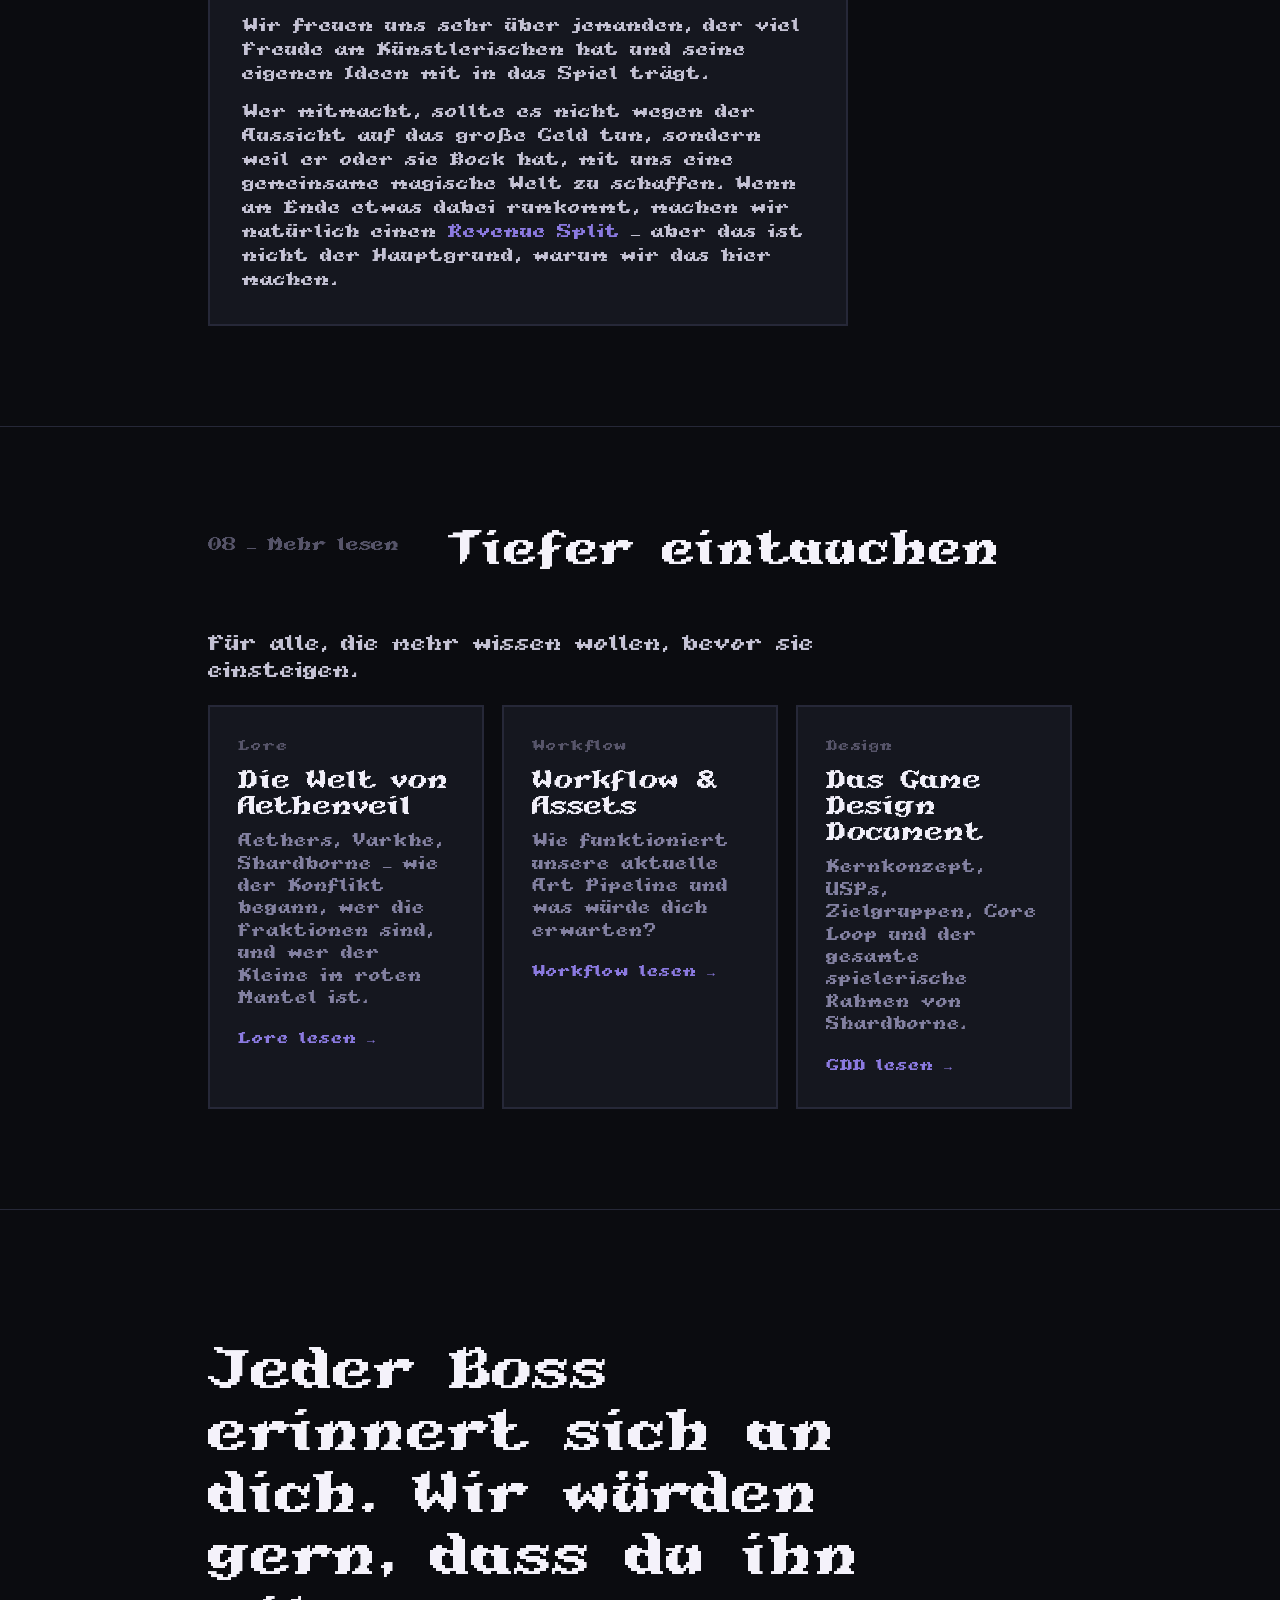
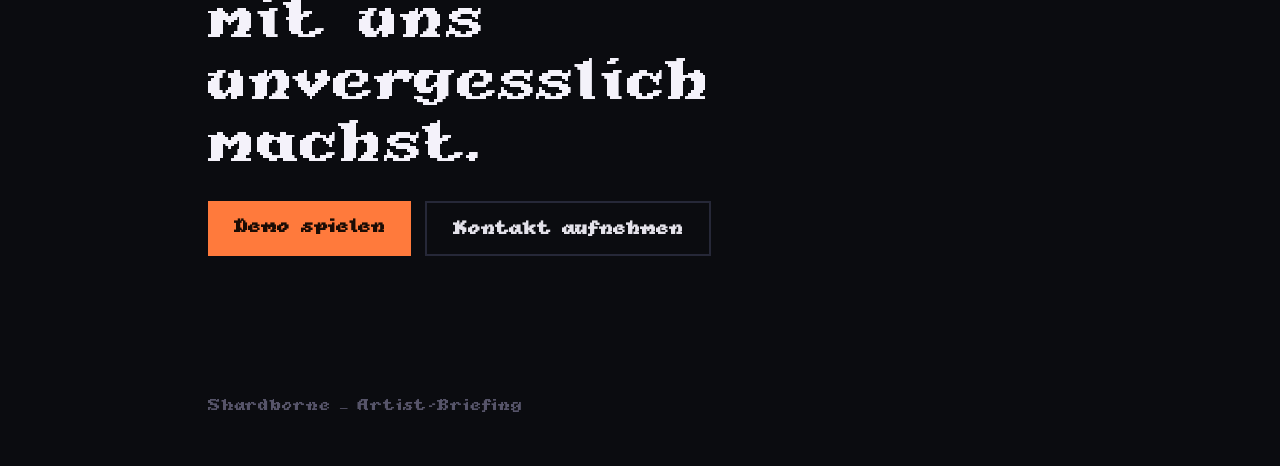
==== commit f66fd389: "remove video section" ====
--- a/index.html
+++ b/index.html
@@ -93,27 +93,6 @@
 <section>
   <div class="wrap">
     <div class="section-head">
-      <div class="section-num">01 — In Aktion</div>
-      <div class="section-title">Die Combat-Demo</div>
-    </div>
-    <p class="lede">Videos folgen in Kürze — hier entsteht die Vorschau der spielbaren Demo.</p>
-
-    <div class="video-grid">
-      <div class="video-slot">
-        <div class="play-icon">▶</div>
-        <div class="video-caption">Gameplay-Video: Bullet-Hell-Kampf & Kernmechaniken</div>
-      </div>
-      <div class="video-slot">
-        <div class="play-icon">▶</div>
-        <div class="video-caption">Erkundung & Dungeon-Traversal</div>
-      </div>
-    </div>
-  </div>
-</section>
-
-<section>
-  <div class="wrap">
-    <div class="section-head">
       <div class="section-num">02 — Setting</div>
       <div class="section-title">Eine Welt, die sich selbst auffrisst</div>
     </div>
--- a/style.css
+++ b/style.css
@@ -1,11 +1,17 @@
 @font-face {
-  font-family: 'Fabled_Font';
-  src: url('fonts/fabled-font.ttf') format('truetype');
+  font-family: 'Merlin8x8';
+  src: url('fonts/merlin-8x8.ttf') format('truetype');
   font-weight: normal;
   font-style: normal;
   font-display: swap;
 }
-@import url('https://fonts.googleapis.com/css2?family=Inter:wght@400;500;600&display=swap');
+@font-face {
+  font-family: 'Merlin16x16';
+  src: url('fonts/merlin-16x16.ttf') format('truetype');
+  font-weight: normal;
+  font-style: normal;
+  font-display: swap;
+}
 
 :root {
   --bg: #0b0c10;
@@ -18,8 +24,8 @@
   --fire: #ff7a3c;
   --lightning: #5fd0dd;
   --varkhe: #8b7ae0;
-  --serif: 'Fabled_Font', 'Press Start 2P', 'Courier New', monospace;
-  --sans: 'Inter', -apple-system, sans-serif;
+  --serif: 'Merlin16x16', 'Press Start 2P', 'Courier New', monospace;
+  --sans: 'Merlin8x8', 'Courier New', monospace;
 }
 
 * { box-sizing: border-box; margin: 0; padding: 0; }
@@ -29,7 +35,7 @@
 body {
   background: var(--bg);
   color: var(--text);
-  font-family: var(--serif);
+  font-family: var(--sans);
   line-height: 1.6;
   -webkit-font-smoothing: antialiased;
 }
@@ -908,4 +914,4 @@
 .faction-card h3, .cat-card h4, .subpage-card h4,
 .boss-title, .pillar-card h5 {
   font-weight: 400;
-}
+}
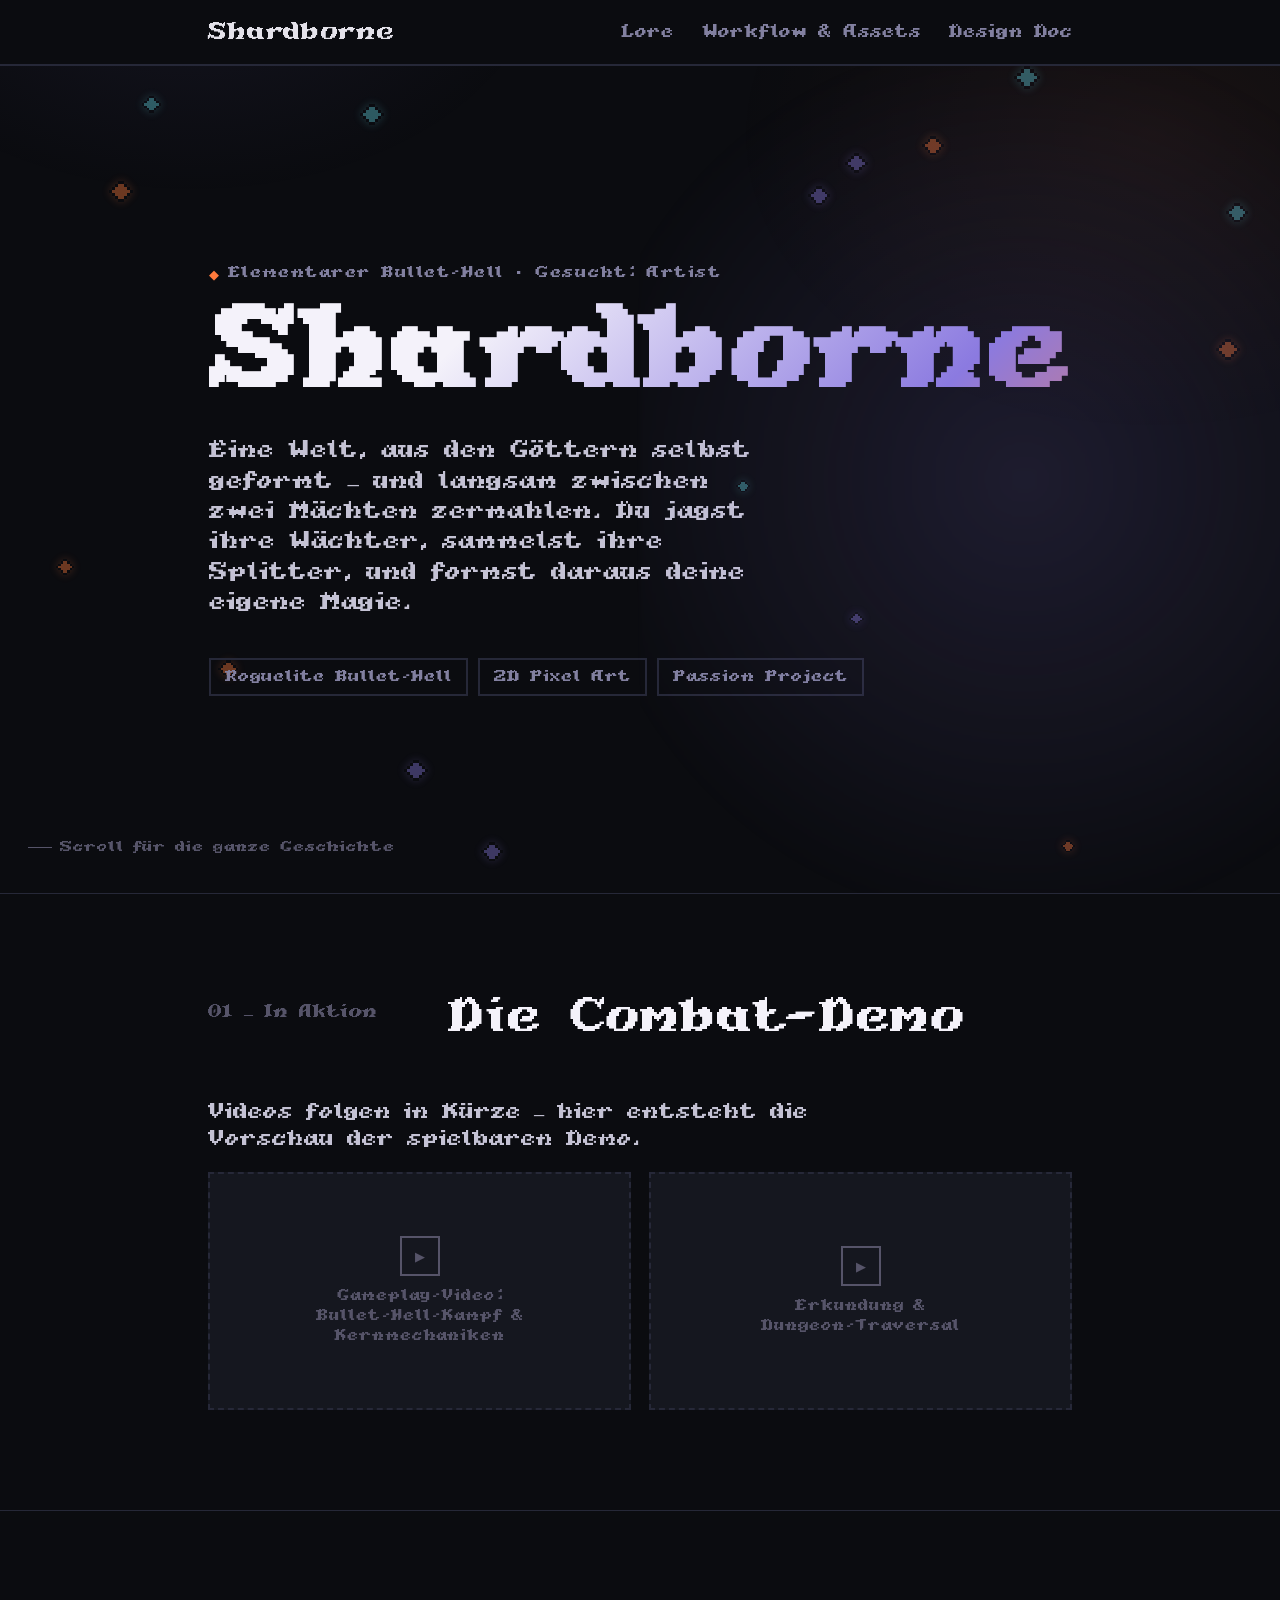
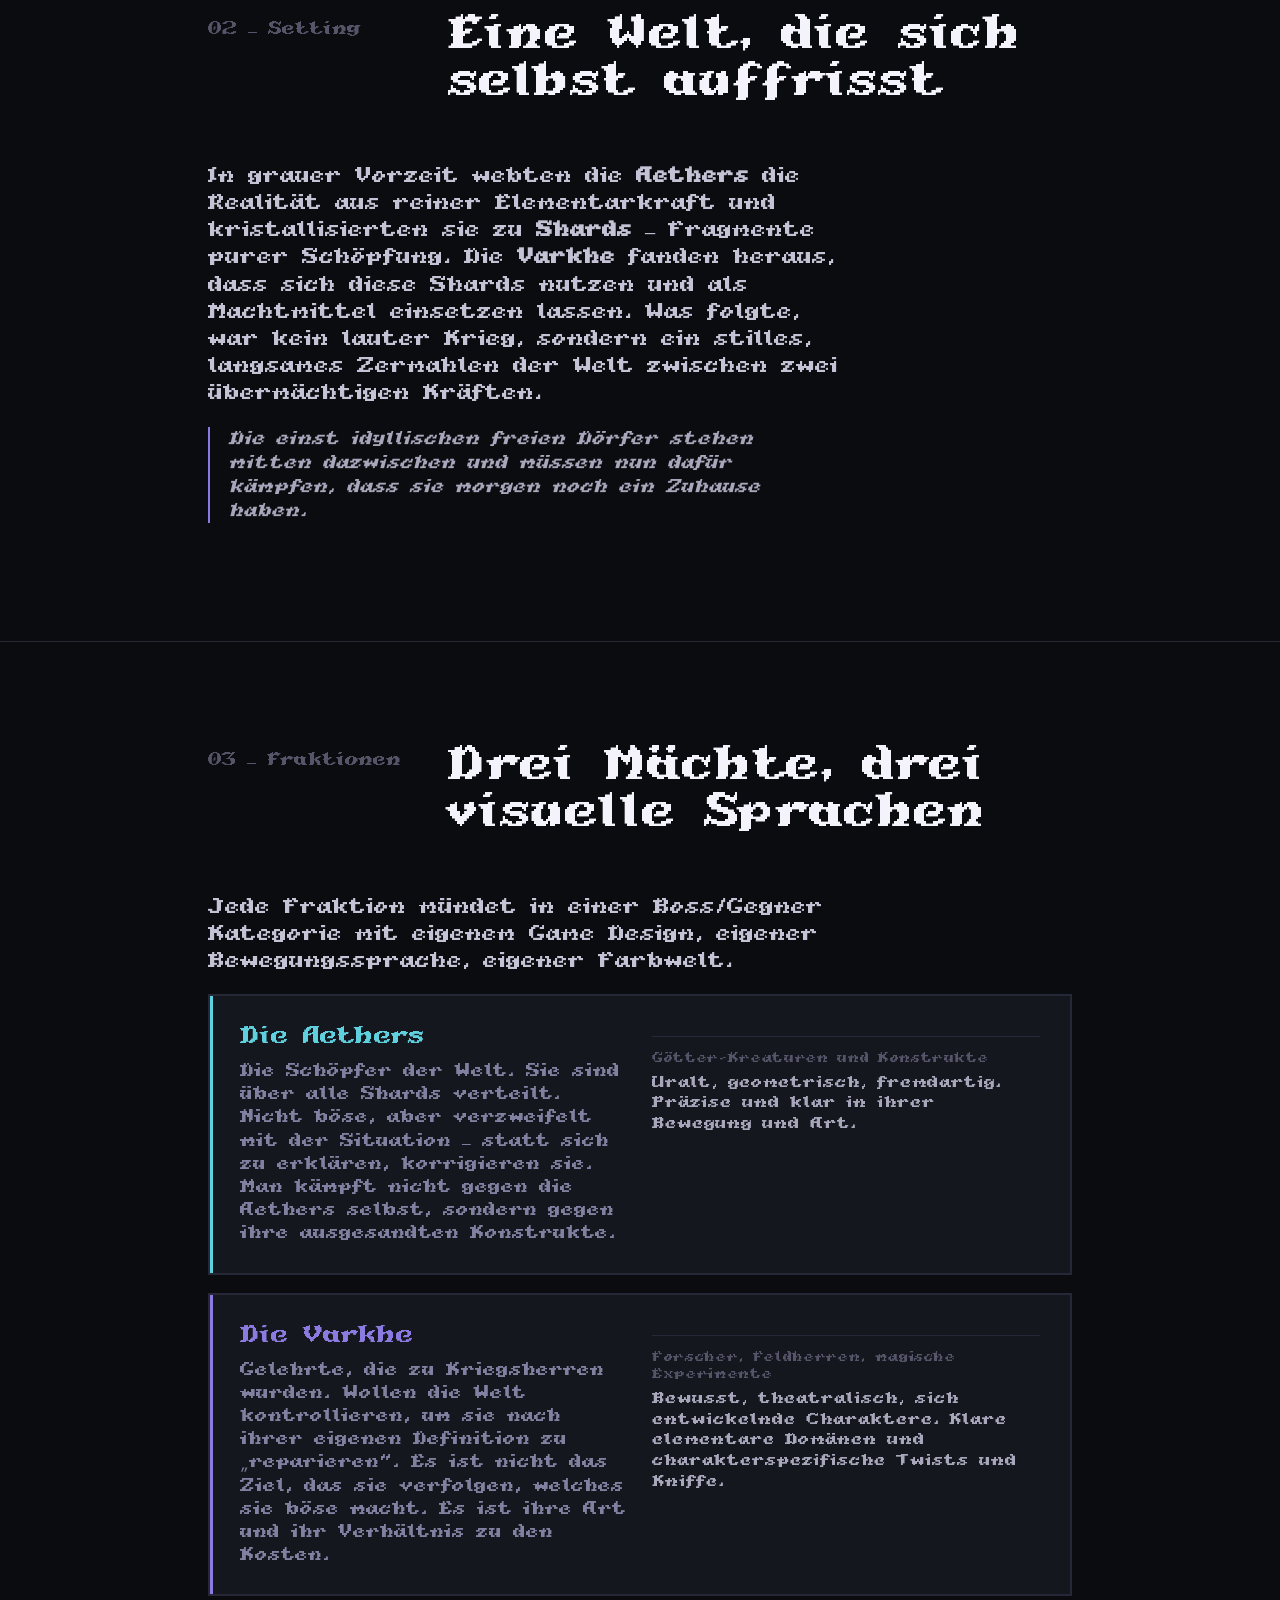
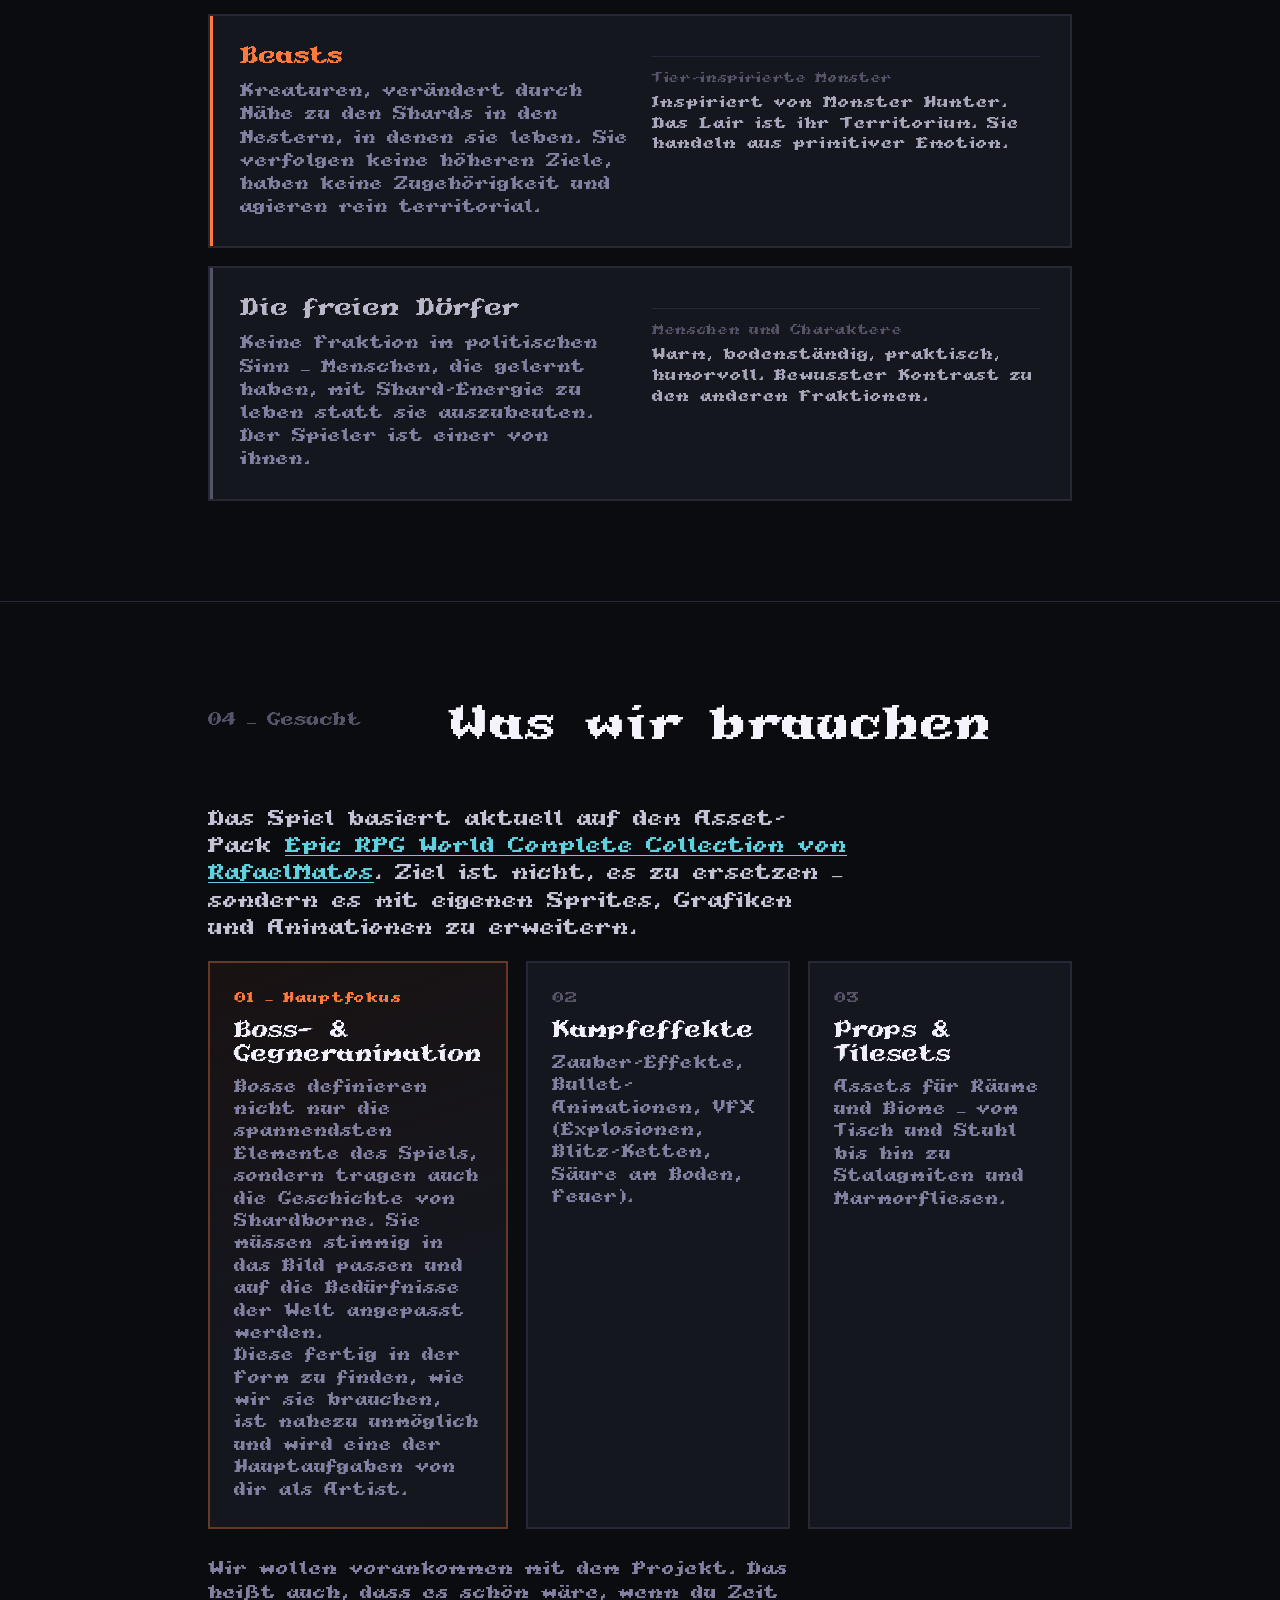
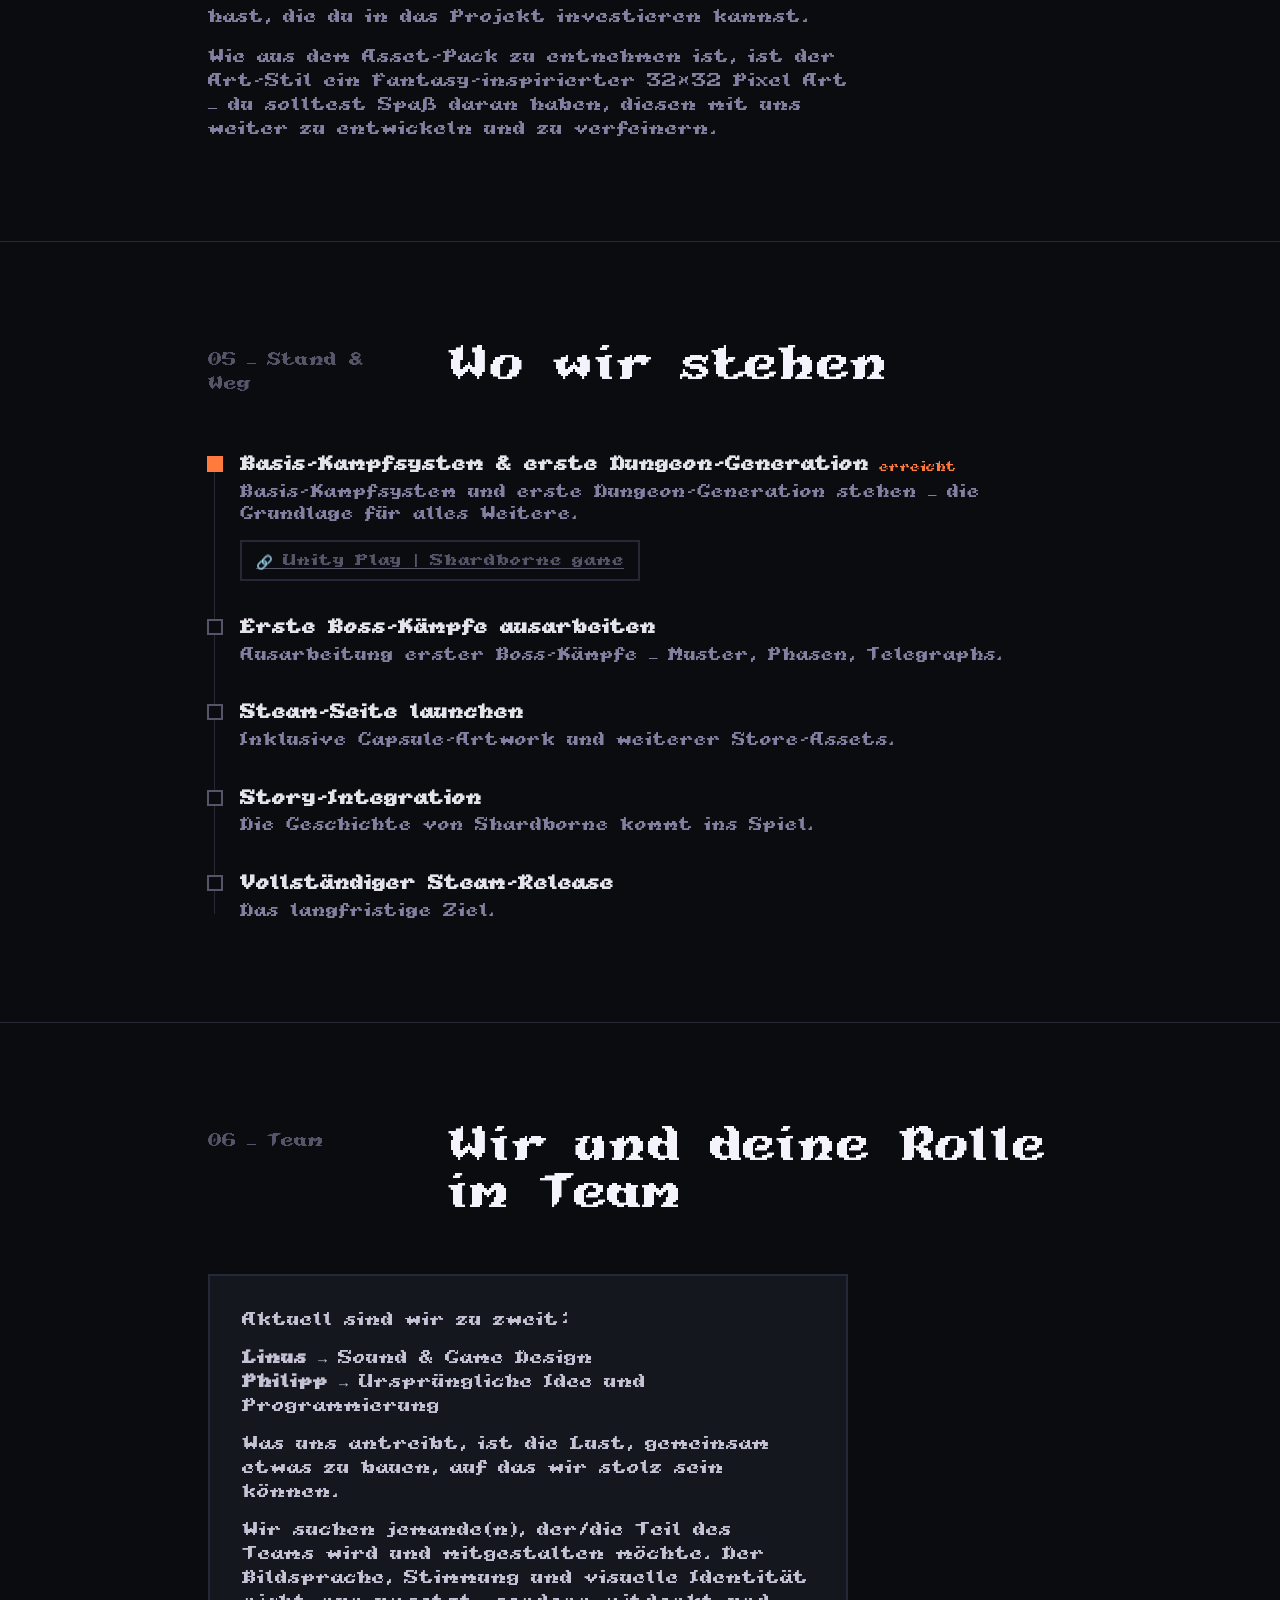
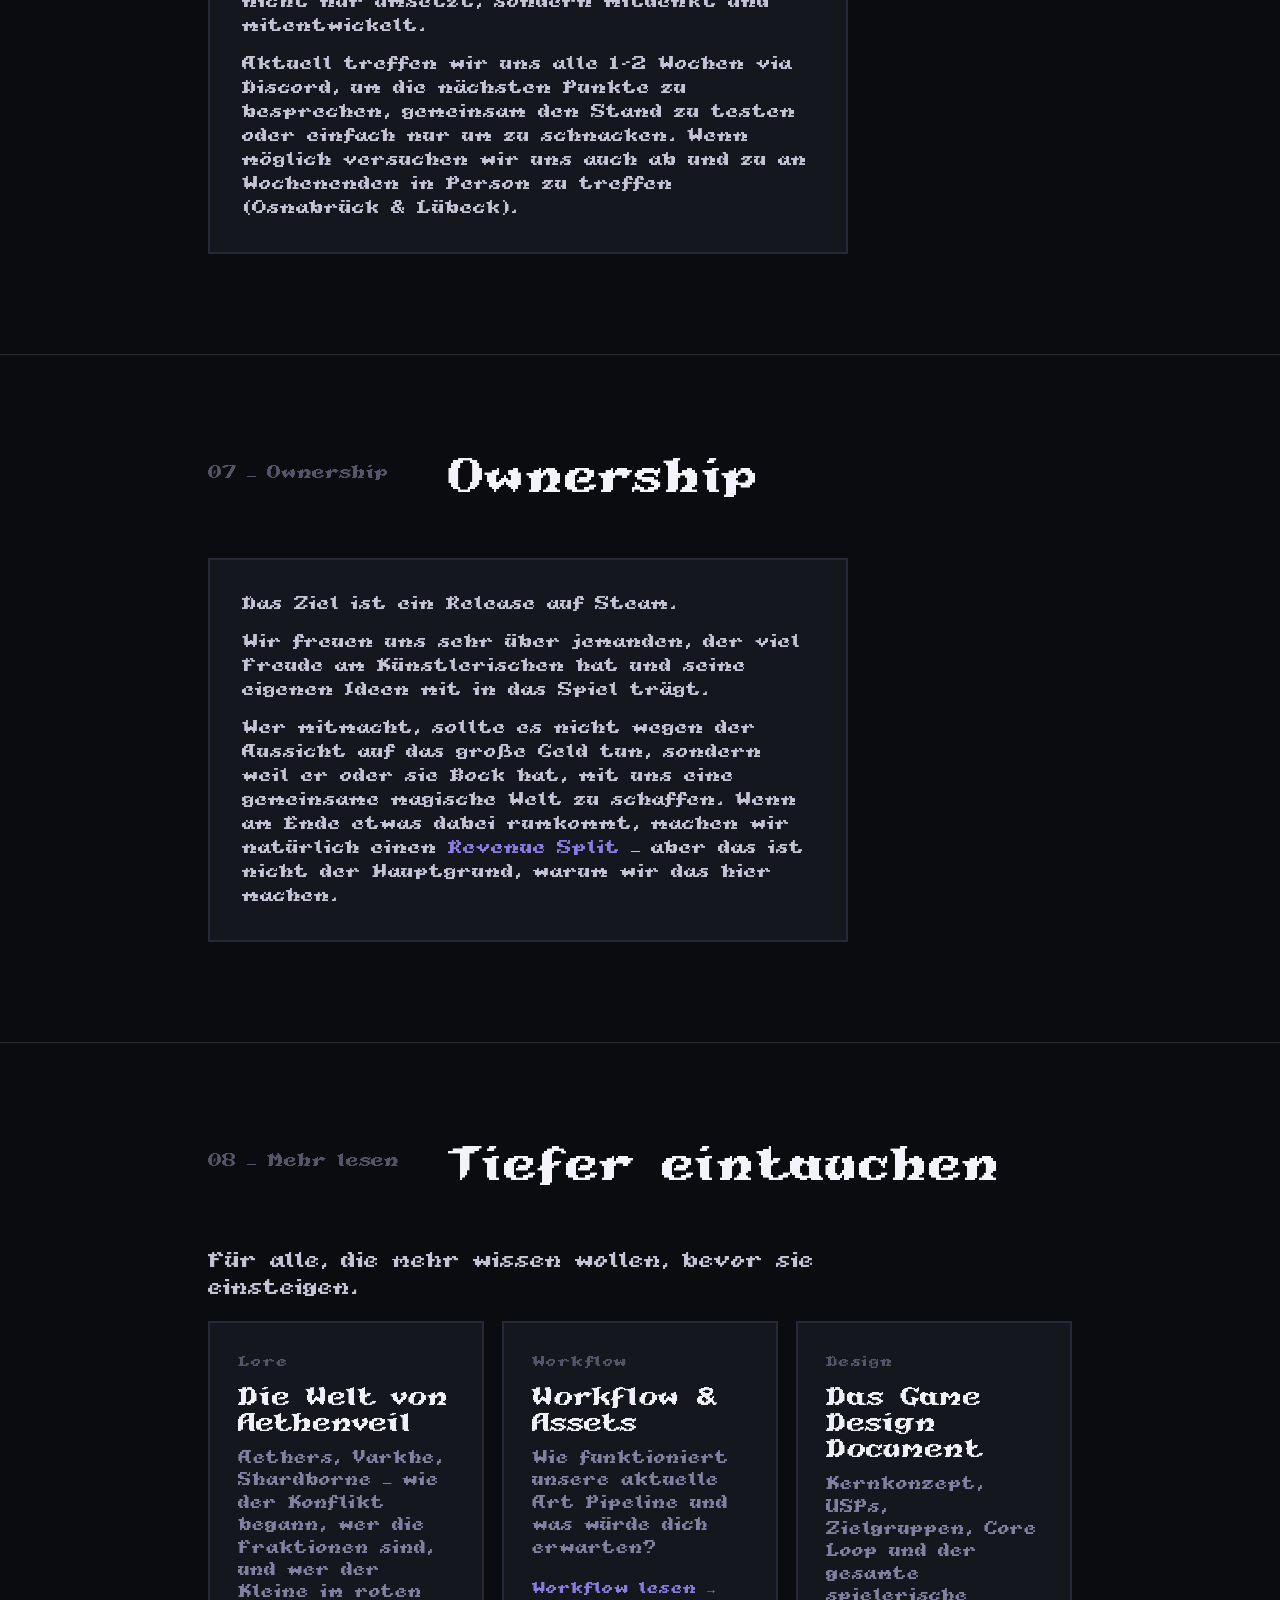
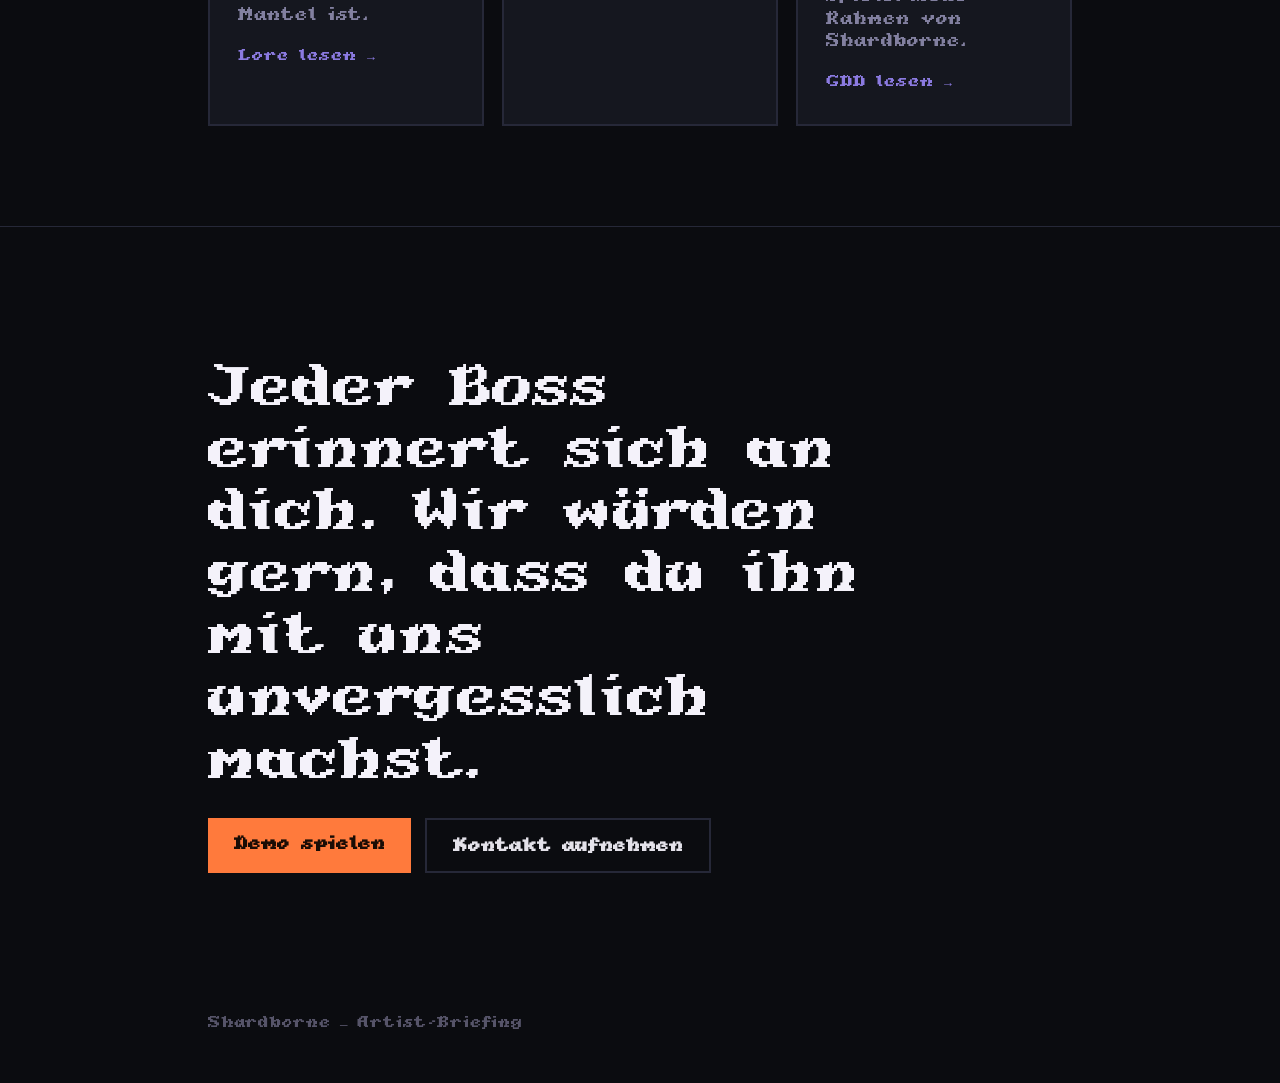
==== commit 1f9603ae: "feat: mobile responsiveness" ====
--- a/index.html
+++ b/index.html
@@ -73,6 +73,11 @@
       <a href="workflow.html">Workflow & Assets</a>
       <a href="gdd.html">Design Doc</a>
     </div>
+    <button class="nav-burger" aria-label="Menü öffnen" aria-expanded="false">
+      <span class="bar"></span>
+      <span class="bar"></span>
+      <span class="bar"></span>
+    </button>
   </div>
 </nav>
 
@@ -89,6 +94,27 @@
   </div>
   <div class="scroll-cue"><span class="line"></span>Scroll für die ganze Geschichte</div>
 </header>
+
+<section>
+  <div class="wrap">
+    <div class="section-head">
+      <div class="section-num">01 — In Aktion</div>
+      <div class="section-title">Die Combat-Demo</div>
+    </div>
+    <p class="lede">Videos folgen in Kürze — hier entsteht die Vorschau der spielbaren Demo.</p>
+
+    <div class="video-grid">
+      <div class="video-slot">
+        <div class="play-icon">▶</div>
+        <div class="video-caption">Gameplay-Video: Bullet-Hell-Kampf & Kernmechaniken</div>
+      </div>
+      <div class="video-slot">
+        <div class="play-icon">▶</div>
+        <div class="video-caption">Erkundung & Dungeon-Traversal</div>
+      </div>
+    </div>
+  </div>
+</section>
 
 <section>
   <div class="wrap">
@@ -313,5 +339,27 @@
     updateShardField();
   })();
 </script>
+
+<script>
+  (function() {
+    var burger = document.querySelector('.nav-burger');
+    var links = document.querySelector('.nav-links');
+    if (!burger || !links) return;
+    burger.addEventListener('click', function() {
+      var isOpen = links.classList.toggle('open');
+      burger.classList.toggle('open', isOpen);
+      burger.setAttribute('aria-expanded', isOpen ? 'true' : 'false');
+      burger.setAttribute('aria-label', isOpen ? 'Menü schließen' : 'Menü öffnen');
+    });
+    links.querySelectorAll('a').forEach(function(a) {
+      a.addEventListener('click', function() {
+        links.classList.remove('open');
+        burger.classList.remove('open');
+        burger.setAttribute('aria-expanded', 'false');
+        burger.setAttribute('aria-label', 'Menü öffnen');
+      });
+    });
+  })();
+</script>
 </body>
 </html>
--- a/style.css
+++ b/style.css
@@ -1,13 +1,13 @@
 @font-face {
   font-family: 'Merlin8x8';
-  src: url('fonts/merlin-8x8.ttf') format('truetype');
+  src: url('fonts/Merlin8x8.woff') format('woff');
   font-weight: normal;
   font-style: normal;
   font-display: swap;
 }
 @font-face {
   font-family: 'Merlin16x16';
-  src: url('fonts/merlin-16x16.ttf') format('truetype');
+  src: url('fonts/Merlin16x16.woff') format('woff');
   font-weight: normal;
   font-style: normal;
   font-display: swap;
@@ -154,6 +154,79 @@
   color: var(--text);
 }
 
+.nav-burger {
+  display: none;
+  width: 36px;
+  height: 32px;
+  background: transparent;
+  border: 2px solid var(--line);
+  padding: 0;
+  cursor: pointer;
+  position: relative;
+}
+
+.nav-burger .bar {
+  position: absolute;
+  left: 7px;
+  right: 7px;
+  height: 2px;
+  background: var(--text);
+  transition: transform 0.2s ease, opacity 0.15s ease;
+}
+
+.nav-burger .bar:nth-child(1) { top: 10px; }
+.nav-burger .bar:nth-child(2) { top: 16px; }
+.nav-burger .bar:nth-child(3) { top: 22px; }
+
+.nav-burger.open .bar:nth-child(1) {
+  top: 16px;
+  transform: rotate(45deg);
+}
+.nav-burger.open .bar:nth-child(2) {
+  opacity: 0;
+}
+.nav-burger.open .bar:nth-child(3) {
+  top: 16px;
+  transform: rotate(-45deg);
+}
+
+@media (max-width: 720px) {
+  .nav-burger {
+    display: block;
+  }
+
+  .nav-links {
+    position: fixed;
+    top: 64px;
+    left: 0;
+    right: 0;
+    bottom: 0;
+    background: var(--bg);
+    border-top: 2px solid var(--line);
+    flex-direction: column;
+    gap: 0;
+    padding: 8px 0;
+    transform: translateY(-8px);
+    opacity: 0;
+    pointer-events: none;
+    visibility: hidden;
+    transition: opacity 0.15s ease, transform 0.15s ease;
+  }
+
+  .nav-links.open {
+    opacity: 1;
+    transform: translateY(0);
+    pointer-events: auto;
+    visibility: visible;
+  }
+
+  .nav-links a {
+    font-size: 16px;
+    padding: 16px 28px;
+    border-bottom: 1px solid var(--line);
+  }
+}
+
 /* ---------- HERO ---------- */
 .hero {
   position: relative;
@@ -779,6 +852,10 @@
   .audience-row { grid-template-columns: 1fr 1fr; }
 }
 
+@media (max-width: 480px) {
+  .audience-row { grid-template-columns: 1fr; }
+}
+
 .audience-card {
   border: 2px solid var(--line);
   border-radius: 0;
@@ -914,4 +991,50 @@
 .faction-card h3, .cat-card h4, .subpage-card h4,
 .boss-title, .pillar-card h5 {
   font-weight: 400;
-}+}
+/* ---------- GENERAL MOBILE RESPONSIVENESS ---------- */
+@media (max-width: 680px) {
+  .wrap {
+    padding: 0 20px;
+  }
+
+  .hero {
+    min-height: auto;
+    padding: 64px 0 56px;
+  }
+
+  .hero-tags {
+    margin-top: 28px;
+  }
+
+  section {
+    padding: 56px 0;
+  }
+
+  section.tight {
+    padding: 44px 0;
+  }
+
+  .closing {
+    padding: 72px 0 64px;
+  }
+
+  .cta-row {
+    flex-direction: column;
+    align-items: stretch;
+  }
+
+  .cta {
+    text-align: center;
+  }
+}
+
+@media (max-width: 420px) {
+  .hero-sub {
+    font-size: 16px;
+  }
+
+  .nav-logo {
+    font-size: 17px;
+  }
+}
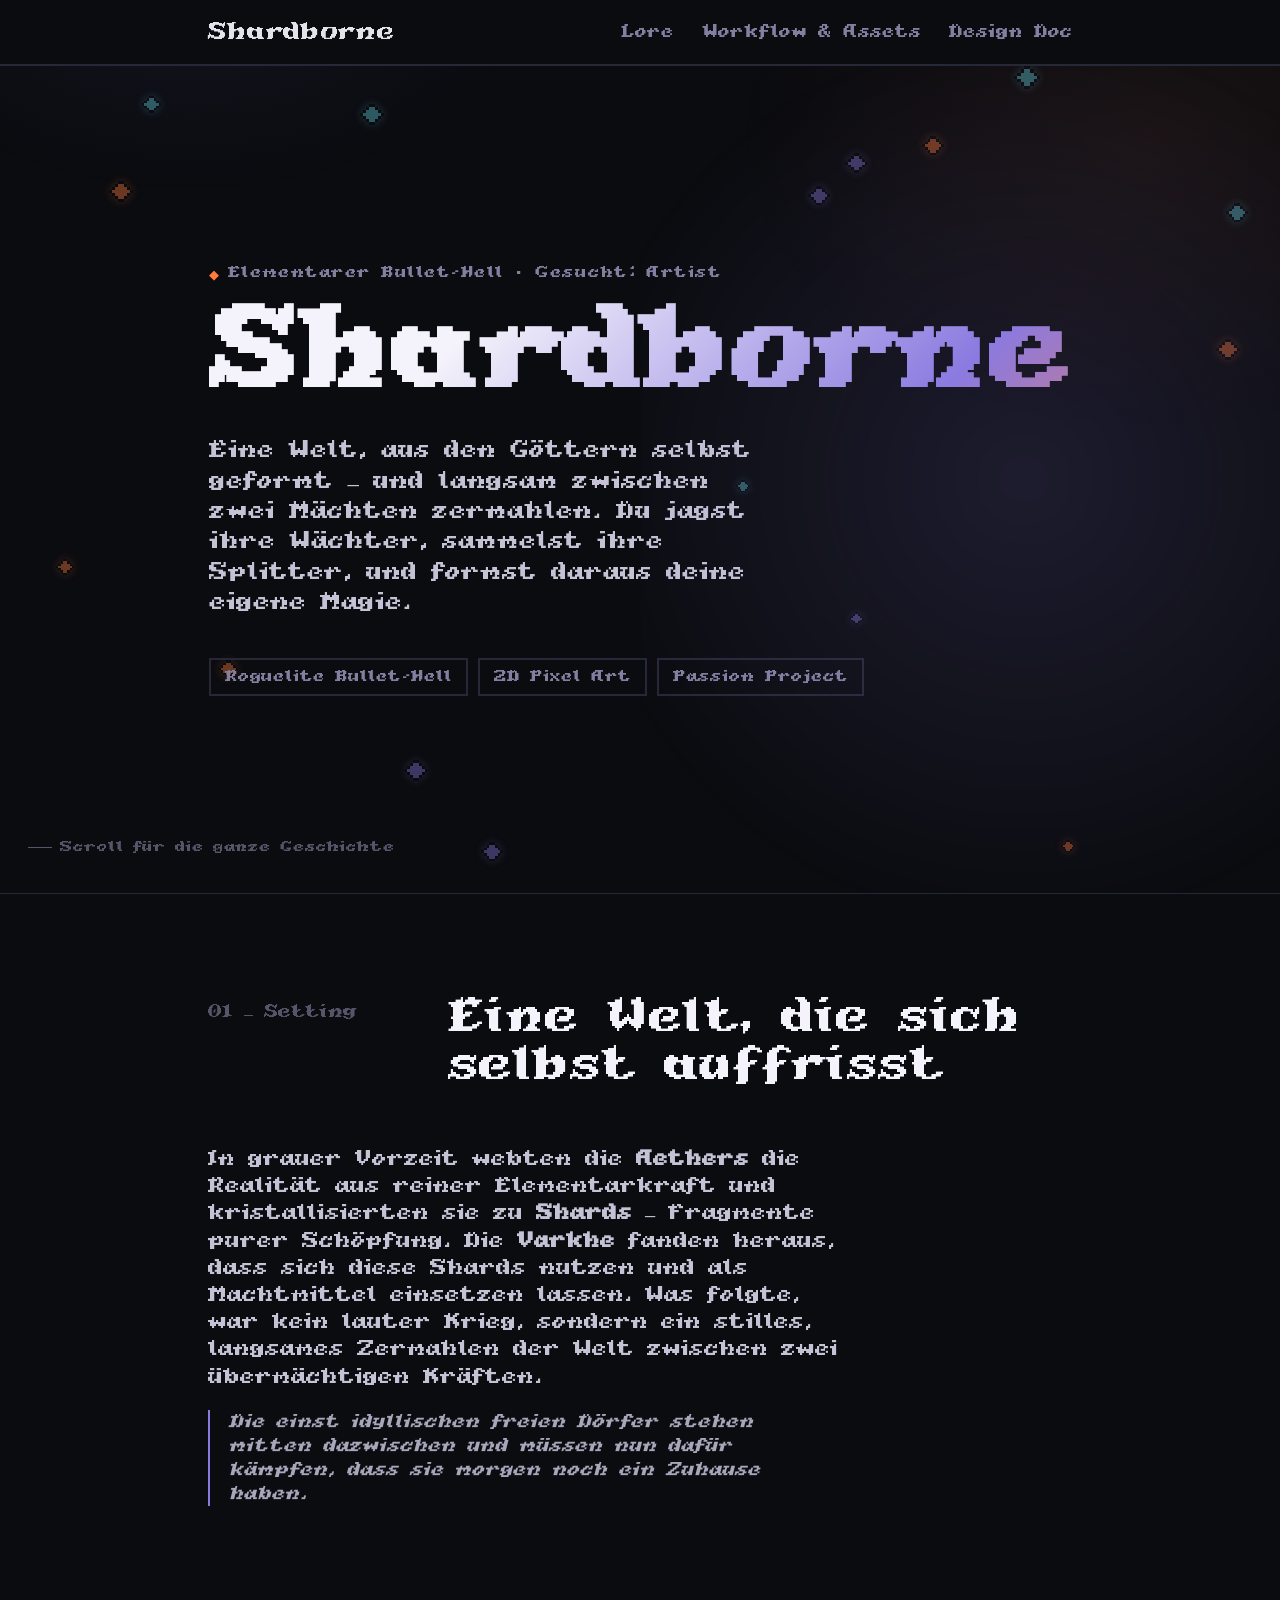
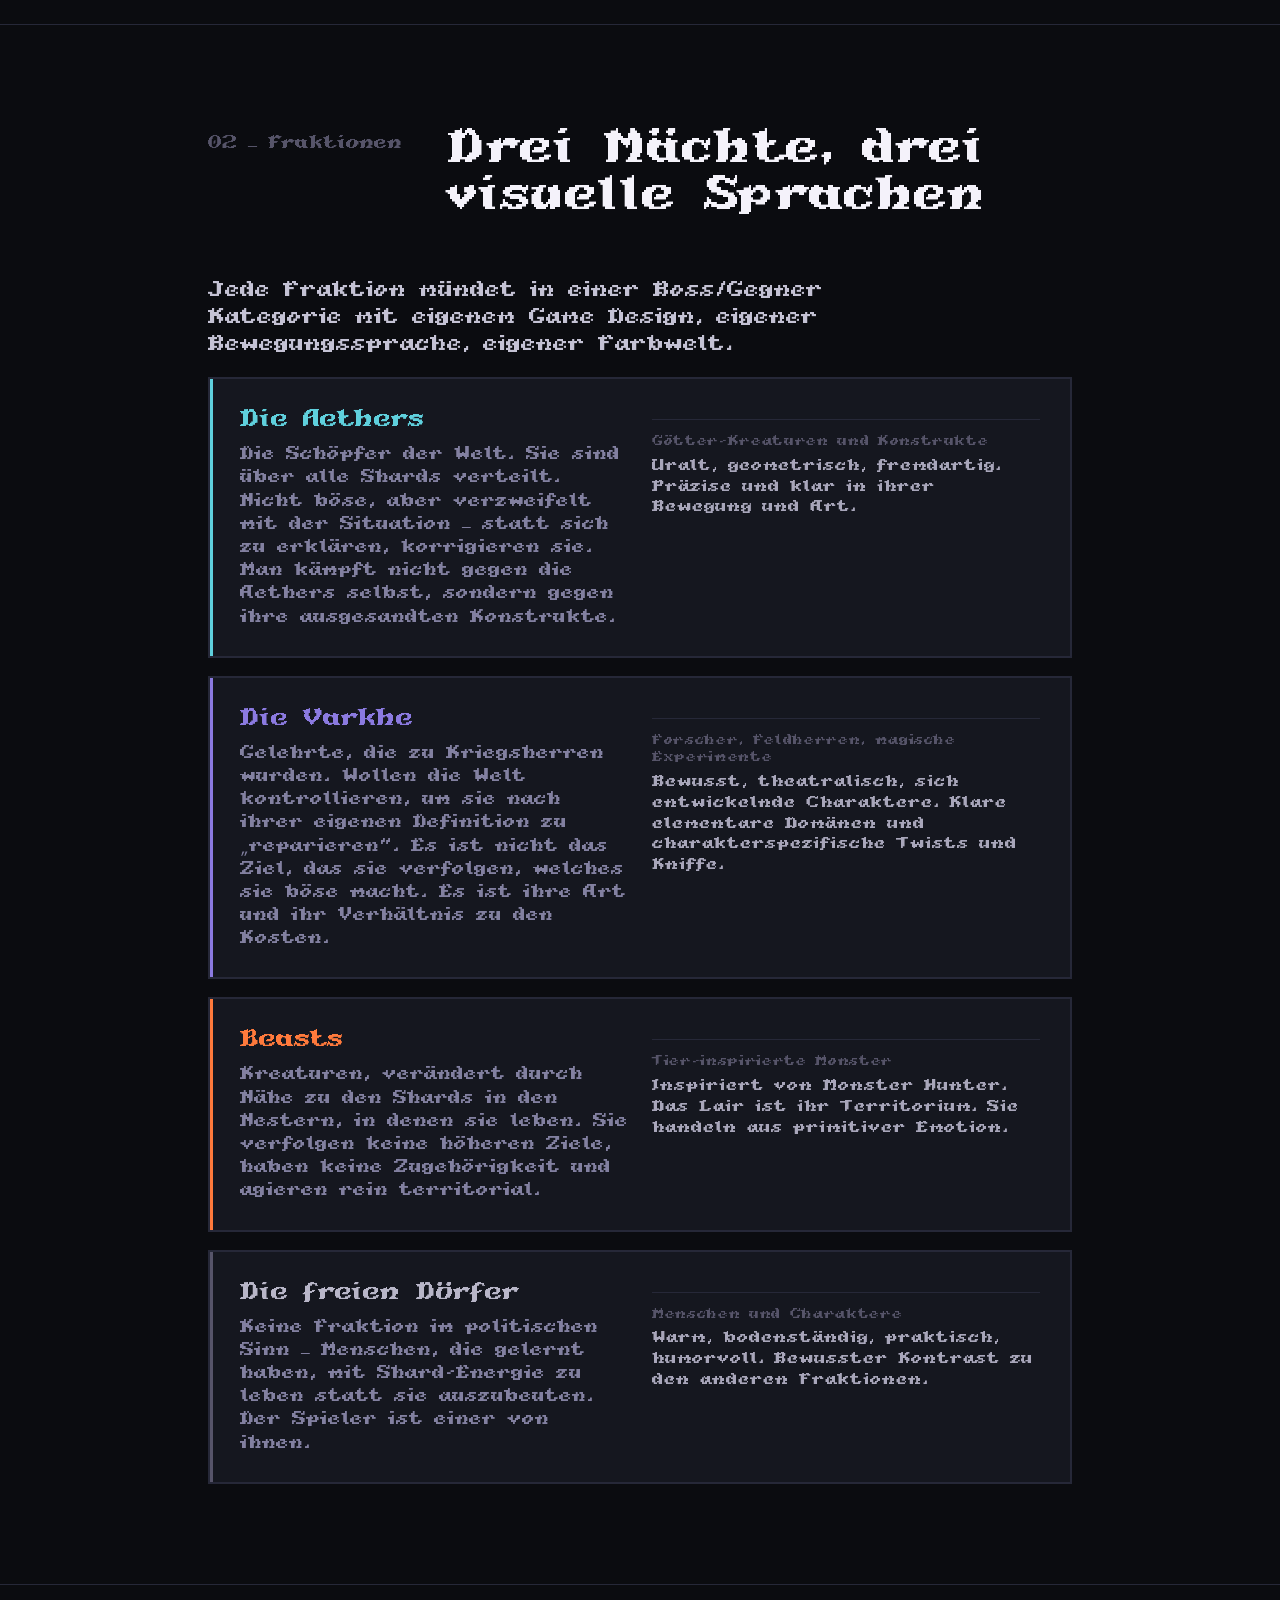
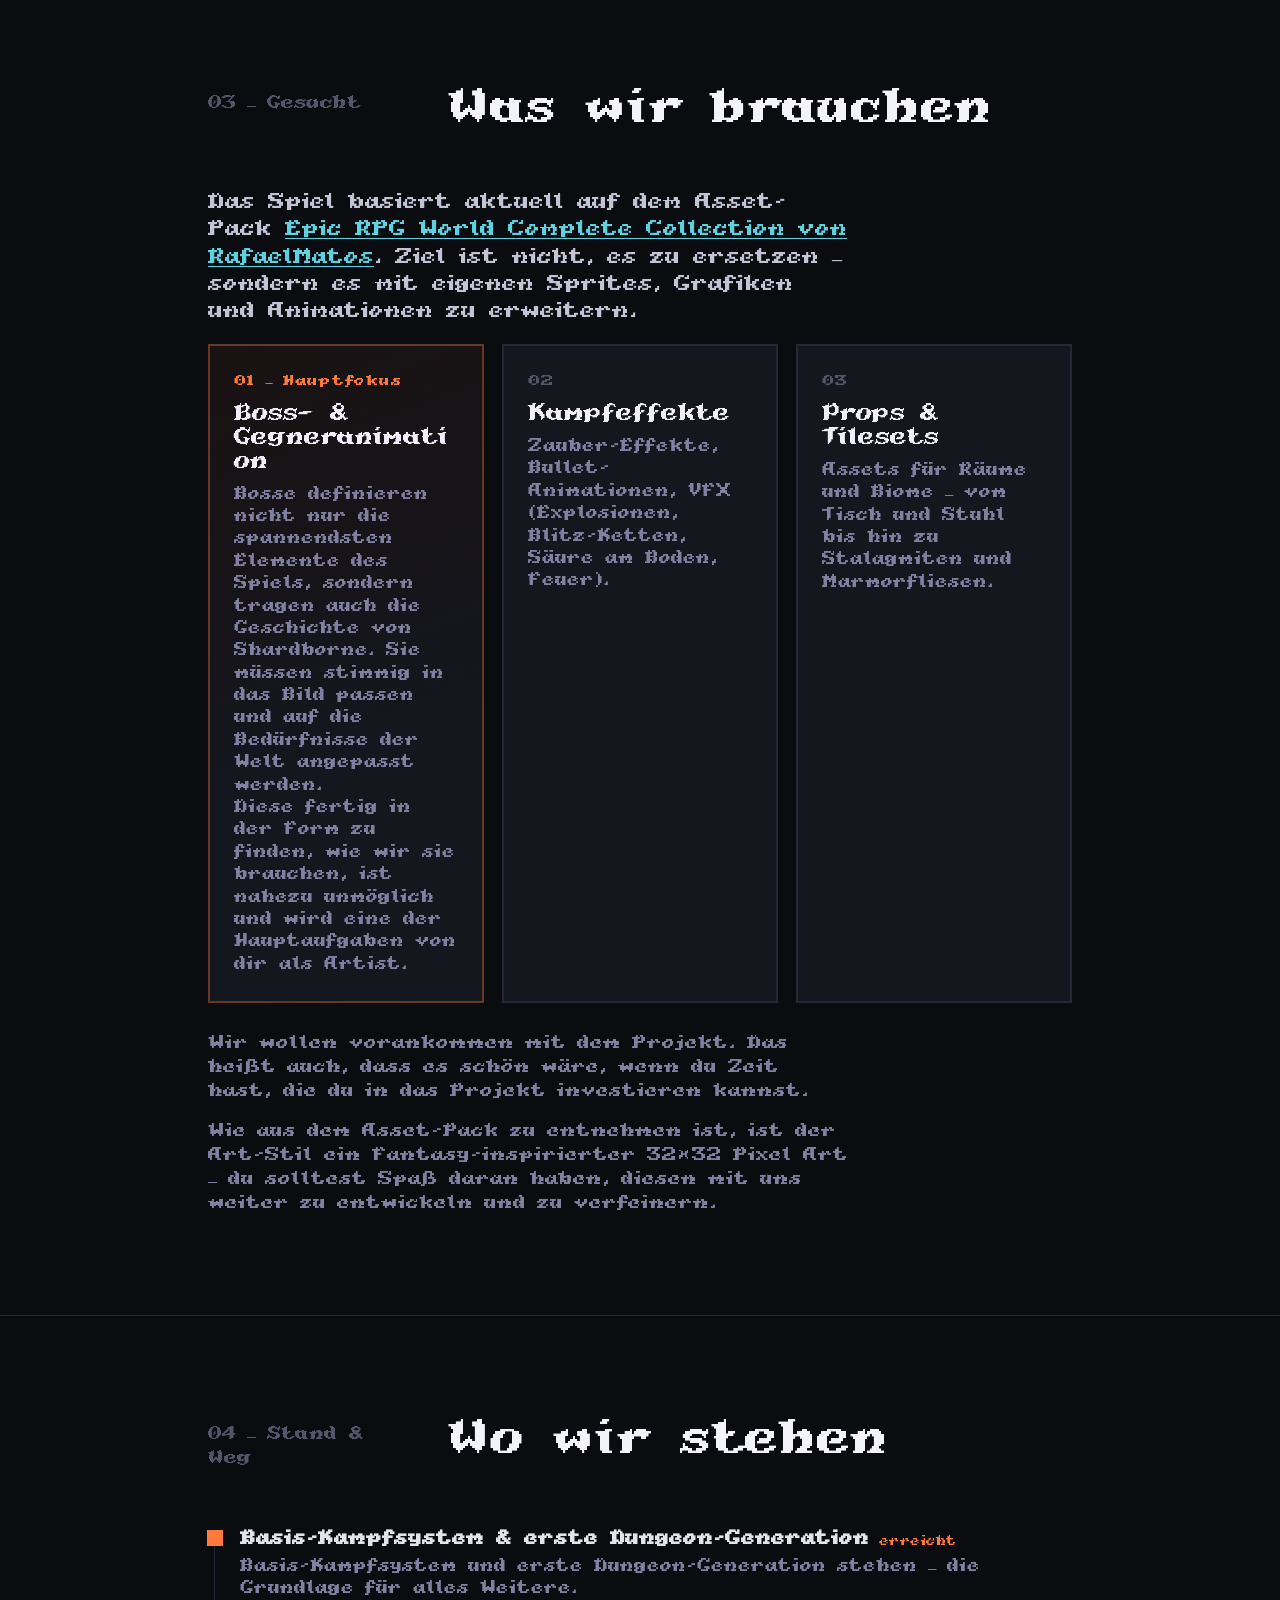
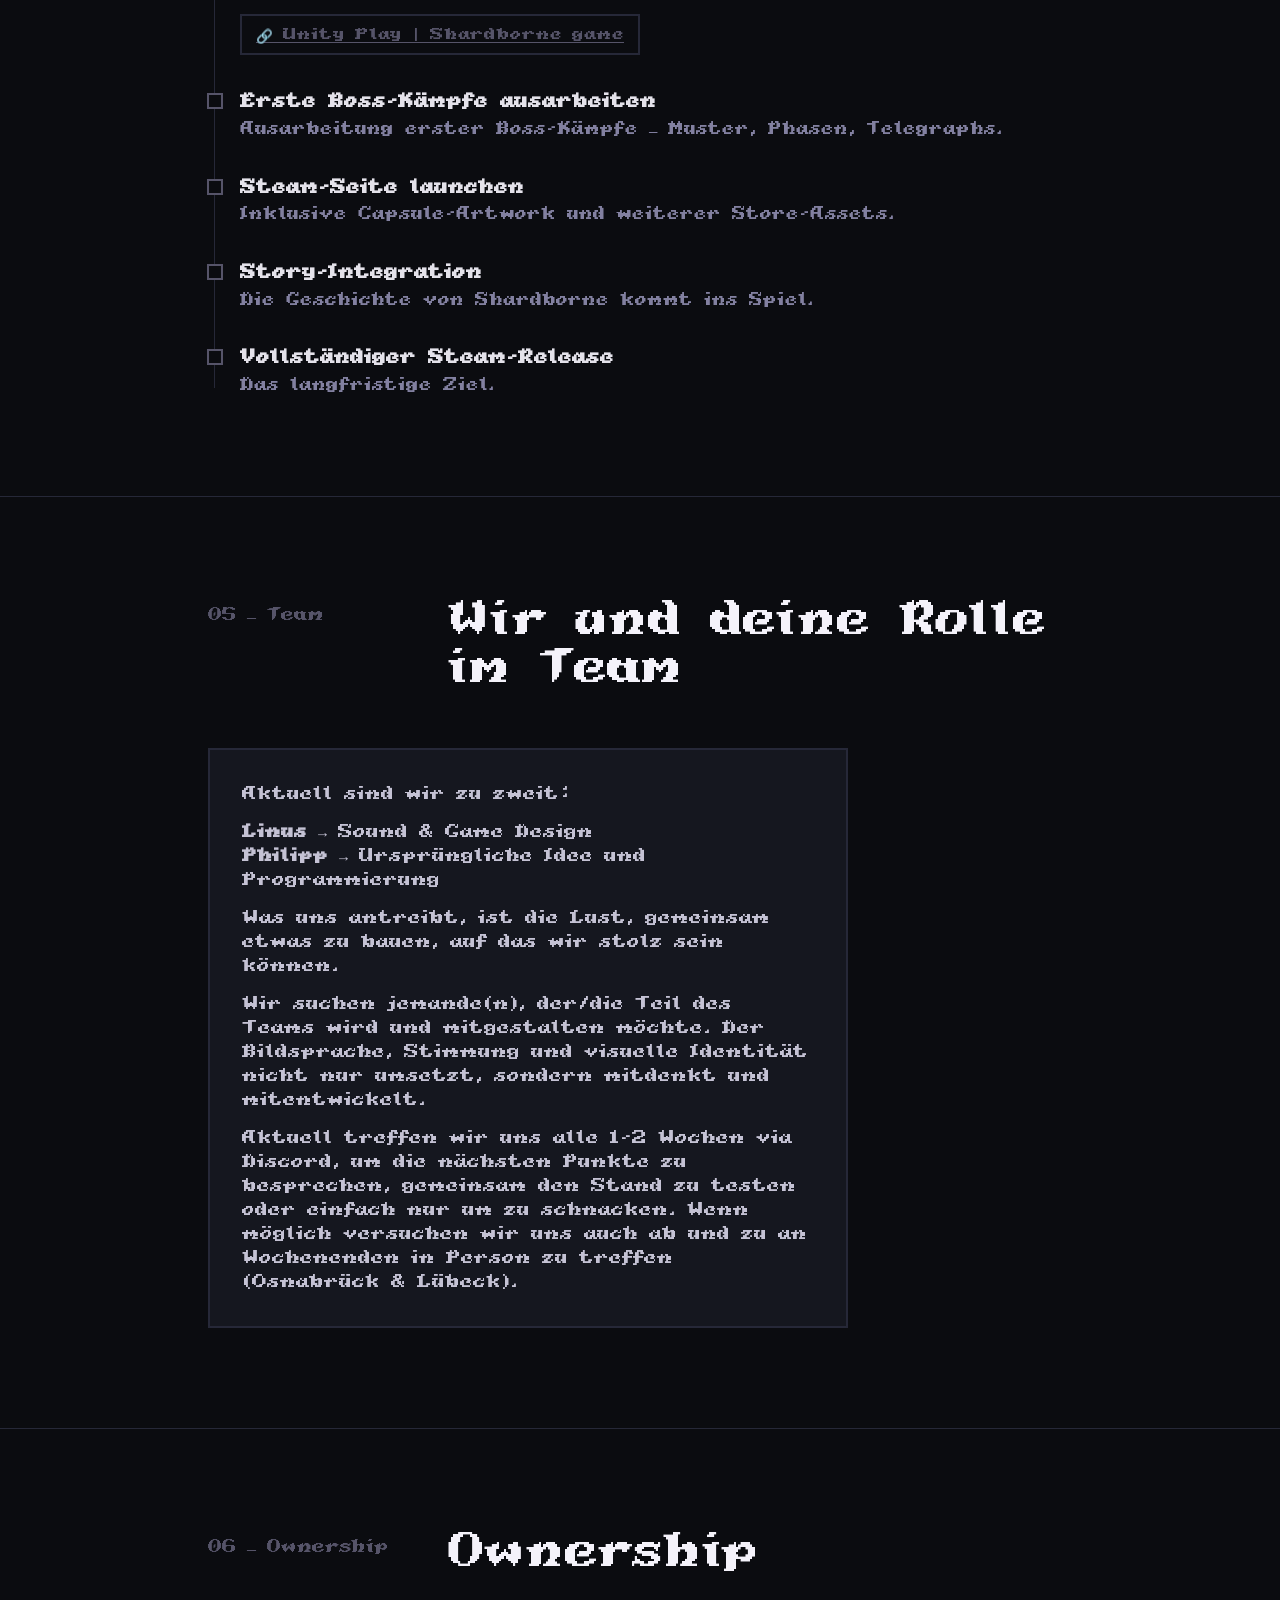
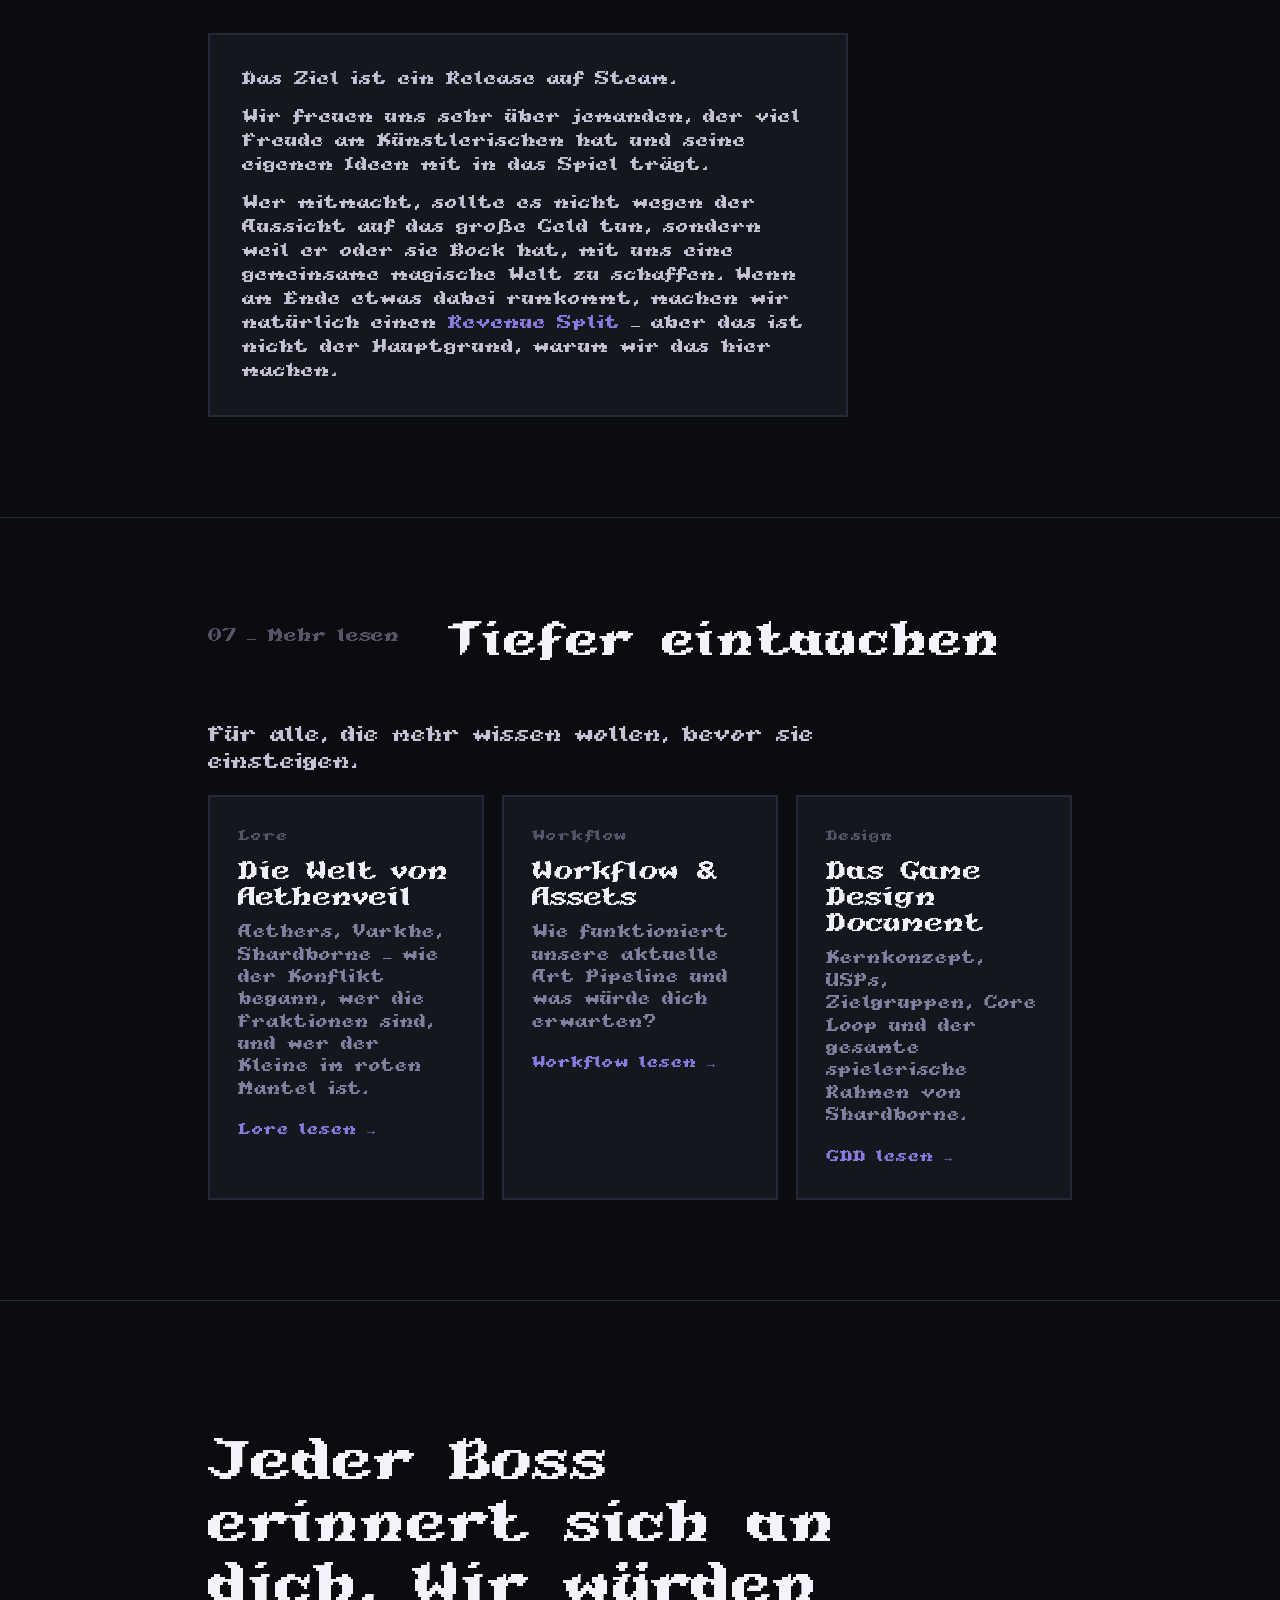
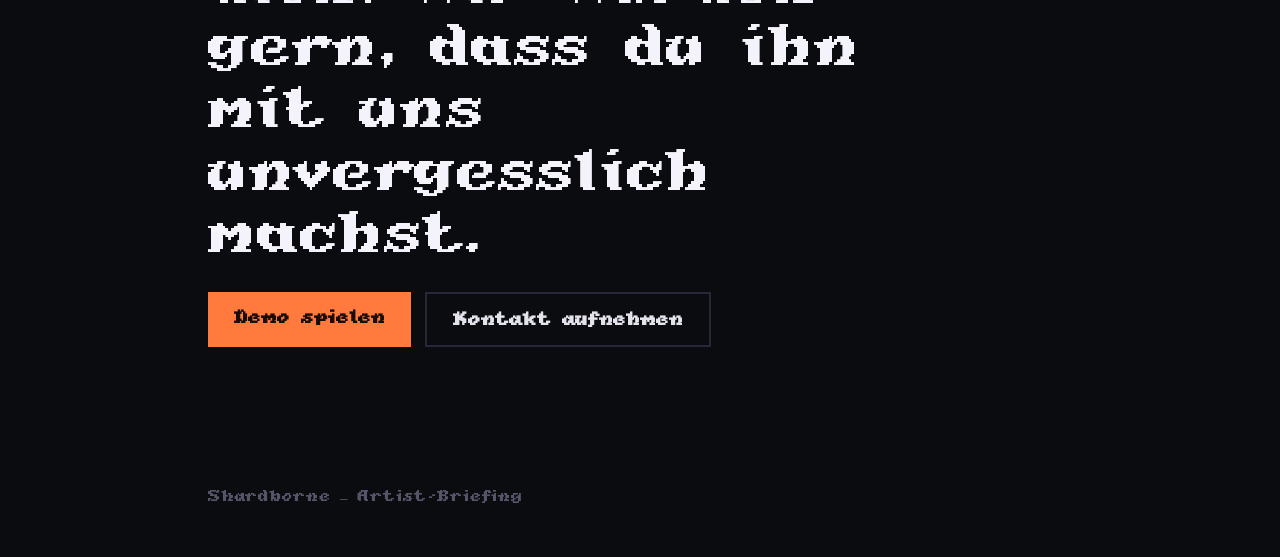
==== commit 75317254: "faet: text responnsiveness" ====
--- a/index.html
+++ b/index.html
@@ -1,50 +1,50 @@
 <!DOCTYPE html>
 <html lang="de">
 <head>
-<meta charset="UTF-8">
-<meta name="viewport" content="width=device-width, initial-scale=1.0">
-<title>Shardborne — Gesucht: Artist</title>
-<link rel="stylesheet" href="style.css">
+  <meta charset="UTF-8">
+  <meta name="viewport" content="width=device-width, initial-scale=1.0">
+  <title>Shardborne — Gesucht: Artist</title>
+  <link rel="stylesheet" href="style.css">
 </head>
 <body>
 
 <div class="grain"></div>
 
 <svg style="display:none">
-<symbol id="pixel-gem" viewBox="0 0 8 8">
-<rect x="3" y="0" width="1" height="1" style="fill:var(--bg)"/>
-<rect x="4" y="0" width="1" height="1" style="fill:var(--bg)"/>
-<rect x="2" y="1" width="1" height="1" style="fill:var(--bg)"/>
-<rect x="5" y="1" width="1" height="1" style="fill:var(--bg)"/>
-<rect x="1" y="2" width="1" height="1" style="fill:var(--bg)"/>
-<rect x="6" y="2" width="1" height="1" style="fill:var(--bg)"/>
-<rect x="0" y="3" width="1" height="1" style="fill:var(--bg)"/>
-<rect x="7" y="3" width="1" height="1" style="fill:var(--bg)"/>
-<rect x="1" y="4" width="1" height="1" style="fill:var(--bg)"/>
-<rect x="6" y="4" width="1" height="1" style="fill:var(--bg)"/>
-<rect x="2" y="5" width="1" height="1" style="fill:var(--bg)"/>
-<rect x="5" y="5" width="1" height="1" style="fill:var(--bg)"/>
-<rect x="3" y="6" width="1" height="1" style="fill:var(--bg)"/>
-<rect x="4" y="6" width="1" height="1" style="fill:var(--bg)"/>
-<rect x="3" y="1" width="1" height="1" style="fill:currentColor"/>
-<rect x="4" y="1" width="1" height="1" style="fill:currentColor"/>
-<rect x="2" y="2" width="1" height="1" style="fill:currentColor"/>
-<rect x="3" y="2" width="1" height="1" style="fill:currentColor"/>
-<rect x="4" y="2" width="1" height="1" style="fill:currentColor"/>
-<rect x="5" y="2" width="1" height="1" style="fill:currentColor"/>
-<rect x="1" y="3" width="1" height="1" style="fill:currentColor"/>
-<rect x="2" y="3" width="1" height="1" style="fill:currentColor"/>
-<rect x="3" y="3" width="1" height="1" style="fill:currentColor"/>
-<rect x="4" y="3" width="1" height="1" style="fill:currentColor"/>
-<rect x="5" y="3" width="1" height="1" style="fill:currentColor"/>
-<rect x="6" y="3" width="1" height="1" style="fill:currentColor"/>
-<rect x="2" y="4" width="1" height="1" style="fill:currentColor"/>
-<rect x="3" y="4" width="1" height="1" style="fill:currentColor"/>
-<rect x="4" y="4" width="1" height="1" style="fill:currentColor"/>
-<rect x="5" y="4" width="1" height="1" style="fill:currentColor"/>
-<rect x="3" y="5" width="1" height="1" style="fill:currentColor"/>
-<rect x="4" y="5" width="1" height="1" style="fill:currentColor"/>
-</symbol>
+  <symbol id="pixel-gem" viewBox="0 0 8 8">
+    <rect x="3" y="0" width="1" height="1" style="fill:var(--bg)"/>
+    <rect x="4" y="0" width="1" height="1" style="fill:var(--bg)"/>
+    <rect x="2" y="1" width="1" height="1" style="fill:var(--bg)"/>
+    <rect x="5" y="1" width="1" height="1" style="fill:var(--bg)"/>
+    <rect x="1" y="2" width="1" height="1" style="fill:var(--bg)"/>
+    <rect x="6" y="2" width="1" height="1" style="fill:var(--bg)"/>
+    <rect x="0" y="3" width="1" height="1" style="fill:var(--bg)"/>
+    <rect x="7" y="3" width="1" height="1" style="fill:var(--bg)"/>
+    <rect x="1" y="4" width="1" height="1" style="fill:var(--bg)"/>
+    <rect x="6" y="4" width="1" height="1" style="fill:var(--bg)"/>
+    <rect x="2" y="5" width="1" height="1" style="fill:var(--bg)"/>
+    <rect x="5" y="5" width="1" height="1" style="fill:var(--bg)"/>
+    <rect x="3" y="6" width="1" height="1" style="fill:var(--bg)"/>
+    <rect x="4" y="6" width="1" height="1" style="fill:var(--bg)"/>
+    <rect x="3" y="1" width="1" height="1" style="fill:currentColor"/>
+    <rect x="4" y="1" width="1" height="1" style="fill:currentColor"/>
+    <rect x="2" y="2" width="1" height="1" style="fill:currentColor"/>
+    <rect x="3" y="2" width="1" height="1" style="fill:currentColor"/>
+    <rect x="4" y="2" width="1" height="1" style="fill:currentColor"/>
+    <rect x="5" y="2" width="1" height="1" style="fill:currentColor"/>
+    <rect x="1" y="3" width="1" height="1" style="fill:currentColor"/>
+    <rect x="2" y="3" width="1" height="1" style="fill:currentColor"/>
+    <rect x="3" y="3" width="1" height="1" style="fill:currentColor"/>
+    <rect x="4" y="3" width="1" height="1" style="fill:currentColor"/>
+    <rect x="5" y="3" width="1" height="1" style="fill:currentColor"/>
+    <rect x="6" y="3" width="1" height="1" style="fill:currentColor"/>
+    <rect x="2" y="4" width="1" height="1" style="fill:currentColor"/>
+    <rect x="3" y="4" width="1" height="1" style="fill:currentColor"/>
+    <rect x="4" y="4" width="1" height="1" style="fill:currentColor"/>
+    <rect x="5" y="4" width="1" height="1" style="fill:currentColor"/>
+    <rect x="3" y="5" width="1" height="1" style="fill:currentColor"/>
+    <rect x="4" y="5" width="1" height="1" style="fill:currentColor"/>
+  </symbol>
 </svg>
 <div class="shard-field" aria-hidden="true">
   <svg class="pixel-shard shard-fire" viewBox="0 0 8 8" shape-rendering="crispEdges" style="top:62.1%; left:4.4%; width:18px; height:18px; animation-duration:7.7s,3.4s; animation-delay:0.6s,3.0s;"><use href="#pixel-gem"></use></svg>
@@ -98,28 +98,7 @@
 <section>
   <div class="wrap">
     <div class="section-head">
-      <div class="section-num">01 — In Aktion</div>
-      <div class="section-title">Die Combat-Demo</div>
-    </div>
-    <p class="lede">Videos folgen in Kürze — hier entsteht die Vorschau der spielbaren Demo.</p>
-
-    <div class="video-grid">
-      <div class="video-slot">
-        <div class="play-icon">▶</div>
-        <div class="video-caption">Gameplay-Video: Bullet-Hell-Kampf & Kernmechaniken</div>
-      </div>
-      <div class="video-slot">
-        <div class="play-icon">▶</div>
-        <div class="video-caption">Erkundung & Dungeon-Traversal</div>
-      </div>
-    </div>
-  </div>
-</section>
-
-<section>
-  <div class="wrap">
-    <div class="section-head">
-      <div class="section-num">02 — Setting</div>
+      <div class="section-num">01 — Setting</div>
       <div class="section-title">Eine Welt, die sich selbst auffrisst</div>
     </div>
     <p class="lede">In grauer Vorzeit webten die <strong>Aethers</strong> die Realität aus reiner Elementarkraft und kristallisierten sie zu <strong>Shards</strong> — Fragmente purer Schöpfung. Die <strong>Varkhe</strong> fanden heraus, dass sich diese Shards nutzen und als Machtmittel einsetzen lassen. Was folgte, war kein lauter Krieg, sondern ein stilles, langsames Zermahlen der Welt zwischen zwei übermächtigen Kräften.</p>
@@ -130,7 +109,7 @@
 <section>
   <div class="wrap">
     <div class="section-head">
-      <div class="section-num">03 — Fraktionen</div>
+      <div class="section-num">02 — Fraktionen</div>
       <div class="section-title">Drei Mächte, drei visuelle Sprachen</div>
     </div>
     <p class="lede">Jede Fraktion mündet in einer Boss/Gegner Kategorie mit eigenem Game Design, eigener Bewegungssprache, eigener Farbwelt.</p>
@@ -186,7 +165,7 @@
 <section>
   <div class="wrap">
     <div class="section-head">
-      <div class="section-num">04 — Gesucht</div>
+      <div class="section-num">03 — Gesucht</div>
       <div class="section-title">Was wir brauchen</div>
     </div>
     <p class="lede">Das Spiel basiert aktuell auf dem Asset-Pack <a href="https://rafaelmatos.itch.io/epic-rpg-world-collection" target="_blank" rel="noopener" style="color: var(--lightning); text-decoration: underline;">Epic RPG World Complete Collection von RafaelMatos</a>. Ziel ist nicht, es zu ersetzen — sondern es mit eigenen Sprites, Grafiken und Animationen zu erweitern.</p>
@@ -220,7 +199,7 @@
 <section>
   <div class="wrap">
     <div class="section-head">
-      <div class="section-num">05 — Stand & Weg</div>
+      <div class="section-num">04 — Stand & Weg</div>
       <div class="section-title">Wo wir stehen</div>
     </div>
 
@@ -253,7 +232,7 @@
 <section>
   <div class="wrap">
     <div class="section-head">
-      <div class="section-num">06 — Team</div>
+      <div class="section-num">05 — Team</div>
       <div class="section-title">Wir und deine Rolle im Team</div>
     </div>
 
@@ -270,7 +249,7 @@
 <section>
   <div class="wrap">
     <div class="section-head">
-      <div class="section-num">07 — Ownership</div>
+      <div class="section-num">06 — Ownership</div>
       <div class="section-title">Ownership</div>
     </div>
 
@@ -285,7 +264,7 @@
 <section>
   <div class="wrap">
     <div class="section-head">
-      <div class="section-num">08 — Mehr lesen</div>
+      <div class="section-num">07 — Mehr lesen</div>
       <div class="section-title">Tiefer eintauchen</div>
     </div>
     <p class="lede">Für alle, die mehr wissen wollen, bevor sie einsteigen.</p>
@@ -362,4 +341,4 @@
   })();
 </script>
 </body>
-</html>
+</html>
--- a/style.css
+++ b/style.css
@@ -30,7 +30,22 @@
 
 * { box-sizing: border-box; margin: 0; padding: 0; }
 
-html { scroll-behavior: smooth; }
+html {
+  scroll-behavior: smooth;
+  overflow-x: hidden;
+  max-width: 100%;
+}
+
+body {
+  overflow-x: hidden;
+  max-width: 100%;
+}
+
+h1, h2, h3, h4, h5, p, span, div, a, li, button {
+  overflow-wrap: break-word;
+  word-break: break-word;
+  hyphens: auto;
+}
 
 body {
   background: var(--bg);
@@ -55,8 +70,8 @@
   inset: 0;
   pointer-events: none;
   background-image:
-    radial-gradient(ellipse 600px 400px at 15% -5%, rgba(139,122,224,0.08), transparent 60%),
-    radial-gradient(ellipse 700px 500px at 90% 15%, rgba(255,122,60,0.06), transparent 60%);
+          radial-gradient(ellipse 600px 400px at 15% -5%, rgba(139,122,224,0.08), transparent 60%),
+          radial-gradient(ellipse 700px 500px at 90% 15%, rgba(255,122,60,0.06), transparent 60%);
   z-index: 0;
 }
 
@@ -690,10 +705,10 @@
   width: 100%;
   display: block;
   background:
-    linear-gradient(45deg, #23232b 25%, transparent 25%),
-    linear-gradient(-45deg, #23232b 25%, transparent 25%),
-    linear-gradient(45deg, transparent 75%, #23232b 75%),
-    linear-gradient(-45deg, transparent 75%, #23232b 75%);
+          linear-gradient(45deg, #23232b 25%, transparent 25%),
+          linear-gradient(-45deg, #23232b 25%, transparent 25%),
+          linear-gradient(45deg, transparent 75%, #23232b 75%),
+          linear-gradient(-45deg, transparent 75%, #23232b 75%);
   background-size: 16px 16px;
   background-position: 0 0, 0 8px, 8px -8px, -8px 0px;
   image-rendering: pixelated;
@@ -1037,4 +1052,4 @@
   .nav-logo {
     font-size: 17px;
   }
-}
+}
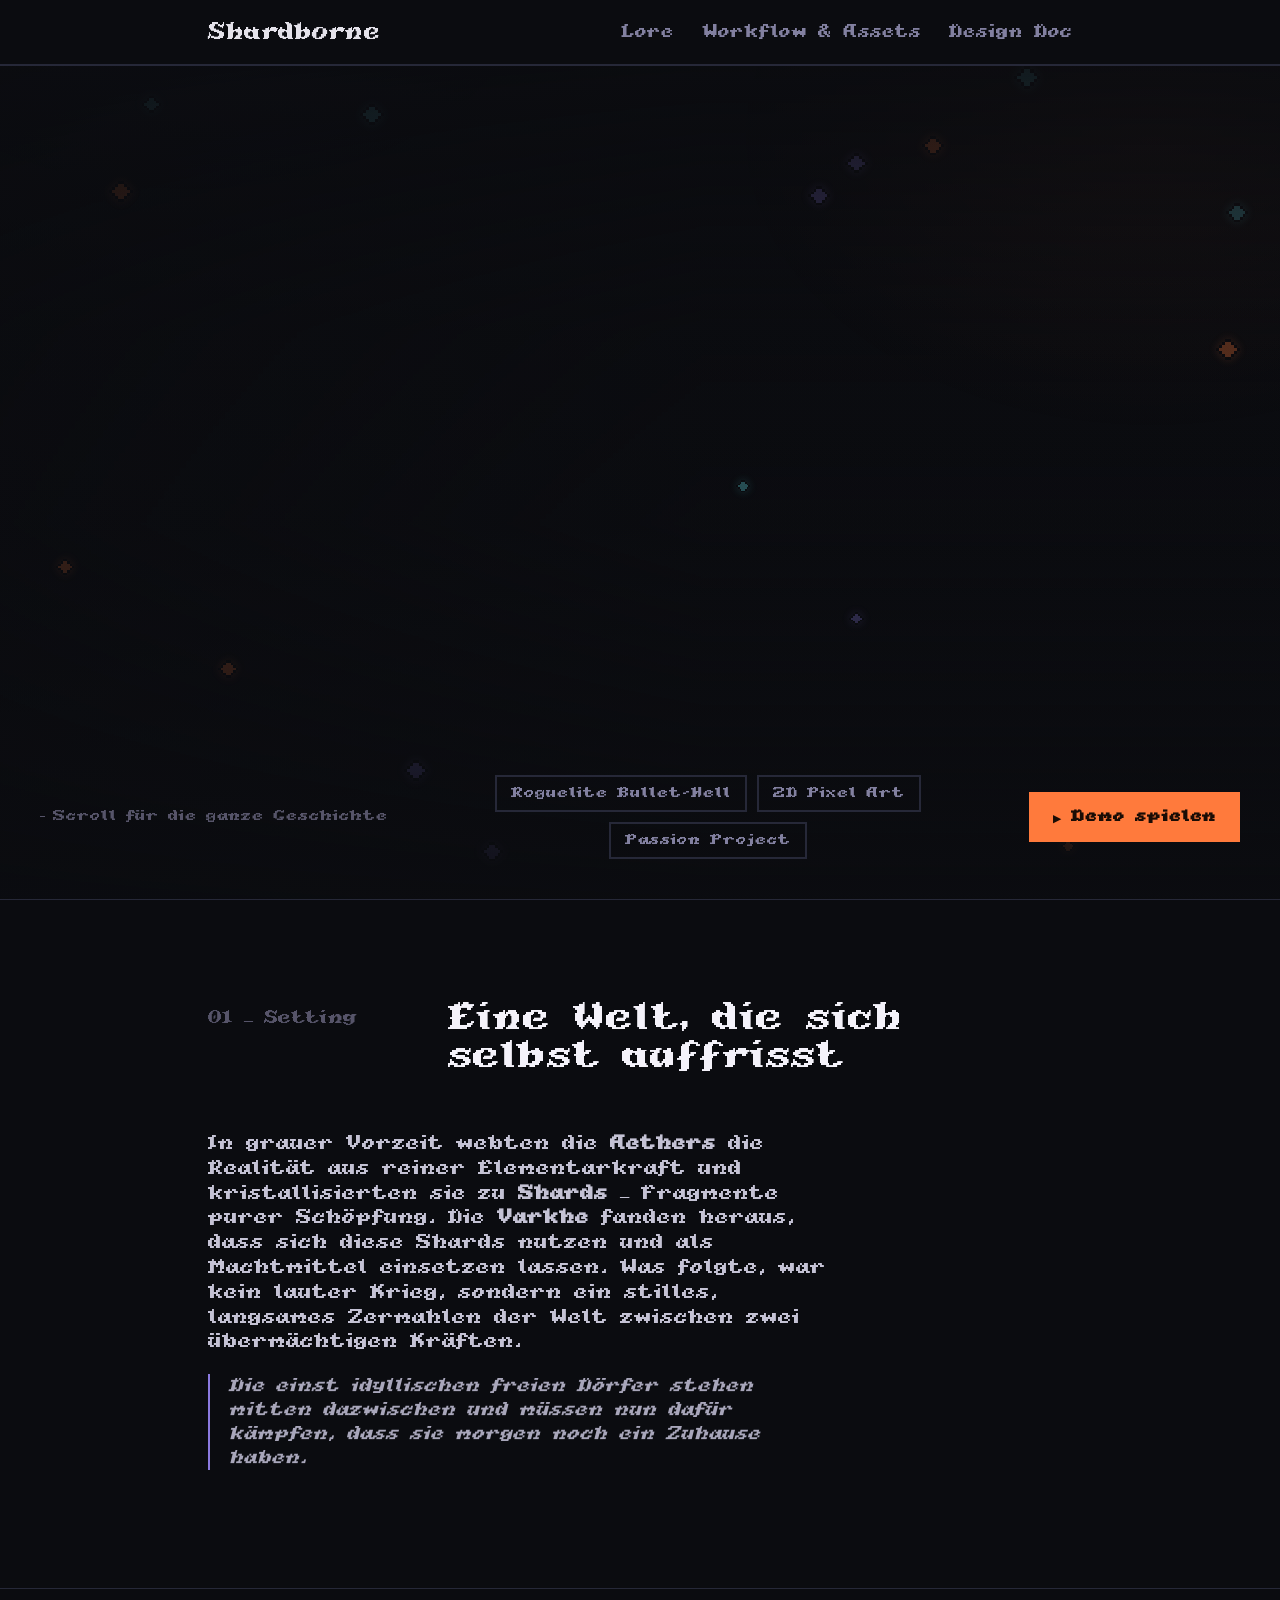
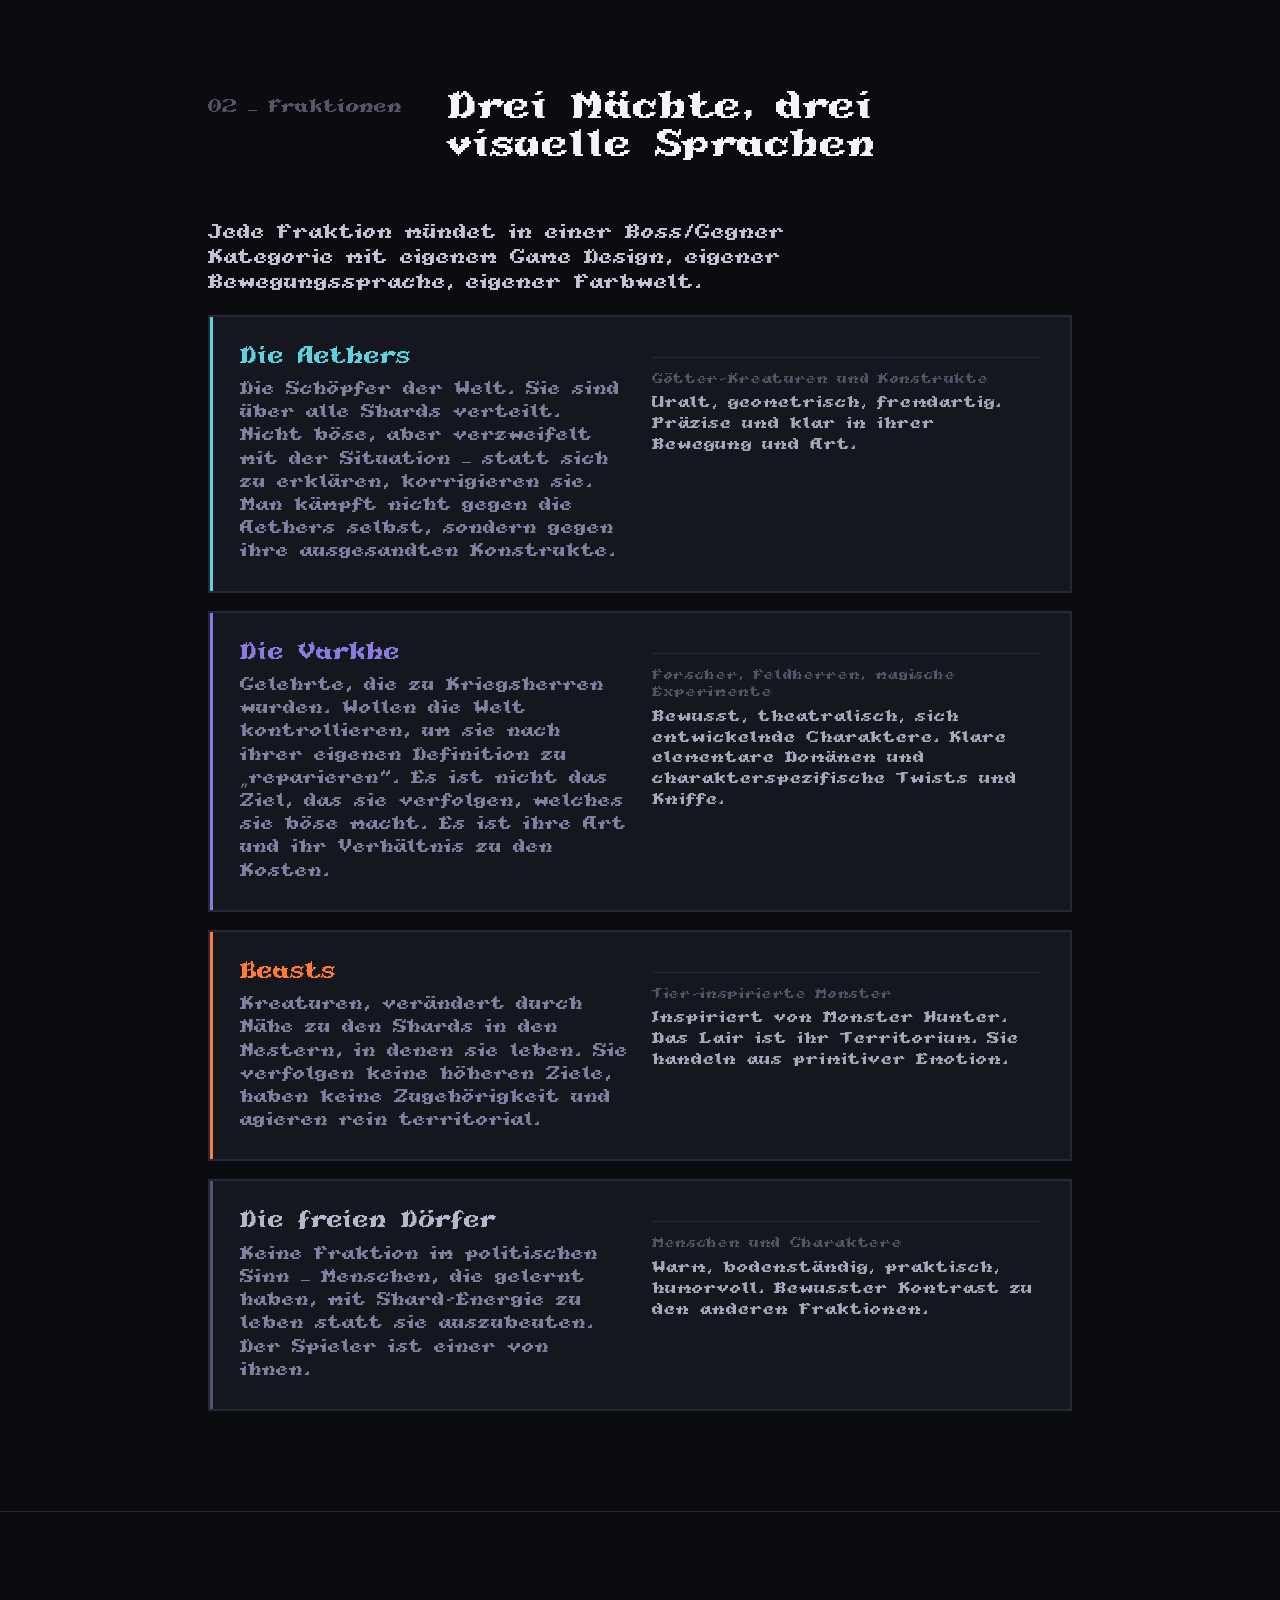
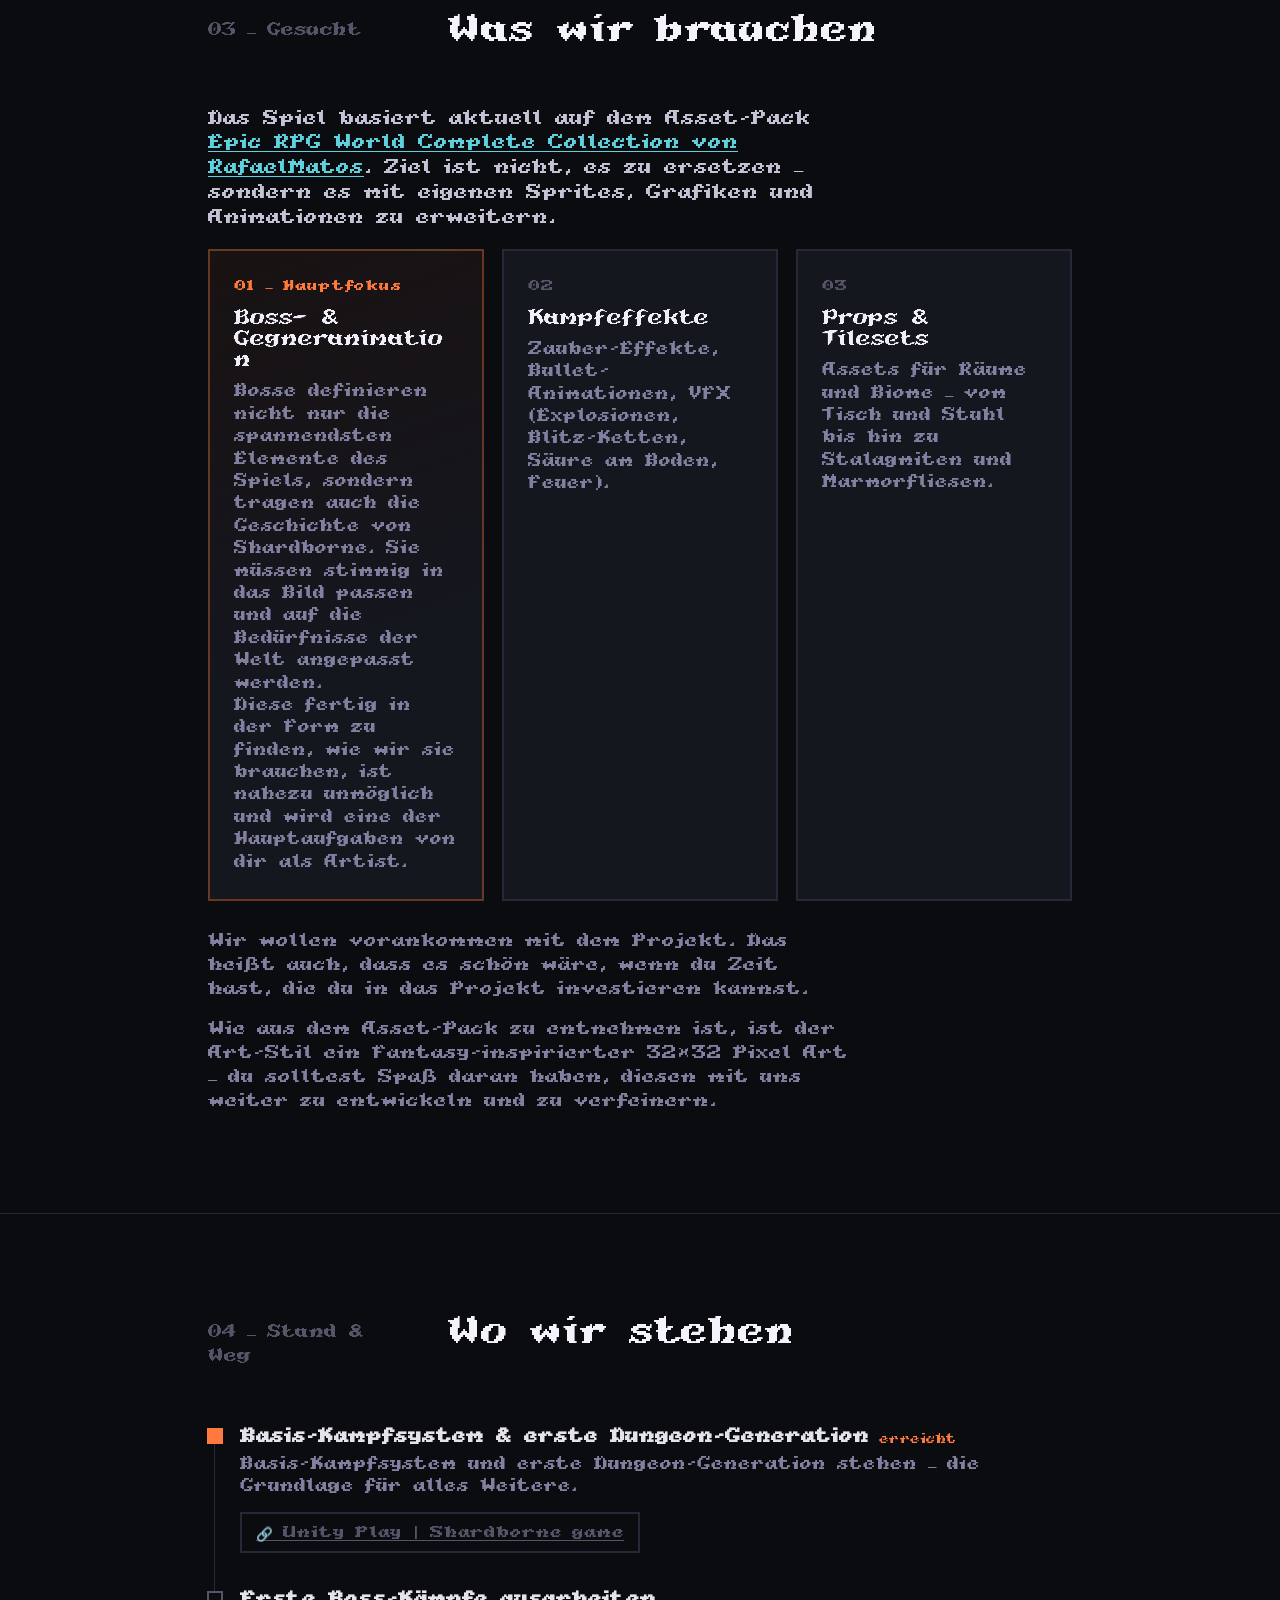
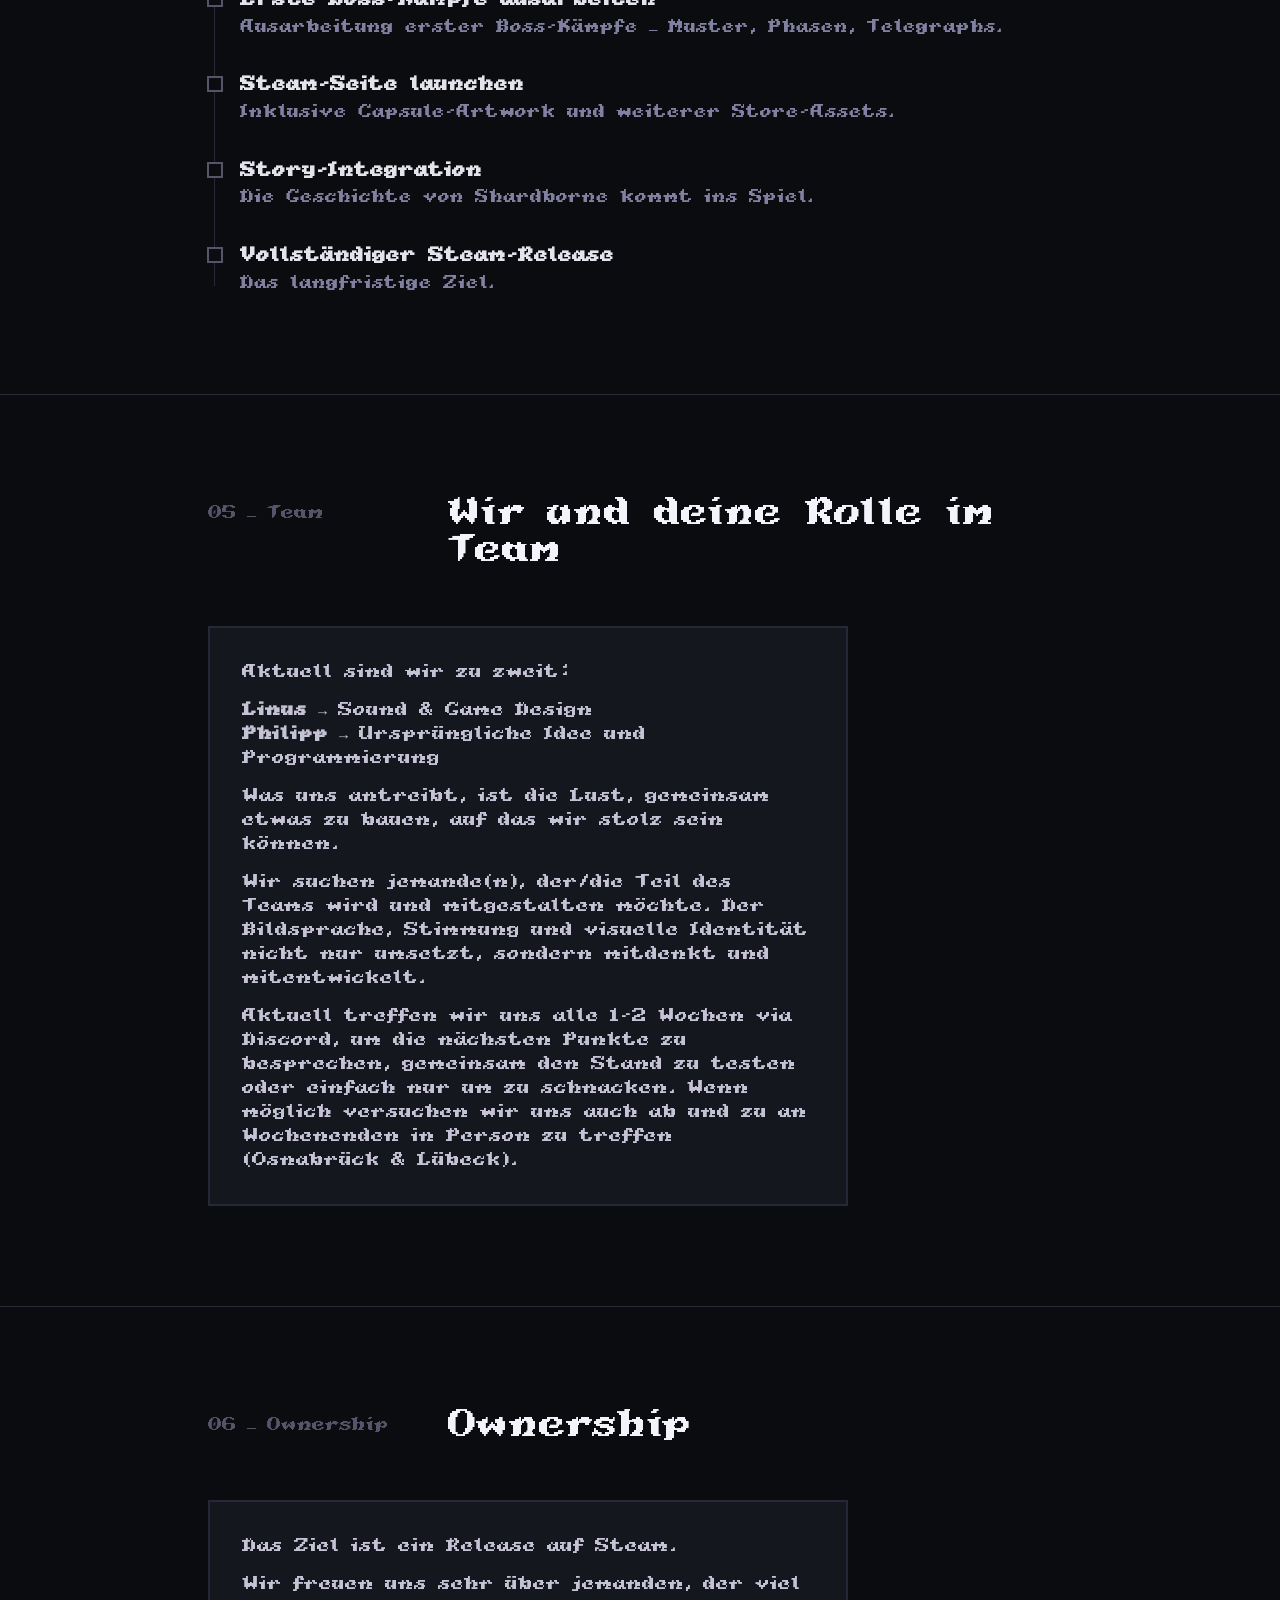
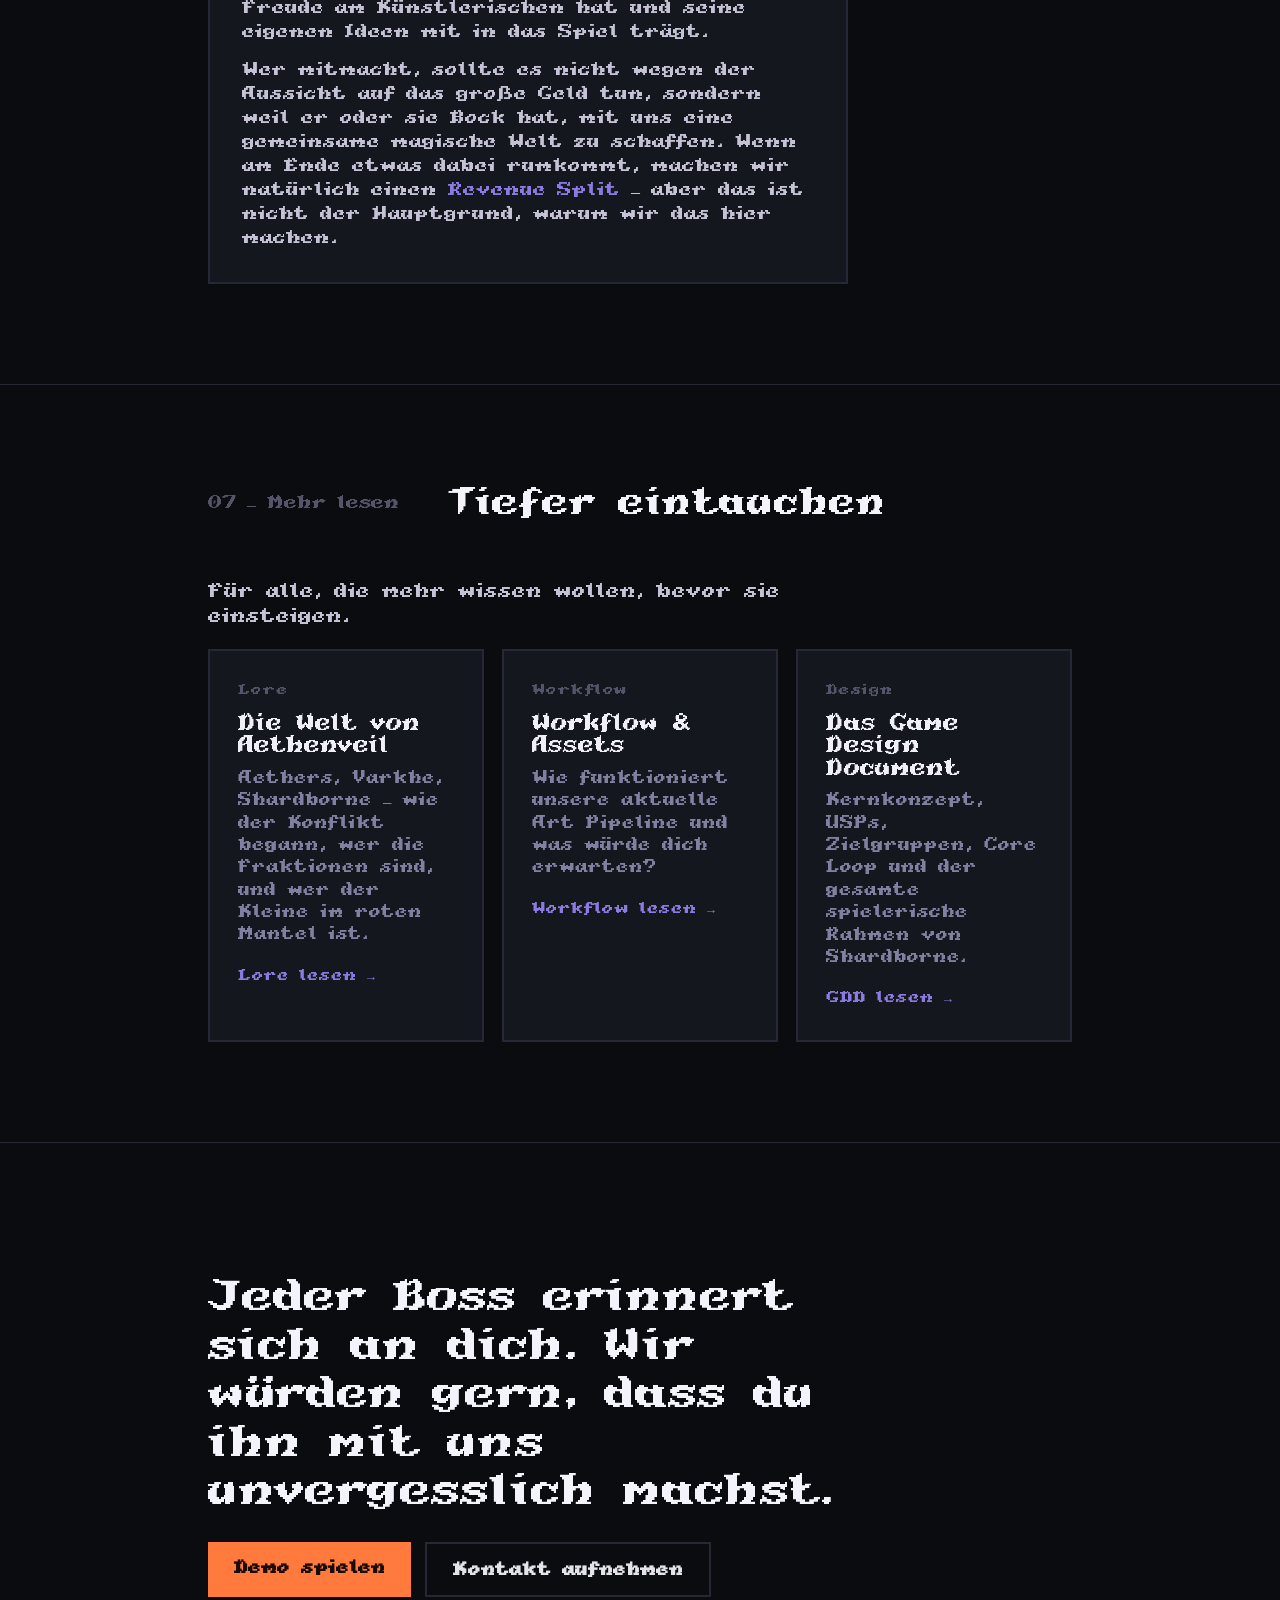
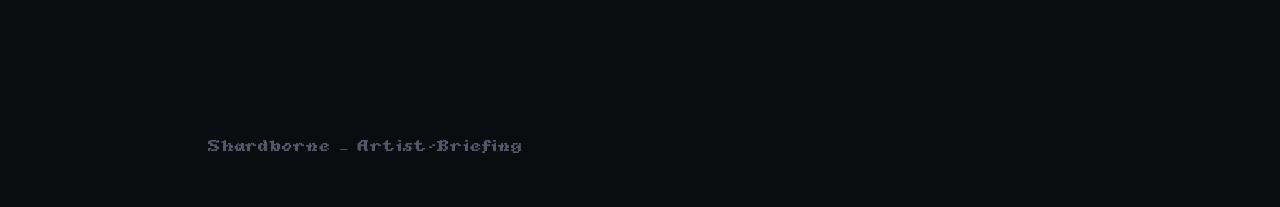
==== commit f4cba2b8: "feat: trailer video" ====
--- a/index.html
+++ b/index.html
@@ -81,18 +81,22 @@
   </div>
 </nav>
 
-<header class="hero">
-  <div class="wrap">
-    <div class="hero-eyebrow"><span class="rune">◆</span>Elementarer Bullet-Hell · Gesucht: Artist</div>
-    <h1>Shardborne</h1>
-    <p class="hero-sub">Eine Welt, aus den Göttern selbst geformt — und langsam zwischen zwei Mächten zermahlen. Du jagst ihre Wächter, sammelst ihre Splitter, und formst daraus deine eigene Magie.</p>
+<header class="hero hero-video">
+  <video class="hero-video-bg" autoplay muted loop playsinline preload="auto" aria-hidden="true">
+    <source src="media/trailer.mp4" type="video/mp4">
+  </video>
+  <div class="hero-scrim"></div>
+  <div class="hero-bottom-row">
+    <div class="scroll-cue"><span class="line"></span>Scroll für die ganze Geschichte</div>
     <div class="hero-tags">
       <span class="tag">Roguelite Bullet-Hell</span>
       <span class="tag">2D Pixel Art</span>
       <span class="tag">Passion Project</span>
     </div>
-  </div>
-  <div class="scroll-cue"><span class="line"></span>Scroll für die ganze Geschichte</div>
+    <a class="hero-play-btn" href="https://play.unity.com/en/games/e10fb6bb-6f83-4852-bd4e-c260119b2be6/shardborne" target="_blank" rel="noopener">
+      <span class="play-icon-tri">▶</span> Demo spielen
+    </a>
+  </div>
 </header>
 
 <section>
--- a/style.css
+++ b/style.css
@@ -146,7 +146,7 @@
 .nav-logo {
   font-family: var(--serif);
   font-weight: 400;
-  font-size: 20px;
+  font-size: 18px;
   text-decoration: none;
   color: var(--text);
   letter-spacing: 0.03em;
@@ -268,8 +268,81 @@
   filter: blur(2px);
 }
 
+/* ---------- HERO: FULL-PAGE VIDEO VARIANT (index) ---------- */
+.hero-video {
+  min-height: calc(100vh - 66px);
+  min-height: calc(100svh - 66px);
+  justify-content: flex-end;
+  padding-bottom: 40px;
+}
+
+.hero-video::before { display: none; }
+
+.hero-video-bg {
+  position: absolute;
+  inset: 0;
+  width: 100%;
+  height: 100%;
+  object-fit: cover;
+  z-index: 0;
+}
+
+.hero-scrim {
+  position: absolute;
+  inset: 0;
+  z-index: 1;
+  pointer-events: none;
+  background:
+          linear-gradient(to bottom, rgba(11,12,16,0.82) 0%, rgba(11,12,16,0.25) 32%, rgba(11,12,16,0.1) 55%, rgba(11,12,16,0.88) 100%),
+          linear-gradient(to right, rgba(11,12,16,0.55) 0%, rgba(11,12,16,0.05) 55%);
+}
+
+.hero-bottom-row {
+  position: relative;
+  z-index: 2;
+  max-width: 1400px;
+  margin: 0 auto;
+  padding: 0 40px;
+  display: flex;
+  align-items: center;
+  justify-content: space-between;
+  gap: 20px;
+}
+
+.hero-bottom-row .hero-tags {
+  margin-top: 0;
+  justify-content: center;
+  flex: 1 1 auto;
+}
+
+.hero-play-btn {
+  display: inline-flex;
+  align-items: center;
+  gap: 10px;
+  flex: 0 0 auto;
+  padding: 12px 22px;
+  background: var(--fire);
+  border: 2px solid var(--fire);
+  color: #1a0c05;
+  font-size: 13.5px;
+  font-weight: 600;
+  text-decoration: none;
+  white-space: nowrap;
+  transition: transform 0.15s ease, box-shadow 0.15s ease;
+}
+
+.hero-play-btn:hover {
+  transform: translateY(-2px);
+  box-shadow: 0 6px 18px rgba(255,122,60,0.35);
+}
+
+.hero-play-btn .play-icon-tri {
+  font-size: 10px;
+}
+
+
 .hero-eyebrow {
-  font-size: 13px;
+  font-size: 12px;
   color: var(--muted);
   letter-spacing: 0.04em;
   margin-bottom: 18px;
@@ -284,7 +357,7 @@
 .hero h1 {
   font-family: var(--serif);
   font-weight: 900;
-  font-size: clamp(48px, 9vw, 92px);
+  font-size: clamp(34px, 6.5vw, 68px);
   line-height: 1.02;
   letter-spacing: 0.01em;
   background: linear-gradient(135deg, #f4f2fa 30%, var(--varkhe) 85%, var(--fire) 130%);
@@ -295,13 +368,13 @@
 }
 
 .hero.compact h1 {
-  font-size: clamp(36px, 6vw, 58px);
+  font-size: clamp(28px, 5vw, 46px);
 }
 
 .hero-sub {
   margin-top: 28px;
   max-width: 560px;
-  font-size: 19px;
+  font-size: 16.5px;
   color: #c4c2d4;
   font-weight: 400;
 }
@@ -314,7 +387,7 @@
 }
 
 .tag {
-  font-size: 13px;
+  font-size: 12px;
   padding: 7px 14px;
   border: 2px solid var(--line);
   border-radius: 0;
@@ -322,14 +395,15 @@
 }
 
 .scroll-cue {
-  position: absolute;
-  bottom: 36px;
-  left: 28px;
   font-size: 12px;
   color: var(--muted-2);
   display: flex;
   align-items: center;
   gap: 8px;
+  flex: 0 1 auto;
+  white-space: nowrap;
+  overflow: hidden;
+  text-overflow: ellipsis;
 }
 
 .scroll-cue .line {
@@ -363,7 +437,7 @@
 
 .section-title {
   font-family: var(--serif);
-  font-size: clamp(28px, 4vw, 38px);
+  font-size: clamp(22px, 3.2vw, 30px);
   font-weight: 700;
   color: #f4f2fa;
 }
@@ -374,7 +448,7 @@
 
 .lede {
   max-width: 640px;
-  font-size: 17px;
+  font-size: 15.5px;
   color: #c4c2d4;
   margin-bottom: 20px;
 }
@@ -395,7 +469,7 @@
 
 .body-col h4 {
   font-family: var(--serif);
-  font-size: 19px;
+  font-size: 17px;
   color: #f0eef8;
   margin: 30px 0 10px;
 }
@@ -444,7 +518,7 @@
 
 .faction-card h3 {
   font-family: var(--serif);
-  font-size: 20px;
+  font-size: 18px;
   margin-bottom: 10px;
 }
 
@@ -523,7 +597,7 @@
 
 .cat-card h4 {
   font-family: var(--serif);
-  font-size: 19px;
+  font-size: 17px;
   margin-bottom: 10px;
   color: #f0eef8;
 }
@@ -755,7 +829,7 @@
 
 .subpage-card h4 {
   font-family: var(--serif);
-  font-size: 21px;
+  font-size: 18px;
   color: #f0eef8;
   margin-bottom: 10px;
 }
@@ -940,7 +1014,7 @@
 
 .closing h2 {
   font-family: var(--serif);
-  font-size: clamp(30px, 5vw, 46px);
+  font-size: clamp(24px, 4vw, 36px);
   max-width: 700px;
   line-height: 1.2;
   color: #f4f2fa;
@@ -1018,8 +1092,35 @@
     padding: 64px 0 56px;
   }
 
+  .hero-video {
+    min-height: calc(100vh - 66px);
+    min-height: calc(100svh - 66px);
+    padding: 0 0 28px;
+  }
+
   .hero-tags {
     margin-top: 28px;
+  }
+
+  .hero-bottom-row {
+    flex-direction: column;
+    align-items: flex-start;
+    gap: 16px;
+    padding: 0 20px;
+  }
+
+  .hero-bottom-row .hero-tags {
+    margin-top: 0;
+    justify-content: flex-start;
+    order: 1;
+  }
+
+  .hero-bottom-row .hero-play-btn {
+    order: 2;
+  }
+
+  .hero-bottom-row .scroll-cue {
+    order: 3;
   }
 
   section {
@@ -1046,10 +1147,23 @@
 
 @media (max-width: 420px) {
   .hero-sub {
+    font-size: 14.5px;
+  }
+
+  .nav-logo {
     font-size: 16px;
   }
 
-  .nav-logo {
-    font-size: 17px;
+  .hero-play-btn {
+    font-size: 12.5px;
+    padding: 11px 18px;
+  }
+
+  .scroll-cue {
+    font-size: 10.5px;
+  }
+
+  .scroll-cue .line {
+    display: none;
   }
 }
